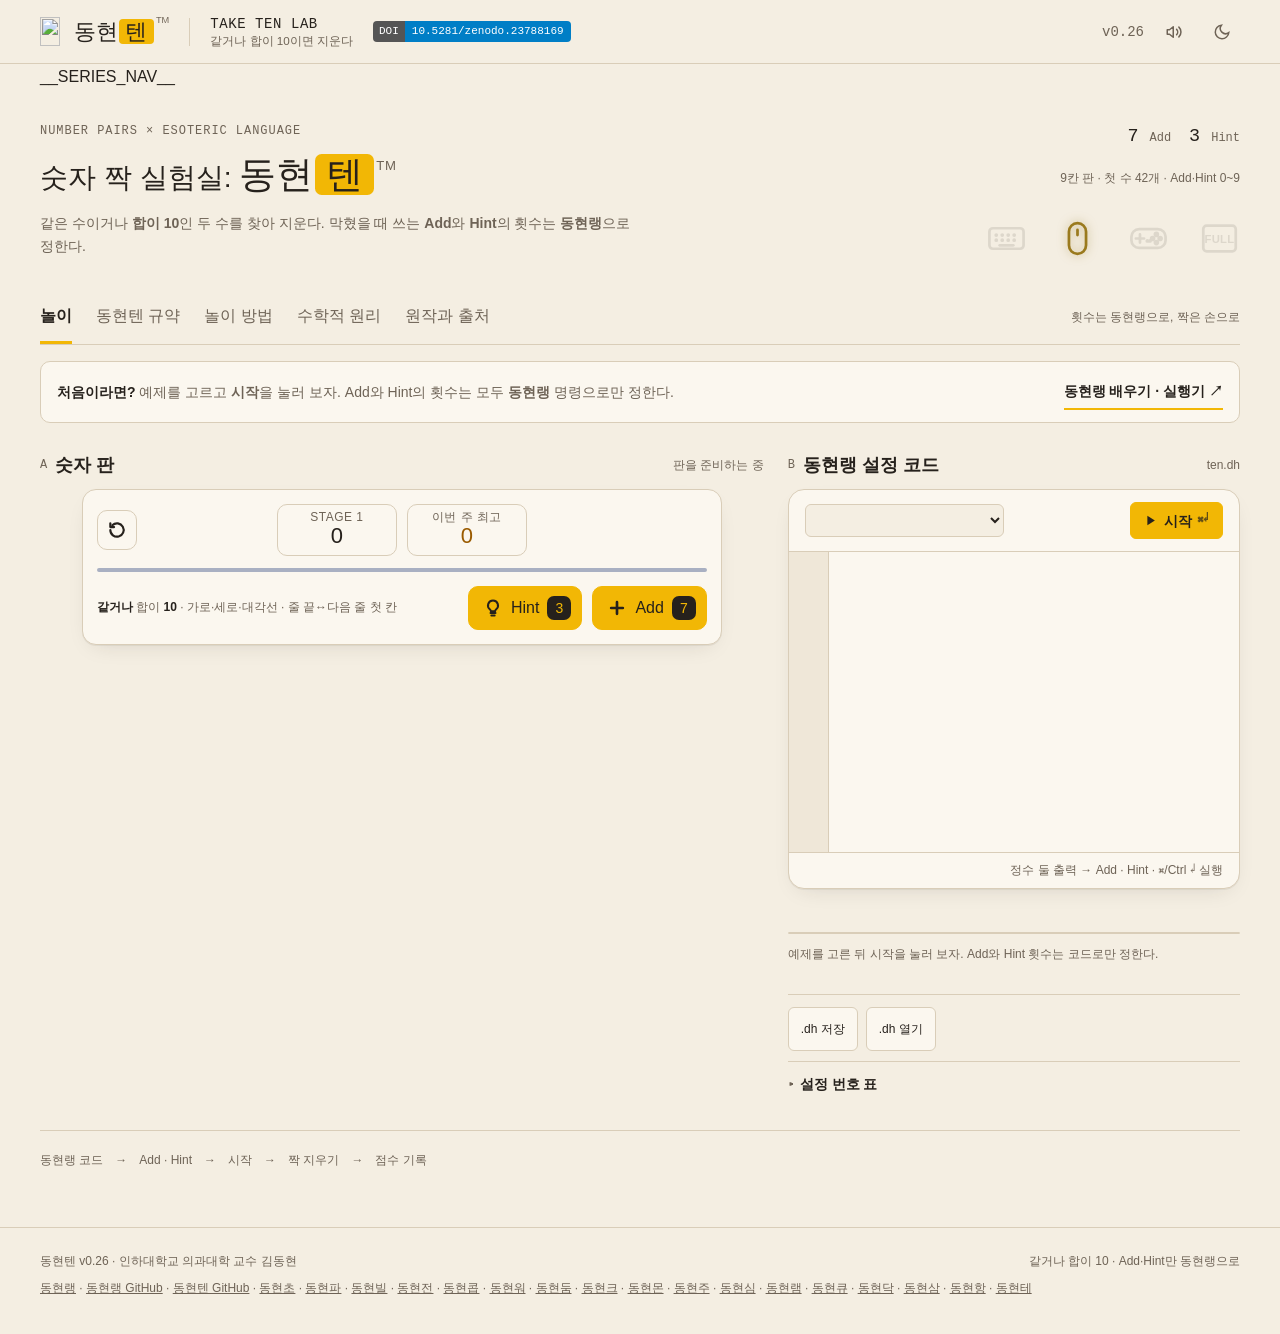
==== src/index.html @ 07f57b3f "v0.26: 수학적 원리 재검토·수식 줄바꿈" ====
<!doctype html>
<html lang="ko" data-theme="light">
<head>
  <meta charset="utf-8"><meta name="viewport" content="width=device-width,initial-scale=1">
  <meta name="description" content="같은 수이거나 합이 10인 두 수를 지우는 숫자 짝 맞추기. Add와 Hint 횟수를 동현랭으로 정하는 숫자 실험실이다.">
  <title>동현텐™ · 같거나 합이 10이면 지운다</title>
  <link rel="icon" type="image/x-icon" sizes="16x16 32x32 48x48" href="./favicon.ico">
  <link rel="icon" type="image/png" sizes="32x32" href="./favicon.png">
  <link rel="apple-touch-icon" sizes="180x180" href="./apple-touch-icon.png">
  <link rel="stylesheet" href="./style.css">
</head>
<body>
<header class="header">
  <a class="brand" href="#" aria-label="동현텐 첫 화면으로"><span class="brand-main"><img class="brand-icon" src="__BRAND_ICON__" alt="" width="96" height="96">동현<span>텐</span><sup>TM</sup></span><i class="brand-divider"></i><span class="brand-sub">TAKE TEN LAB<small>같거나 합이 10이면 지운다</small></span></a><a class="doi-badge" href="https://doi.org/10.5281/zenodo.23788169" target="_blank" rel="noopener" aria-label="동현텐 Zenodo DOI 10.5281/zenodo.23788169" title="Zenodo DOI (모든 버전)"><b>DOI</b><span>10.5281/zenodo.23788169</span></a>
  <div class="edition">v0.26<button id="sound" class="icon-btn" aria-label="효과음 켜기·끄기" title="효과음 (M)" aria-pressed="true"><svg width="18" height="18" viewBox="0 0 24 24" fill="none" stroke="currentColor" stroke-width="2" stroke-linecap="round" stroke-linejoin="round" aria-hidden="true" focusable="false"><path d="M11 5 6 9H3v6h3l5 4z"/><path class="snd-on" d="M15.5 8.5a5 5 0 0 1 0 7M18.5 5.5a9 9 0 0 1 0 13"/><path class="snd-off" d="m16 9 6 6m0-6-6 6"/></svg></button><button id="theme" class="icon-btn" aria-label="밝은 화면과 어두운 화면 전환" title="화면 전환" aria-pressed="false"><svg width="18" height="18" viewBox="0 0 24 24" fill="none" stroke="currentColor" stroke-width="2" stroke-linecap="round" aria-hidden="true" focusable="false"><path d="M21 12.8A9 9 0 1 1 11.2 3a7 7 0 0 0 9.8 9.8z"/></svg></button></div>
</header>
<main>
__SERIES_NAV__
  <section class="intro">
    <div><div class="eyebrow">NUMBER PAIRS × ESOTERIC LANGUAGE</div><h1>숫자 짝 실험실: <span class="title-brand">동현<span>텐</span><sup>TM</sup></span></h1><p>같은 수이거나 <strong>합이 10</strong>인 두 수를 찾아 지운다. 막혔을 때 쓰는 <strong>Add</strong>와 <strong>Hint</strong>의 횟수는 <strong>동현랭</strong>으로 정한다.</p></div>
    <div class="model-stamp"><strong id="stamp-add">7 <span>Add</span></strong><strong id="stamp-hint">3 <span>Hint</span></strong><small>9칸 판 · 첫 수 42개 · Add·Hint 0~9</small><div class="input-marks" role="group" aria-label="입력 표식 · 쓸 수 있는 것: 마우스"><span class="mark off kb" tabindex="0" data-tip="키보드 안 됨 · 이 실험실은 키보드로 조작하지 않는다." aria-label="키보드 안 됨"><svg viewBox="0 0 24 24" aria-hidden="true"><rect x="2" y="6" width="20" height="12" rx="2"/><path class="dots" d="M6 10h.01M9.5 10h.01M13 10h.01M16.5 10h.01M6 13h.01M9.5 13h.01M13 13h.01M16.5 13h.01"/><path d="M8 16h8"/></svg></span><span class="mark on ms" tabindex="0" data-tip="마우스 가능 · 이 실험실은 마우스(화면 누르기)로 조작할 수 있다." aria-label="마우스 가능"><svg viewBox="0 0 24 24" aria-hidden="true"><rect x="7" y="3" width="10" height="18" rx="5"/><path d="M12 7v3"/></svg></span><span class="mark off gp" tabindex="0" data-tip="게임패드 안 됨 · 이 실험실은 게임패드로 조작하지 않는다." aria-label="게임패드 안 됨"><svg viewBox="0 0 24 24" aria-hidden="true"><rect x="2" y="6.5" width="20" height="11" rx="4.5"/><path d="M7 9.6v4.8M4.6 12h4.8"/><circle cx="16.6" cy="9.6" r=".85"/><circle cx="14.4" cy="12" r=".85"/><circle cx="18.8" cy="12" r=".85"/><circle cx="16.6" cy="14.4" r=".85"/><path class="dots" d="M11.3 13.4h.01M12.9 13.4h.01"/></svg></span><span class="mark off fs" tabindex="0" data-tip="전체 화면 없음 · 이 실험실에는 전체 화면이 없다." aria-label="전체 화면 없음"><svg viewBox="0 0 24 24" aria-hidden="true"><rect x="2.5" y="4.5" width="19" height="15" rx="2"/><text class="full" x="12" y="14.6" text-anchor="middle">FULL</text></svg></span></div></div>
  </section>
  <nav class="tabs" aria-label="동현텐 메뉴"><button class="active" data-tab="play" aria-current="page">놀이</button><button data-tab="protocol">동현텐 규약</button><button data-tab="rules">놀이 방법</button><button data-tab="math">수학적 원리</button><button data-tab="about">원작과 출처</button><span>횟수는 동현랭으로, 짝은 손으로</span></nav>
  <div class="getting-started"><p><strong>처음이라면?</strong> 예제를 고르고 <b>시작</b>을 눌러 보자. Add와 Hint의 횟수는 모두 <b>동현랭</b> 명령으로만 정한다.</p><a href="https://raspberry-kim.github.io/donghyun-lang/" target="_blank" rel="noopener">동현랭 배우기 · 실행기 ↗</a></div>

  <section class="tab-panel" id="tab-play">
    <div class="play-grid">
      <div class="field-col">
        <div class="section-title"><h2><span>A</span> 숫자 판</h2><span id="status" role="status">판을 준비하는 중</span></div>
        <div class="ten-wrap">
          <div class="ten-top">
            <button id="restart" class="ten-round" aria-label="같은 설정으로 새 판" title="같은 설정으로 새 판"><svg viewBox="0 0 24 24" fill="none" stroke="currentColor" stroke-width="2.6" stroke-linecap="round" stroke-linejoin="round" aria-hidden="true"><path d="M4 12a8 8 0 1 0 2.4-5.7"/><path d="M4 4v4.5h4.5"/></svg></button>
            <div class="ten-chip"><span id="stage-label">STAGE 1</span><strong id="score">0</strong></div>
            <div class="ten-chip best"><span>이번 주 최고</span><strong id="week-best">0</strong></div>
            <span class="ten-flash" id="flash" aria-live="polite"></span>
          </div>
          <div class="ten-scroll" id="scroll"><div class="ten-board" id="board" role="grid" aria-label="숫자 판. 같은 수이거나 합이 10인 두 수를 차례로 누르면 지워진다."></div></div>
          <div class="ten-bottom">
            <span class="ten-legend"><b>같거나</b> 합이 <b>10</b> · 가로·세로·대각선 · 줄 끝↔다음 줄 첫 칸</span>
            <button id="hint" class="ten-tool" aria-label="Hint: 짝 하나 보기"><svg viewBox="0 0 24 24" fill="none" stroke="currentColor" stroke-width="2.4" stroke-linecap="round" stroke-linejoin="round" aria-hidden="true"><path d="M9 18h6M10 21h4"/><path d="M12 3a6 6 0 0 0-3.6 10.8c.7.6 1.1 1.3 1.1 2.2h5c0-.9.4-1.6 1.1-2.2A6 6 0 0 0 12 3z"/></svg><span>Hint</span><b id="hint-n">3</b></button>
            <button id="add" class="ten-tool" aria-label="Add: 남은 수를 뒤에 다시 적기"><svg viewBox="0 0 24 24" fill="none" stroke="currentColor" stroke-width="3.2" stroke-linecap="round" aria-hidden="true"><path d="M12 5v14M5 12h14"/></svg><span>Add</span><b id="add-n">7</b></button>
          </div>
          <div class="ten-over" id="over" hidden>
            <div class="ten-card" role="dialog" aria-modal="true" aria-labelledby="over-title">
              <h3 id="over-title">GAME OVER</h3>
              <p class="ten-final"><span>점수</span><strong id="over-score">0</strong></p>
              <ul class="ten-bests"><li><span>오늘 최고</span><b id="best-day">0</b></li><li><span>이번 주 최고</span><b id="best-week">0</b></li><li><span>역대 최고</span><b id="best-all">0</b></li></ul>
              <p id="over-note"></p>
              <button id="again" class="dh-btn dh-run">같은 설정으로 다시</button>
            </div>
          </div>
        </div>
      </div>
      <div class="side-col">
        <div class="section-title"><h2><span>B</span> 동현랭 설정 코드</h2><span>ten.dh</span></div>
        <div class="dh-panel">
          <div class="dh-head"><select id="example" aria-label="동현랭 설정 예제 선택"></select><span class="dh-spacer"></span><button id="run" class="dh-btn dh-run" title="Ctrl/⌘ + Enter"><svg viewBox="0 0 24 24" fill="currentColor" aria-hidden="true"><path d="M7 4.5v15l12-7.5z"></path></svg>시작 <kbd>⌘↵</kbd></button></div>
          <div class="code-wrap"><div id="lines" aria-hidden="true"></div><textarea id="code" aria-label="동현랭 설정 코드" spellcheck="false" autocomplete="off" autocapitalize="off"></textarea></div>
          <div class="code-meta dh-status"><span id="line-count"></span><span>정수 둘 출력 → Add · Hint · ⌘/Ctrl ↵ 실행</span></div>
        </div>
        <p id="example-note"></p>
        <div class="sortie-card" id="set-card"></div>
        <p id="result" aria-live="polite">예제를 고른 뒤 시작을 눌러 보자. Add와 Hint 횟수는 코드로만 정한다.</p>
        <div class="file-row"><button id="save">.dh 저장</button><label class="file-label">.dh 열기<input id="open" type="file" accept=".dh,.txt,text/plain" hidden></label></div>
        <details class="lang-rule"><summary>설정 번호 표</summary><div class="table-wrap"><table><thead><tr><th>자리</th><th>설정</th><th>값</th><th>기본값</th></tr></thead><tbody><tr><td>첫째</td><td>Add</td><td>0–9</td><td>7</td></tr><tr><td>둘째</td><td>Hint</td><td>0–9</td><td>3</td></tr></tbody></table></div></details>
      </div>
    </div>
    <div class="workflow"><span>동현랭 코드</span><b>→</b><span>Add · Hint</span><b>→</b><span>시작</span><b>→</b><span>짝 지우기</span><b>→</b><span>점수 기록</span></div>
  </section>

  <section class="tab-panel document" id="tab-protocol" hidden>
    <div class="doc-heading"><div class="eyebrow">ADD · HINT PROTOCOL</div><h2>동현텐 규약</h2></div>
    <div class="doc-columns">
      <div>
        <h3>정하는 것은 두 숫자다</h3>
        <ul>
          <li>동현랭 코드가 출력한 <strong>첫 정수</strong>가 Add 횟수, <strong>둘째 정수</strong>가 Hint 횟수다.</li>
          <li>기본값은 <code>7</code>과 <code>3</code>이다. 아무것도 출력하지 않으면 이 값으로 시작한다.</li>
          <li>두 값 모두 <code>0</code>부터 <code>9</code>까지 쓸 수 있다. 0이면 그 단추를 쓸 수 없다.</li>
          <li>정수를 하나만 출력하거나 셋 이상 출력하면, 또는 범위를 벗어나면 시작하지 않고 오류를 알려 준다.</li>
          <li>판을 다 비워 다음 판으로 넘어가면 Add와 Hint가 코드에서 정한 값으로 다시 채워진다.</li>
        </ul>
        <h3>예제</h3>
        <p><strong>01 · 기본</strong>은 <code>뿡뿡 도오오오오오오옹~뿡뿡뿡</code>으로 7을, <code>뿡뿡 도오오옹~뿡뿡뿡</code>으로 3을 출력한다. <strong>02 · 아껴 쓰기</strong>는 5와 1, <strong>03 · 맨손</strong>은 0과 0이다. 0은 <code>도옹ㅠ</code>로 쓴다.</p>
      </div>
      <div>
        <h3>코드가 하지 않는 것</h3>
        <p>동현랭 코드는 판의 숫자나 짝을 고르지 않는다. 첫 판의 수 42개는 1부터 9까지 고르게 뽑고, 짝이 하나도 없는 판은 다시 뽑는다. 짝을 찾아 누르는 것은 사람이 한다.</p>
        <h3>점수</h3>
        <ul>
          <li>바로 붙은 두 수를 지우면 <strong>1점</strong>, 지워진 칸을 사이에 두고 떨어진 두 수를 지우면 <strong>4점</strong>이다.</li>
          <li>한 줄이 모두 지워지면 그 줄이 판에서 빠지고 <strong>10점</strong>을 더한다.</li>
          <li>판의 수를 모두 지우면 <strong>150점</strong>을 더하고 다음 판(STAGE)으로 넘어간다. 점수는 이어진다.</li>
          <li>오늘·이번 주·역대 최고 점수는 이 브라우저에만 저장된다. 서버로 보내지 않는다.</li>
        </ul>
      </div>
    </div>
  </section>

  <section class="tab-panel document" id="tab-rules" hidden>
    <div class="doc-heading"><div class="eyebrow">HOW TO PLAY</div><h2>놀이 방법</h2></div>
    <div class="doc-columns">
      <div>
        <h3>짝을 지운다</h3>
        <ul>
          <li>머리글 오른쪽에 붙은 네 아이콘(키보드·마우스·게임패드·전체 화면 FULL)은 입력 표식이다. 켜진 것만 이 실험실에서 쓸 수 있다: <b>마우스</b>. 아이콘에 마우스를 올리거나 손을 대면 풍선 도움말이 뜬다.</li>
          <li>같은 두 수(예: 3과 3)나 합이 10인 두 수(예: 2와 8)가 짝이다. 두 수를 차례로 누르면 지워진다.</li>
          <li>짝은 <strong>가로·세로·대각선</strong>으로 이웃해야 한다.</li>
          <li>사이에 <strong>지워진 칸만</strong> 있으면 떨어져 있어도 짝이 된다. 지울수록 새 길이 열린다.</li>
          <li>가로줄은 이어져 있다. <strong>줄 끝의 수</strong>는 <strong>다음 줄의 첫 수</strong>와도 짝이 될 수 있다.</li>
          <li>잘못 고르면 판이 살짝 흔들린다. 고른 칸을 다시 누르면 선택이 풀린다.</li>
        </ul>
      </div>
      <div>
        <h3>막히면</h3>
        <ul>
          <li><strong>Add</strong>: 판에 남은 수를 같은 순서로 맨 뒤에 다시 적는다. 판에 있는 수만 나온다. 새로 적은 수는 파란색이다.</li>
          <li><strong>Hint</strong>: 지울 수 있는 짝 하나를 노랗게 보여 준다. 짝이 없으면 Add 단추를 가리킨다. 이때는 Hint가 줄지 않는다.</li>
          <li>둘 다 단추 위 숫자만큼 쓸 수 있다. 처음 값은 동현랭 코드가 정한다.</li>
        </ul>
        <h3>끝</h3>
        <p>지울 수 있는 짝이 없고 Add도 남지 않으면 끝이다. 판을 비우고 계속 지워서 점수를 최대한 올려 보자.</p>
      </div>
    </div>
  </section>

  <!-- 수학적 원리 --><section id="tab-math" class="tab-panel document" hidden><div class="doc-heading"><div class="eyebrow">MATHEMATICAL PRINCIPLES · v0.26</div><h2>수학적 원리.<br>숫자로 읽는 짝 맞추기.</h2><p>동현텐은 9열 판 위의 숫자 1–9로 하는 놀이다. 짝의 조건, 판 위의 거리, 점수가 모두 간단한 정수 식이다. 아래 식은 지금 엔진 코드(<code>src/engine.js</code>)에 들어 있는 그대로다.</p></div><div class="math-grid"><article><h3><span class="math-num">1</span>짝이 되는 두 수</h3><p>두 수 <math><mrow><mi>a</mi><mo separator="true">,</mo></mrow><mrow><mi>b</mi><mo>∈</mo></mrow><mrow><mo form="prefix" stretchy="false">{</mo><mn>1</mn><mo separator="true">,</mo><mo>…</mo><mo separator="true">,</mo><mn>9</mn><mo form="postfix" stretchy="false">}</mo></mrow></math>는 같거나 합이 10이면 짝이다.</p><div class="eq big"><span class="eq-run"><math display="block"><mi>a</mi></math><math display="block"><mrow><mo form="infix">=</mo><mi>b</mi><mspace width="1em"></mspace><mtext>또는</mtext><mspace width="1em"></mspace><mi>a</mi></mrow></math><math display="block"><mrow><mo form="infix">+</mo><mi>b</mi></mrow></math><math display="block"><mrow><mo form="infix">=</mo><mn>10</mn></mrow></math></span></div><p>숫자는 <math><mrow><mn>1</mn><mo>+</mo></mrow><mrow><mo form="prefix" stretchy="false">⌊</mo><mn>9</mn><mi>u</mi><mo form="postfix" stretchy="false">⌋</mo></mrow></math>로 고르게 뽑는다. 순서쌍 81개 가운데 같은 쌍이 9개, 합이 10인 쌍이 9개이고, (5, 5)는 둘에 모두 들어가므로 짝 확률은 아래와 같다.</p><div class="eq"><span class="eq-run"><math display="block"><mrow><mi>P</mi><mo form="prefix" stretchy="false">(</mo><mtext>짝</mtext><mo form="postfix" stretchy="false">)</mo></mrow></math><math display="block"><mrow><mo form="infix">=</mo><mfrac><mrow><mn>9</mn><mo>+</mo><mn>9</mn><mo>−</mo><mn>1</mn></mrow><mn>81</mn></mfrac></mrow></math><math display="block"><mrow><mo form="infix">=</mo><mfrac><mn>17</mn><mn>81</mn></mfrac></mrow></math><math display="block"><mrow><mo form="infix">≈</mo><mn>21</mn><mi>%</mi></mrow></math></span></div></article><article><h3><span class="math-num">2</span>판을 한 줄로 펴기</h3><p>판은 9열이지만 엔진 안에서는 긴 한 줄이다. <math><mi>r</mi></math>행 <math><mi>c</mi></math>열 칸은 색인 <math><mi>k</mi></math>로 바뀌고, 거꾸로도 바꿀 수 있다.</p><div class="eq"><span class="eq-run"><math display="block"><mi>k</mi></math><math display="block"><mrow><mo form="infix">=</mo><mn>9</mn><mi>r</mi></mrow></math><math display="block"><mrow><mo form="infix">+</mo><mi>c</mi><mo separator="true">,</mo></mrow></math></span><span class="eq-run"><math display="block"><mi>r</mi></math><math display="block"><mrow><mo form="infix">=</mo><mo form="prefix" stretchy="false">⌊</mo><mi>k</mi><mi>/</mi><mn>9</mn><mo form="postfix" stretchy="false">⌋</mo><mo separator="true">,</mo><mspace width="1em"></mspace><mi>c</mi></mrow></math><math display="block"><mrow><mo form="infix">=</mo><mi>k</mi><mo lspace="0.2222em" rspace="0.2222em">mod</mo><mn>9</mn></mrow></math></span></div><p>이렇게 펴면 한 줄의 끝과 다음 줄의 처음이 색인으로 바로 이웃(간격 1)이 된다. 그래서 줄을 넘어 이어지는 가로 짝도 같은 규칙으로 찾는다.</p></article><article><h3><span class="math-num">3</span>네 방향과 간격</h3><p>두 칸 <math><mrow><mi>i</mi><mo>&lt;</mo></mrow><mrow><mi>j</mi></mrow></math>가 이어지는 방향은 색인 간격 <math><mi>s</mi></math> 넷 가운데 하나다. 사이에 있는 칸 <math><mrow><mi>i</mi><mo>+</mo></mrow><mrow><mi>s</mi><mo separator="true">,</mo></mrow><mrow><mtext> </mtext><mi>i</mi><mo>+</mo></mrow><mrow><mn>2</mn><mi>s</mi><mo separator="true">,</mo></mrow><mrow><mtext> </mtext><mo>…</mo></mrow></math>가 모두 지워져 있어야 한다.</p><div class="math-table-wrap"><table class="math-table"><thead><tr><th>방향</th><th>간격 <math><mi>s</mi></math></th><th>추가 조건</th></tr></thead><tbody><tr><td>가로(줄 넘김 포함)</td><td>1</td><td>없음</td></tr><tr><td>세로</td><td>9</td><td><math><mrow><mpadded lspace="0"><mi mathvariant="normal">Δ</mi></mpadded><mi>c</mi><mo>=</mo></mrow><mrow><mn>0</mn></mrow></math></td></tr><tr><td>대각선 ↘</td><td>10</td><td><math><mrow><mpadded lspace="0"><mi mathvariant="normal">Δ</mi></mpadded><mi>c</mi><mo>=</mo></mrow><mrow><mpadded lspace="0"><mi mathvariant="normal">Δ</mi></mpadded><mi>r</mi></mrow></math></td></tr><tr><td>대각선 ↙</td><td>8</td><td><math><mrow><mpadded lspace="0"><mi mathvariant="normal">Δ</mi></mpadded><mi>c</mi><mo>=</mo></mrow><mrow><mo form="prefix" stretchy="false">−</mo></mrow><mrow><mpadded lspace="0"><mi mathvariant="normal">Δ</mi></mpadded><mi>r</mi></mrow></math></td></tr></tbody></table></div><div class="eq"><span class="eq-run"><math display="block"><mrow><mi>∀</mi><mspace width="0.1667em"></mspace><mi>m</mi><mo>∈</mo><mo form="prefix" stretchy="false">{</mo><mn>1</mn><mo separator="true">,</mo><mo>…</mo><mo separator="true">,</mo><mstyle displaystyle="false" scriptlevel="0"><mfrac><mrow><mi>j</mi><mo>−</mo><mi>i</mi></mrow><mi>s</mi></mfrac></mstyle><mo>−</mo><mn>1</mn><mo form="postfix" stretchy="false">}</mo><mo lspace="0.2222em" rspace="0.2222em">:</mo><mtext> </mtext><mtext> </mtext><mtext>칸 </mtext><mi>i</mi></mrow></math><math display="block"><mrow><mo form="infix">+</mo><mi>m</mi><mi>s</mi><mtext> 은 비어 있다</mtext></mrow></math></span></div></article><article><h3><span class="math-num">4</span>점수</h3><p>바로 붙은 짝(<math><mrow><mi>j</mi><mo>−</mo></mrow><mrow><mi>i</mi><mo>=</mo></mrow><mrow><mi>s</mi></mrow></math>)은 1점, 지운 칸을 사이에 둔 먼 짝은 4점이다. 짝을 지워 줄 하나가 모두 비면 그 줄은 판에서 빠지고 10점을 더한다. 판의 수를 모두 지우면 150점이다.</p><div class="eq"><span class="eq-run"><math display="block"><mtext>점수</mtext></math><math display="block"><mrow><mo form="infix">=</mo><mrow><mo fence="true" form="prefix">{</mo><mtable><mtr><mtd class="tml-left" style="padding-left:0em;padding-right:0em;"><mn>1</mn></mtd><mtd class="tml-left" style="padding-left:1em;padding-right:0em;"><mtext>붙은 짝</mtext></mtd></mtr><mtr><mtd class="tml-left" style="padding-left:0em;padding-right:0em;"><mn>4</mn></mtd><mtd class="tml-left" style="padding-left:1em;padding-right:0em;"><mtext>먼 짝</mtext></mtd></mtr></mtable><mo fence="true" form="postfix"></mo></mrow></mrow></math><math display="block"><mrow><mo form="infix">+</mo><mn>10</mn><mo>⋅</mo><mo form="prefix" stretchy="false">(</mo><mtext>지운 줄</mtext><mo form="postfix" stretchy="false">)</mo></mrow></math><math display="block"><mrow><mo form="infix">+</mo><mn>150</mn><mo>⋅</mo><mo form="prefix" stretchy="false">[</mo><mtext>판 비움</mtext><mo form="postfix" stretchy="false">]</mo></mrow></math></span></div></article><article><h3><span class="math-num">5</span>Add: 수가 두 배로</h3><p>Add는 판에 남은 수 <math><mi>n</mi></math>개를 같은 순서로 맨 뒤에 한 번 더 적는다. 산 수가 <math><mi>n</mi></math>에서 <math><mrow><mn>2</mn><mi>n</mi></mrow></math>이 된다.</p><div class="eq"><math display="block"><mrow><mi>n</mi><mtext> </mtext><mrow><mspace width="0.2778em"></mspace><mover accent="false"><mo stretchy="true" lspace="0" rspace="0">→</mo><mover><mrow><mspace width="0.4286em"></mspace><mrow><mtext> </mtext><mtext>Add</mtext><mtext> </mtext></mrow><mspace width="0.4286em"></mspace></mrow><mspace width="3.5000em"></mspace></mover></mover><mspace width="0.2778em"></mspace></mrow><mtext> </mtext><mn>2</mn><mi>n</mi></mrow></math></div><p>산 수만 복제하므로, 원래 판에서 지운 칸을 사이에 두었던 가로 짝은 새 부분에서 바로 붙은 짝이 된다. 줄 안의 위치는 달라지므로 세로·대각선 짝은 새로 생기거나 사라질 수 있다.</p></article><article><h3><span class="math-num">6</span>시작판 고르기</h3><p>42칸 시작판에 짝이 하나도 없으면 다시 뽑는다(최대 200번). 가로로 붙은 쌍만 세어도 41쌍이 있으므로, 짝이 될 쌍의 평균 개수는 아래만큼이다.</p><div class="eq"><span class="eq-run"><math display="block"><mrow><mi>𝔼</mi><mo form="prefix" stretchy="false">[</mo><mtext>붙은 짝</mtext><mo form="postfix" stretchy="false">]</mo></mrow></math><math display="block"><mrow><mo form="infix">=</mo><mn>41</mn><mo>⋅</mo><mfrac><mn>17</mn><mn>81</mn></mfrac></mrow></math><math display="block"><mrow><mo form="infix">≈</mo><mn>8.6</mn></mrow></math></span></div><p>세로·대각선까지 더하면 짝이 없는 판은 거의 나오지 않는다. 다시 뽑는 장치는 드문 경우를 막는 안전장치다.</p></article></div><p class="math-foot">놀이 규칙은 원작 계열 숫자 놀이에서 널리 쓰이는 방식이고, 점수 배점은 동현텐에서 정한 값이다.</p></section><!-- /수학적 원리 -->
  <section class="tab-panel document" id="tab-about" hidden>
    <div class="doc-heading"><div class="eyebrow">ORIGINAL & CREDITS</div><h2>원작과 출처</h2></div>
    <div class="doc-columns">
      <div>
        <h3>오래된 종이 숫자 게임</h3>
        <p>이 놀이는 모눈종이에 수를 적고 같은 수나 합이 10인 짝을 지워 가던 종이 게임에서 왔다. Take Ten, Numberama, Seeds, Number Match 등 여러 이름으로 불린다(<a href="https://theworldatplay.com/en/number-match" target="_blank" rel="noopener">The World at Play</a>, <a href="https://apps.apple.com/pl/app/numberama-numbers-puzzle/id1572066346" target="_blank" rel="noopener">NUMBERAMA</a>). 동현텐이라는 이름은 Take Ten에서 따왔다.</p>
        <p>대각선 짝, Add·Hint 단추, 오늘·이번 주·역대 최고 점수의 구성은 휴대전화 게임 「Matching Numbers」의 규칙 안내를 참고했다. 점수 배분(붙은 짝 1점, 떨어진 짝 4점, 한 줄 10점, 판 전체 150점)은 널리 쓰이는 방식을 따랐다(<a href="https://play.google.com/pc-store/games/details?id=free.elemob.classic.number.match.puzzle.games" target="_blank" rel="noopener">Number Match: 10 or Pair!</a>).</p>
        <h3>권리</h3>
        <p>동현텐은 그 게임들의 코드·그림·글을 쓰지 않았다. 화면과 코드는 새로 만들었다. 동현텐은 위 게임의 제작사와 관계가 없고 승인도 받지 않았다.</p>
      </div>
      <div>
        <h3>동현텐이 만든 것</h3>
        <p>규칙 엔진, 숫자 판 화면, 동현랭 Add·Hint 규약, 예제, 문서. 이 부분은 MIT 라이선스다. 동현랭 실행기(<code>donghyun.js</code>)는 <a href="https://github.com/Raspberry-Kim/donghyun-lang" target="_blank" rel="noopener">동현랭</a> v1.55를 고치지 않고 썼다.</p>
        <h3>글꼴</h3>
        <p>Black Han Sans, Nanum Gothic Coding, Pretendard — SIL Open Font License 1.1.</p>
        <h3>시험</h3>
        <p><code>node qa/core-tests.cjs</code>가 짝 판정(가로·세로·대각선·줄 넘김), 점수, 빈 줄 빼기, Add, Hint, 끝 판정과 예제 출력을 확인한다.</p>
      </div>
    </div>
    <aside class="maker-note"><span class="eyebrow">만든 사람</span><a class="sponsor-btn" href="https://github.com/sponsors/Raspberry-Kim" target="_blank" rel="noopener" aria-label="GitHub Sponsors로 동현랭 후원하기" title="GitHub Sponsors로 후원하기"><svg width="13" height="13" viewBox="0 0 16 16" fill="currentColor" aria-hidden="true"><path d="M7.655 14.916v-.001h-.002l-.006-.003-.018-.01a22.066 22.066 0 0 1-3.744-2.584C2.045 10.731 0 8.35 0 5.5 0 2.836 2.086 1 4.25 1 5.797 1 7.153 1.802 8 3.02 8.847 1.802 10.203 1 11.75 1 13.914 1 16 2.836 16 5.5c0 2.85-2.044 5.231-3.886 6.818a22.094 22.094 0 0 1-3.433 2.414 7.152 7.152 0 0 1-.31.17l-.018.01-.008.004a.75.75 0 0 1-.69 0Z"></path></svg>후원</a><p>인하대학교 의과대학 김동현 교수는 백신학·감염학을 연구한다. 명랑하고 따뜻한 개발을 지향한다.</p></aside>
  </section>
</main>
<footer><span>동현텐 v0.26 · 인하대학교 의과대학 교수 김동현</span><span>같거나 합이 10 · Add·Hint만 동현랭으로</span><span><a href="https://raspberry-kim.github.io/donghyun-lang/" target="_blank" rel="noopener">동현랭</a> · <a href="https://github.com/Raspberry-Kim/donghyun-lang" target="_blank" rel="noopener">동현랭 GitHub</a> · <a href="https://github.com/Raspberry-Kim/donghyun-lab6" target="_blank" rel="noopener">동현텐 GitHub</a> · <a href="https://raspberry-kim.github.io/donghyun-lab1/" target="_blank" rel="noopener">동현초</a> · <a href="https://raspberry-kim.github.io/donghyun-lab2/" target="_blank" rel="noopener">동현파</a> · <a href="https://raspberry-kim.github.io/donghyun-lab3/" target="_blank" rel="noopener">동현빌</a> · <a href="https://raspberry-kim.github.io/donghyun-lab4/" target="_blank" rel="noopener">동현전</a> · <a href="https://raspberry-kim.github.io/donghyun-lab5/" target="_blank" rel="noopener">동현콥</a> · <a href="https://raspberry-kim.github.io/donghyun-lab7/" target="_blank" rel="noopener">동현워</a> · <a href="https://raspberry-kim.github.io/donghyun-lab8/" target="_blank" rel="noopener">동현둠</a> · <a href="https://raspberry-kim.github.io/donghyun-lab9/" target="_blank" rel="noopener">동현크</a> · <a href="https://raspberry-kim.github.io/donghyun-lab10/" target="_blank" rel="noopener">동현몬</a> · <a href="https://raspberry-kim.github.io/donghyun-lab11/" target="_blank" rel="noopener">동현주</a> · <a href="https://raspberry-kim.github.io/donghyun-lab12/" target="_blank" rel="noopener">동현심</a> · <a href="https://raspberry-kim.github.io/donghyun-lab13/" target="_blank" rel="noopener">동현램</a> · <a href="https://raspberry-kim.github.io/donghyun-lab14/" target="_blank" rel="noopener">동현큐</a> · <a href="https://raspberry-kim.github.io/donghyun-lab15/" target="_blank" rel="noopener">동현닥</a> · <a href="https://raspberry-kim.github.io/donghyun-lab16/" target="_blank" rel="noopener">동현삼</a> · <a href="https://raspberry-kim.github.io/donghyun-lab17/" target="_blank" rel="noopener">동현항</a> · <a href="https://raspberry-kim.github.io/donghyun-lab18/" target="_blank" rel="noopener">동현테</a></span></footer>
<script src="./engine.js"></script>
<script src="./sfx.js"></script>
<script src="./app.js"></script>
<script>
/* 입력 표식 풍선 도움말 */
(function(){var tip=null,timer=0,cur=null;
function el(){ if(!tip){ tip=document.createElement('div'); tip.className='mark-tip'; tip.setAttribute('role','tooltip'); document.body.appendChild(tip);} return tip; }
function show(m){ var t=el(); clearTimeout(timer); cur=m; t.innerHTML=m.getAttribute('data-tip'); t.classList.add('show');
  var r=m.getBoundingClientRect(); t.style.left='0px'; t.style.top='0px'; var w=t.offsetWidth, x=r.left+r.width/2-w/2; x=Math.max(12,Math.min(x,innerWidth-w-12));
  t.style.left=x+'px'; t.style.top=(r.bottom+10)+'px'; t.style.setProperty('--ax',(r.left+r.width/2-x)+'px'); }
function hide(ms){ clearTimeout(timer); timer=setTimeout(function(){ if(tip) tip.classList.remove('show'); cur=null; },ms||0); }
document.querySelectorAll('.input-marks .mark').forEach(function(m){
  m.addEventListener('pointerenter',function(e){ if(e.pointerType==='mouse') show(m); });
  m.addEventListener('pointerleave',function(e){ if(e.pointerType==='mouse') hide(120); });
  m.addEventListener('pointerdown',function(e){ if(e.pointerType!=='mouse') show(m); });
  m.addEventListener('pointerup',function(e){ if(e.pointerType!=='mouse') hide(3000); });
  m.addEventListener('pointercancel',function(e){ if(e.pointerType!=='mouse') hide(3000); });
  m.addEventListener('focus',function(){ if(m.matches(':focus-visible')) show(m); }); m.addEventListener('blur',function(){ hide(0); });
});
addEventListener('scroll',function(){ if(cur) hide(0); },{passive:true});
})();
</script>
</body>
</html>
---- src/style.css ----
@font-face{font-family:'Black Han Sans';src:url('./fonts/BlackHanSans.woff2') format('woff2');font-display:swap;font-weight:400}
@font-face{font-family:'Pretendard';src:url('./fonts/PretendardVariable.woff2') format('woff2');font-display:swap;font-weight:100 900}
@font-face{font-family:'Nanum Gothic Coding';src:url('./fonts/NanumGothicCoding.woff2') format('woff2');font-display:swap;font-weight:400}
:root{
  --bg:#f4eee2;--paper:#fbf7ef;--surface2:#efe7d8;--ink:#26211c;--muted:#6e6356;--line:#d9cdb8;--accent:#f2b705;--dark:#221e1a;--error:#b8321f;
  --red:#c8402f;--blue:#2f62c8;
  --mono:'Nanum Gothic Coding','D2Coding',ui-monospace,monospace;
  --body:'Pretendard','Apple SD Gothic Neo','Malgun Gothic',sans-serif;
  --display:'Black Han Sans','Pretendard',sans-serif;
  --text-xs:.75rem;--text-sm:.875rem;--text-base:1rem;--text-lg:1.15rem;--text-xl:clamp(1.5rem,2.2vw,2rem);
  --hl-duck:#f2b705;--hl-line7:#6b7400;--hl-halt:#b8321f;--hl-num:#9a5b00;--hl-var:#1d5d8a;--hl-io:#7a3fa0;--hl-comment:#9a8f80;
  --shadow:0 1px 0 rgba(38,33,28,.06),0 8px 24px -12px rgba(38,33,28,.18);
}
[data-theme=dark]{--bg:#191613;--paper:#221e1a;--surface2:#2b2621;--line:#3d362f;--ink:#efe6d8;--muted:#a89c8c;--error:#f0705c;--red:#f0705c;--blue:#7ca6f2;
  --hl-line7:#b4c03a;--hl-halt:#f0705c;--hl-num:#f0b35a;--hl-var:#7cc0f0;--hl-io:#d39af5;--hl-comment:#7d7266;--shadow:0 1px 0 rgba(0,0,0,.3),0 8px 24px -12px rgba(0,0,0,.6)}
*{box-sizing:border-box}
html{-webkit-font-smoothing:antialiased;text-rendering:optimizeLegibility}
body{margin:0;background:var(--bg);color:var(--ink);font-family:var(--body);font-size:var(--text-base);line-height:1.6}
button,input,select,textarea{font:inherit;color:inherit}
button{cursor:pointer;border:1px solid var(--line);background:var(--paper);border-radius:6px;min-height:44px;padding:0 14px}
button:hover:not(:disabled){background:var(--surface2)}
button:disabled{opacity:.5;cursor:not-allowed}
select{border:1px solid var(--line);background:var(--bg);border-radius:6px}
a{color:inherit}
:focus-visible{outline:3px solid #a77915;outline-offset:2px}
h1,h2,h3{margin:0}
p{margin:0}
.header,main,footer{max-width:1600px;margin-left:auto;margin-right:auto}
.header{height:64px;display:flex;align-items:center;justify-content:space-between;padding:0 40px;border-bottom:1px solid var(--line)}
.brand{display:flex;align-items:center;gap:20px;text-decoration:none;font-family:var(--mono);font-size:var(--text-sm)}
.brand-main{font-family:var(--display);font-size:1.375rem;white-space:nowrap}
.brand-main>span{background:var(--accent);color:#26211c;padding:0 .3em;border-radius:4px;margin-left:.04em}
.brand-main sup{font-size:.42em;position:relative;top:-.8em;margin-left:.22em;color:var(--muted);font-family:var(--body)}
.brand-icon{display:inline-block;height:1.3em;width:auto;vertical-align:-.3em;margin-right:.24em}
.brand-divider{width:1px;height:28px;background:var(--line)}
.brand-sub{display:flex;flex-direction:column;line-height:1.3;letter-spacing:.04em}.brand-sub small{font-family:var(--body);color:var(--muted);letter-spacing:0}
.edition{display:flex;align-items:center;gap:12px;font:var(--text-sm) var(--mono);color:var(--muted)}
.edition>span{font:700 11px var(--body);color:#5a4410;background:#f7e2a4;padding:2px 8px;border-radius:999px}
[data-theme=dark] .edition>span{background:#4a3b17;color:#f6d77b}
.icon-btn .snd-off{display:none}.icon-btn.muted .snd-off{display:inline}.icon-btn.muted .snd-on{display:none}
.icon-btn{width:36px;height:36px;min-height:36px;padding:0;display:grid;place-items:center;border:0;background:transparent;color:var(--muted)}
main{padding:0 40px}
/* 시리즈 줄 */
.series-strip{--series-ink:#42372d;--series-muted:#7c6d5d;--series-line:#d9cbb5;--series-paper:#fbf7ef;display:flex;align-items:center;gap:20px;padding:16px 0 18px;margin:0 0 24px;border-bottom:1px solid var(--series-line);color:var(--series-ink)}
.series-context{margin:0;flex:0 1 170px;min-width:0;font-size:12px;line-height:1.65;color:var(--series-muted)}
.series-context strong{display:block;font-size:13px;letter-spacing:-.02em;font-weight:650;color:var(--series-ink)}
.series-links{display:grid;grid-template-columns:repeat(8,minmax(0,1fr));gap:5px;flex:1;min-width:0} /* 데스크톱: 두 줄, 반씩. 항목 수에 따라 열 수를 정하고 홀수면 동현랭이 두 칸(휴대폰 규칙과 같다) */
@media(min-width:781px){ /* 휴대폰(780px 이하)은 두 열 규칙을 따른다. 지금 여기 칸은 글이 길어 제 폭만큼은 지킨다 */
.series-links:has(.series-item:nth-child(13):last-child),.series-links:has(.series-item:nth-child(14):last-child){grid-template-columns:repeat(7,minmax(min-content,1fr))}
.series-links:has(.series-item:nth-child(17):last-child),.series-links:has(.series-item:nth-child(18):last-child){grid-template-columns:repeat(9,minmax(min-content,1fr))}
.series-links:has(.series-item:nth-child(19):last-child),.series-links:has(.series-item:nth-child(20):last-child){grid-template-columns:repeat(10,minmax(min-content,1fr))}
}
.series-links:has(.series-item:nth-child(odd):last-child) .series-item[data-series="lang"]{grid-column:span 2}
.series-item.is-current{background:#f2b705;border-color:#f2b705;color:#26211c}.series-item.is-current .series-note{color:#554018}
.series-item.is-current .series-note:after{content:''}
[data-theme=dark] .series-item.is-current{background:#f2b705;border-color:#f2b705;color:#26211c}[data-theme=dark] .series-item.is-current .series-note{color:#554018}
.series-item{display:flex;flex-direction:column;justify-content:center;gap:3px;min-height:54px;padding:8px 5px;border:1px solid var(--series-line);border-radius:10px;background:var(--series-paper);color:var(--series-ink);text-decoration:none;transition:background .15s,border-color .15s,transform .15s}
a.series-item:hover{background:#fff0c6;border-color:#b99542;transform:translateY(-1px);color:#42372d}
.series-name{font-family:var(--display);font-size:15px;line-height:1.1;white-space:nowrap}
.series-name sup{font-family:var(--body);font-size:9px;vertical-align:top;margin-left:2px}
.series-note{font-size:10px;line-height:1.3;color:var(--series-muted);white-space:nowrap}
.series-note:after{content:' ↗';font-size:10px}
.series-side{display:flex;flex-direction:column;justify-content:center;min-height:58px;padding:6px 14px;border:1px dashed #c9a43c;border-radius:10px;background:#f2b705;color:#26211c;font:16px/1.1 var(--display);white-space:nowrap}
.series-side b{font:700 10px var(--body);letter-spacing:.06em;color:#5a4410}
.series-side small{font:400 10px var(--body);color:#554018;margin-top:3px}
[data-theme=dark] .series-strip{--series-ink:#eee4d3;--series-muted:#b2a38e;--series-line:#4e4436;--series-paper:#24201b}
[data-theme=dark] a.series-item:hover{background:#352d1f;color:#f7ecd8;border-color:#8c7338}
/* 소개 */
.intro{display:flex;align-items:center;justify-content:space-between;padding:32px 0;gap:24px}
.eyebrow{font:500 var(--text-xs) var(--mono);letter-spacing:.08em;color:var(--muted);margin-bottom:8px}
.intro h1{font-family:var(--display);font-weight:400;font-size:var(--text-xl);letter-spacing:0;margin:0}
.intro p{margin-top:8px;font-size:var(--text-sm);color:var(--muted);word-break:keep-all}
.title-brand{font-size:1.3em;white-space:nowrap}.title-brand>span{background:var(--accent);color:#26211c;padding:0 .3em;border-radius:.182em;margin-left:.04em}
.title-brand sup{display:inline-block;font-family:var(--body);font-size:max(11px,.36em);line-height:1;vertical-align:baseline;position:relative;top:-1.3em;margin-left:.2em;letter-spacing:.04em;color:var(--muted)}
.model-stamp{display:flex;gap:18px;align-items:baseline;flex-wrap:wrap;justify-content:flex-end;font-family:var(--mono)}
.model-stamp strong{font-size:var(--text-lg);font-weight:500}.model-stamp strong span{font-size:var(--text-xs);color:var(--muted)}
.model-stamp small{width:100%;text-align:right;color:var(--muted);font-family:var(--body);font-size:var(--text-xs)}
.tabs{display:flex;align-items:center;gap:24px;border-bottom:1px solid var(--line);margin-bottom:20px}
.tabs button{border:0;border-bottom:3px solid transparent;border-radius:0;background:transparent;padding:12px 0;color:var(--muted)}
.tabs button.active{color:var(--ink);border-bottom-color:var(--accent);font-weight:700}
.tabs button:hover{background:transparent!important;color:var(--ink)}
.tabs>span{margin-left:auto;font-size:var(--text-xs);color:var(--muted)}
[hidden]{display:none!important}
/* 문서 */
.document{max-width:1080px;margin:auto;padding:8px 0 40px}
.document h2{font:400 var(--text-xl) var(--display);margin-bottom:12px;line-height:1.35}
.document h3{margin:28px 0 10px;font-size:var(--text-lg)}
.document p,.document li{line-height:1.85;color:var(--muted);word-break:keep-all}
.document p{margin:10px 0}
.document code{background:var(--surface2);padding:1px 5px;border-radius:4px;font-family:var(--mono)}
.document a{color:#6b7400}[data-theme=dark] .document a{color:#b4c03a}
.doc-heading{margin-bottom:12px}
.doc-columns{display:grid;grid-template-columns:1fr 1fr;gap:32px}.doc-columns>*{min-width:0}
footer{display:flex;flex-wrap:wrap;justify-content:space-between;gap:8px 20px;padding:24px 40px 36px;border-top:1px solid var(--line);margin-top:36px;font-size:var(--text-xs);color:var(--muted)}
footer a{color:var(--muted);white-space:nowrap}
@media(max-width:1180px){.series-strip{flex-wrap:wrap}.series-context{flex-basis:100%}.series-links{flex-basis:100%;gap:4px}.series-item{padding:8px 4px}} /* 781~1180px: 설명은 윗줄로, 칸은 좌우 간격을 줄여 데스크톱과 같은 두 줄 */
@media(max-width:1050px){main{padding:0 24px}.header{padding:0 24px}footer{padding:24px}.play-grid{grid-template-columns:1fr}.co-cards{margin-top:0}}
@media(max-width:780px){
  .brand-divider,.brand-sub{display:none}.edition{gap:6px}
  .series-strip{display:block;padding:14px 0 16px;margin-bottom:18px}
  .series-context{margin-bottom:10px;font-size:11px}.series-context strong{display:inline;margin-right:8px;font-size:11px}
  .series-links{gap:6px;grid-auto-flow:row;grid-template-columns:repeat(2,minmax(0,1fr))}.series-links:has(.series-item:nth-child(odd):last-child) .series-item[data-series="lang"]{grid-column:span 2}.series-item{padding:10px 9px}
  .series-side{flex-direction:row;align-items:baseline;gap:8px;min-height:40px;margin-top:6px}
  .intro{display:block}.model-stamp{display:none}
  .tabs{gap:16px;overflow-x:auto}.tabs button{font-size:var(--text-xs);white-space:nowrap}.tabs>span{display:none}
  .doc-columns{grid-template-columns:1fr;gap:0}
}
@media(max-width:480px){main{padding:0 16px}.header{padding:0 16px}#code,#lines{font-size:13.5px}.dh-head{padding:10px 12px}.dh-head select{flex:1 1 100%}.dh-btn kbd{display:none}
  .co-cards{grid-template-columns:1fr 1fr;gap:6px}.co-card{padding:8px}.co-face{width:28px;height:28px;font-size:15px}.sortie-card{grid-template-columns:1fr 1fr}
  .dpad{grid-template-columns:repeat(3,44px)}.pad-keys{grid-template-columns:repeat(3,48px)}}
@media(prefers-reduced-motion:reduce){*{scroll-behavior:auto!important;transition:none!important}}
/* 동현빌·동현파·동현초와 같은 안내 상자 · 흐름 줄 · DOI 배지 */
.getting-started{display:flex;gap:16px;align-items:center;justify-content:space-between;padding:12px 16px;border:1px solid var(--line);border-radius:10px;margin:-4px 0 18px;background:var(--paper);font-size:var(--text-sm)}
.getting-started p{margin:0;color:var(--muted)}.getting-started strong{color:var(--ink)}.getting-started a{white-space:nowrap;text-decoration:none;color:var(--ink);font-weight:700;border-bottom:2px solid var(--accent);padding:6px 0}
.workflow{display:flex;flex-wrap:wrap;gap:12px;align-items:center;border-top:1px solid var(--line);padding:20px 0;margin-top:24px;font-size:var(--text-xs);color:var(--muted)}.workflow b{font-weight:400}
.doi-badge{display:inline-flex;flex:none;border-radius:4px;overflow:hidden;text-decoration:none;white-space:nowrap;font:500 11px/1 var(--mono);letter-spacing:0}.doi-badge b{background:#555;color:#fff;padding:5px 6px;font-weight:500}.doi-badge span{background:#007ec6;color:#fff;padding:5px 7px}.doi-badge:hover{filter:brightness(1.1)}.doi-badge:focus-visible{outline:2px solid var(--ink);outline-offset:2px}.header>.doi-badge{margin:0 auto 0 20px}
@media(max-width:780px){.getting-started{align-items:flex-start;flex-direction:column;gap:6px;padding:12px}.getting-started p{line-height:1.7}.workflow{gap:8px}.intro{padding:24px 0;align-items:start}.header>.doi-badge{margin-left:10px}.doi-badge span{display:none}}
/* 전장 배치 */
.play-grid{display:grid;grid-template-columns:minmax(0,1.6fr) minmax(340px,1fr);gap:24px;align-items:start}
.field-col,.side-col{min-width:0}
.section-title{display:flex;align-items:center;justify-content:space-between;gap:8px;min-height:48px}
.section-title h2{display:flex;align-items:center;gap:8px;font-size:var(--text-lg)}
.section-title h2>span{font:500 var(--text-xs) var(--mono);color:var(--muted)}
.section-title>span{font-size:var(--text-xs);color:var(--muted)}
#status[data-kind=error]{color:var(--error)}
/* 편집기 */
.dh-panel{background:var(--paper);border:1px solid var(--line);border-radius:16px;box-shadow:var(--shadow);overflow:hidden;display:flex;flex-direction:column;margin:0}
.dh-head{display:flex;align-items:center;gap:8px;padding:12px 16px;border-bottom:1px solid var(--line);flex-wrap:wrap}
.dh-head select{width:0;flex:1 1 90px;min-width:0;max-width:100%;font-size:var(--text-sm);padding:.45em .6em;min-height:0}
.dh-spacer{flex:1}
.dh-btn{display:inline-flex;align-items:center;gap:.4em;min-height:0;font-size:var(--text-sm);font-weight:600;padding:.45em .9em;border-radius:6px;white-space:nowrap}
.dh-btn svg{width:15px;height:15px}.dh-btn kbd{font-family:var(--mono);font-size:.75rem;opacity:.7}
.dh-run{background:#f2b705;border-color:#f2b705;color:#26211c}.dh-run:hover:not(:disabled){background:#ffc61a}
.code-wrap{display:flex;height:300px;overflow:hidden;background:var(--paper)}
#lines{margin:0;padding:16px 8px;width:40px;flex:none;text-align:right;background:var(--surface2);color:var(--muted);border-right:1px solid var(--line);font-family:var(--mono);overflow:hidden;user-select:none;white-space:pre}
#code{flex:1;width:0;resize:none;white-space:pre;overflow:auto;border:0;outline-offset:-3px;background:transparent;color:var(--ink);padding:16px 12px;font-family:var(--mono);tab-size:2}
#code,#lines{font-size:15px;line-height:1.7}
.code-area{position:relative;flex:1;width:0;min-width:0}
.code-area>#code{position:absolute;inset:0;width:100%;height:100%;color:transparent;-webkit-text-fill-color:transparent;caret-color:var(--ink)}
.code-area>#code::selection{background:rgba(29,93,138,.25);color:transparent}
#hl{position:absolute;inset:0;margin:0;overflow:hidden;white-space:pre;pointer-events:none;color:var(--ink)}
#hl .ln{display:block}
#hl .t-frame{font-weight:700;text-decoration:underline;text-decoration-color:var(--hl-duck);text-decoration-thickness:3px;text-underline-offset:3px}
#hl .t-num{color:var(--hl-num)}#hl .t-minus{color:var(--hl-halt)}#hl .t-var{color:var(--hl-var)}
#hl .t-assign{color:var(--hl-var);font-weight:700}#hl .t-in,#hl .t-out{color:var(--hl-io);font-weight:700}
#hl .t-ctl{color:var(--hl-line7);font-weight:700}#hl .t-op{color:var(--hl-halt);font-weight:700}
#hl .t-halt{color:#fff;background:var(--hl-halt);border-radius:3px;font-weight:700}
#hl .t-cmt{color:var(--hl-comment)}
.dh-status{display:flex;justify-content:space-between;gap:8px;flex-wrap:wrap;margin:0;padding:8px 16px;border-top:1px solid var(--line);font-size:var(--text-xs);color:var(--muted)}
#example-note{font-size:var(--text-xs);line-height:1.75;color:var(--muted);margin:12px 0 10px;min-height:21px;word-break:keep-all}
.sortie-card{display:grid;grid-template-columns:repeat(3,minmax(0,1fr));gap:1px;background:var(--line);border:1px solid var(--line);border-radius:12px;overflow:hidden}
.sortie-card>div{background:var(--paper);padding:8px 10px;min-width:0}
.sortie-card span{display:block;font:var(--text-xs) var(--mono);color:var(--muted)}
.sortie-card strong{display:block;font-size:var(--text-sm);white-space:nowrap;overflow:hidden;text-overflow:ellipsis}
#result{font-size:var(--text-xs);line-height:1.8;color:var(--muted);min-height:42px;margin-top:10px;overflow-wrap:anywhere}
#result[data-kind=error]{color:var(--error)}
.file-row{display:flex;gap:8px;border-top:1px solid var(--line);padding-top:12px;margin-top:8px}
.file-row button,.file-row label{font:var(--text-xs) var(--body);padding:8px 12px;display:inline-flex;align-items:center;justify-content:center}
.file-row label{cursor:pointer;border:1px solid var(--line);border-radius:6px;min-height:44px;background:var(--paper)}
/* 비행 화면 */
.hash{font-family:var(--mono)}.hash.ok{color:#3d7a1f}[data-theme=dark] .hash.ok{color:#9ad16b}
.link-btn{min-height:0;border:0;border-bottom:2px solid var(--accent);border-radius:0;background:transparent;padding:6px 0;font-weight:700;white-space:nowrap}
.link-btn:hover{background:transparent!important}
.document ul{padding-left:1.2em;margin:8px 0}
code.wrap{word-break:break-all}
@media(max-width:1050px){.play-grid{grid-template-columns:1fr}}
/* ---------- 동현텐 숫자 판 ---------- */
:root{--ten-cell:#fff;--ten-grid:#e4e6ec;--ten-frame:#a9b0c2;--ten-ink:#1d1d22;--ten-dead:#c3c7d1;--ten-fresh:#3b86bd;--ten-sel:#b9dcfb;--ten-hint:#fcc02c;--ten-tool:#fcc02c;--ten-tool-dark:#d99a10}
[data-theme=dark]{--ten-cell:#1f1b16;--ten-grid:#38312a;--ten-frame:#6d6458;--ten-ink:#f3ebdd;--ten-dead:#5a5249;--ten-fresh:#7cc0ee;--ten-sel:#28506f;--ten-hint:#b88512}
.ten-wrap{position:relative;background:var(--paper);border:1px solid var(--line);border-radius:14px;padding:14px;box-shadow:var(--shadow);max-width:640px;margin:0 auto}
.ten-top{position:relative;display:flex;align-items:center;justify-content:center;gap:10px;margin-bottom:12px}
.ten-chip{display:flex;flex-direction:column;align-items:center;min-width:120px;padding:6px 16px;border-radius:10px;border:1px solid var(--line);background:var(--paper);color:var(--ink);font-family:var(--display);line-height:1.1}
.ten-chip span{font-size:12px;letter-spacing:.04em;color:var(--muted)}.ten-chip strong{font-size:22px;font-weight:400;font-variant-numeric:tabular-nums}
.ten-chip.best strong{color:var(--hl-num)}[data-theme=dark] .ten-chip.best strong{color:#f2b705}
.ten-round{position:absolute;left:0;top:50%;transform:translateY(-50%);box-sizing:border-box;width:40px;height:40px;min-height:0;aspect-ratio:1;padding:0;border-radius:10px;border:1px solid var(--line);background:var(--paper);color:var(--ink);display:grid;place-items:center}
.ten-round svg{width:20px;height:20px}
.ten-flash{position:absolute;left:50%;top:calc(100% + 26px);z-index:3;transform:translate(-50%,0);padding:4px 14px;border-radius:999px;background:#e0952a;color:#fff;font-family:var(--display);font-size:18px;white-space:nowrap;opacity:0;pointer-events:none;box-shadow:0 4px 12px rgba(0,0,0,.18)}
.ten-flash.on{animation:tenFlash 1.4s ease-out}
@keyframes tenFlash{0%{opacity:0;transform:translate(-50%,8px)}15%{opacity:1;transform:translate(-50%,0)}75%{opacity:1}100%{opacity:0;transform:translate(-50%,-14px)}}
.ten-scroll{max-height:min(68vh,620px);overflow-y:auto;border:2px solid var(--ten-frame);border-radius:4px;background:var(--ten-cell);overscroll-behavior:contain;scrollbar-width:thin}
.ten-board{display:grid;grid-template-columns:repeat(9,minmax(0,1fr))}
.cell{all:unset;box-sizing:border-box;display:grid;place-items:center;aspect-ratio:1/1;border-right:1px solid var(--ten-grid);border-bottom:1px solid var(--ten-grid);font-family:var(--body);font-weight:400;font-size:clamp(20px,4.2vw,34px);line-height:1;color:var(--ten-ink);font-variant-numeric:tabular-nums;-webkit-tap-highlight-color:transparent;-webkit-user-select:none;user-select:none;transition:background .12s}
.ten-board>.cell:nth-child(9n){border-right:0}
button.cell{cursor:pointer}button.cell:hover:not(:disabled){background:color-mix(in srgb,var(--ten-sel) 40%,transparent)}
button.cell:focus-visible{outline:3px solid #a5791c;outline-offset:-3px}
.cell.fresh{color:var(--ten-fresh)}
.cell.dead{color:var(--ten-dead)}
.cell.sel{background:var(--ten-sel)!important}
.cell.hint{background:var(--ten-hint)!important;color:#1d1d22;animation:tenPulse 1s ease-in-out 2}
@keyframes tenPulse{50%{filter:brightness(1.1);transform:scale(.94)}}
.ten-board.shake{animation:tenShake .3s}
@keyframes tenShake{25%{transform:translateX(-5px)}75%{transform:translateX(5px)}}
.ten-bottom{display:flex;align-items:center;justify-content:flex-end;gap:10px;margin-top:14px}
.ten-legend{margin-right:auto;align-self:center;font-size:var(--text-xs);color:var(--muted)}.ten-legend b{color:var(--ink)}
.ten-tool{display:inline-flex;align-items:center;gap:8px;box-sizing:border-box;min-height:44px;padding:0 10px 0 14px;border-radius:10px;border:1px solid var(--accent);background:var(--accent);color:#26211c;font-family:var(--display);font-size:16px;line-height:1;cursor:pointer}
.ten-tool svg{width:20px;height:20px;flex:none}
.ten-tool b{min-width:24px;height:24px;padding:0 6px;box-sizing:border-box;border-radius:7px;background:#26211c;color:#f2b705;font:400 14px/24px var(--display);text-align:center;font-variant-numeric:tabular-nums}
.ten-tool:active:not(:disabled){transform:translateY(1px)}
.ten-tool:focus-visible,.ten-round:focus-visible{outline:3px solid #a5791c;outline-offset:2px}
.ten-tool:hover:not(:disabled){background:#ffc61a;border-color:#ffc61a}.ten-round:hover:not(:disabled){background:var(--surface2);border-color:var(--line);color:var(--ink)}
.ten-tool:disabled{cursor:default;opacity:.45}
.ten-tool.point{animation:tenPoint .8s ease-in-out 3}
@keyframes tenPoint{50%{box-shadow:0 0 0 6px color-mix(in srgb,var(--accent) 40%,transparent)}}
.ten-over{position:absolute;inset:0;display:grid;place-items:center;background:rgba(48,36,46,.62);border-radius:14px;padding:16px}
.ten-over[hidden]{display:none}
.ten-card{width:min(320px,100%);background:#7d5560;color:#fbe9d9;border-radius:16px;padding:22px 20px 20px;text-align:center;box-shadow:0 18px 40px rgba(0,0,0,.35)}
.ten-card h3{margin:0 0 8px;font-family:var(--display);font-size:26px;font-weight:400;letter-spacing:.03em;color:#fbe9d9}
.ten-final{margin:0 0 14px;display:flex;flex-direction:column;font-family:var(--display);color:#f6a66b}.ten-final span{font-size:17px}.ten-final strong{font-size:44px;font-weight:400;line-height:1.05}
.ten-bests{list-style:none;margin:0 0 12px;padding:10px;border-radius:12px;background:#fbe9d9;display:grid;gap:6px}
.ten-bests li{display:flex;justify-content:space-between;padding:6px 12px;border-radius:8px;background:#7d5560;font-family:var(--display);font-size:15px}
.ten-bests li:nth-child(1){color:#ffd24a}.ten-bests li:nth-child(2){color:#ff98ad}.ten-bests li:nth-child(3){color:#59e3c8}
#over-note{margin:0 0 14px;font-size:var(--text-xs);color:#f1d3c4}
.ten-card .dh-btn{margin:0 auto}
@media(min-width:781px){.ten-flash{left:auto;right:0;top:50%;transform:translate(0,-50%)}@keyframes tenFlash{0%{opacity:0;transform:translate(0,-20%)}15%{opacity:1;transform:translate(0,-50%)}75%{opacity:1}100%{opacity:0;transform:translate(0,-90%)}}}
@media(max-width:780px){.ten-wrap{padding:8px;border-radius:10px}.ten-chip{min-width:96px;padding:5px 10px}.ten-chip strong{font-size:19px}.ten-legend{display:none}.ten-bottom{justify-content:center;gap:12px}.ten-tool{flex:1;max-width:180px;justify-content:center}.ten-scroll{max-height:62vh}}
@media(max-width:420px){.ten-top{justify-content:flex-end}.ten-chip{min-width:84px}}
@media(prefers-reduced-motion:reduce){.ten-flash.on,.cell.hint,.ten-board.shake,.ten-tool.point{animation:none}.ten-flash.on{opacity:1}}
.maker-note{margin-top:16px;padding:20px 0 8px;border-top:1px solid var(--line);max-width:850px}
.maker-note p{font-size:var(--text-sm)}
.ten-board{-webkit-user-select:none;user-select:none;-webkit-touch-callout:none}
html{touch-action:manipulation}.ten-wrap,.ten-board,.cell,.ten-tool,.ten-round{touch-action:manipulation;-webkit-tap-highlight-color:transparent}
/* 입력 표식: 머리글 오른쪽에 붙여 정렬, 켜진 아이콘만 이 실험실에서 쓸 수 있는 입력. 네 번째는 전체 화면 */
.input-marks{width:100%;grid-column:1/-1;display:flex;justify-content:flex-end;gap:30px;margin-top:12px}
.input-marks .mark{display:block;line-height:0;cursor:help;-webkit-tap-highlight-color:transparent;touch-action:manipulation}
.input-marks svg{width:41px;height:41px;fill:none;stroke:currentColor;stroke-width:1.6;stroke-linecap:round;stroke-linejoin:round}
.input-marks svg .dots{stroke-width:2.2}
.input-marks svg .full{fill:currentColor;stroke:none;font:800 6.6px/1 var(--body,sans-serif);letter-spacing:.2px}
.input-marks .on.kb{color:#2f3f94;filter:drop-shadow(0 0 5px rgba(47,63,148,.45))}
.input-marks .on.ms{color:#9a7a1e;filter:drop-shadow(0 0 5px rgba(154,122,30,.5))}
.input-marks .on.gp{color:#e0463c;filter:drop-shadow(0 0 5px rgba(224,70,60,.5))}
.input-marks .on.fs{color:#2f8a5a;filter:drop-shadow(0 0 5px rgba(47,138,90,.5))}
.input-marks .off{color:#9a948a;opacity:.25}
/* 표식 풍선 도움말: 마우스를 올리면 뜨고 치우면 사라진다. 손으로 대면 뜨고 뗀 뒤 3초 후 사라진다 */
.mark-tip{position:fixed;z-index:3000;max-width:min(280px,calc(100vw - 24px));padding:8px 12px;border-radius:9px;background:#1f1c18;color:#f6f1e8;font:500 12.5px/1.55 var(--body,sans-serif);box-shadow:0 6px 20px rgba(0,0,0,.22);pointer-events:none;opacity:0;transition:opacity .15s;word-break:keep-all}
.mark-tip.show{opacity:1}.mark-tip b{color:#f2b705;font-weight:700}
.mark-tip::before{content:"";position:absolute;top:-6px;left:var(--ax,50%);width:12px;height:12px;background:#1f1c18;transform:translateX(-50%) rotate(45deg);border-radius:2px}
@media(max-width:780px){.model-stamp{display:flex!important;justify-content:flex-end;margin-top:8px}.model-stamp>:not(.input-marks){display:none}.input-marks{margin-top:0;gap:22px}.input-marks svg{width:36px;height:36px}}

/* 동현랭 후원 배지: 만든 사람 옆(동현랭 .sponsor-btn과 같은 모양) */
.maker-note a.sponsor-btn{display:inline-flex;align-items:center;gap:.35em;margin-left:10px;vertical-align:middle;font-size:var(--text-xs);font-weight:600;line-height:1.4;padding:.25em .75em;border-radius:999px;border:1px solid var(--line);background:var(--paper);color:var(--ink);text-decoration:none;letter-spacing:0;text-transform:none}
.maker-note a.sponsor-btn:hover{background:var(--surface2)}
.maker-note a.sponsor-btn svg{color:#bf3989;flex:none}
[data-theme=dark] .maker-note a.sponsor-btn{color:var(--ink)}[data-theme=dark] .maker-note a.sponsor-btn svg{color:#db61a2}

/* 설정 번호 표: 편집기 아래에 접어 둔다(동현삼·동현항과 같은 모양) */
.lang-rule{margin-top:10px;border-top:1px solid var(--line)}
.lang-rule summary{min-height:44px;display:flex;align-items:center;gap:6px;cursor:pointer;font-size:var(--text-sm);font-weight:700;list-style:none}
.lang-rule summary::-webkit-details-marker{display:none}
.lang-rule summary::before{content:'▸';font-size:.75rem;color:var(--muted)}
.lang-rule[open] summary::before{content:'▾'}
.lang-rule .table-wrap{overflow-x:auto;max-width:100%}
.lang-rule table{border-collapse:collapse;width:100%;font-size:var(--text-xs);font-variant-numeric:tabular-nums}
.lang-rule th,.lang-rule td{border-bottom:1px solid var(--line);padding:6px 8px;text-align:left;vertical-align:top;line-height:1.6}
.lang-rule th{background:var(--surface2);font-weight:700;white-space:nowrap}
.lang-rule td{color:var(--muted);word-break:keep-all}
.lang-rule td:first-child,.lang-rule td:nth-child(2){color:var(--ink);font-weight:700;white-space:nowrap}
.lang-rule td:last-child{white-space:nowrap}


/* SERIES-19: 데스크톱은 동현랭 두 줄 높이 + 18실험실 9열×2줄. 모바일은 기존 홀수 규칙. */
@media(min-width:781px){
 .series-strip .series-links:has(.series-item:nth-child(19):last-child){grid-template-columns:repeat(10,minmax(0,1fr));grid-template-rows:repeat(2,1fr);grid-auto-flow:row;min-width:0}
 .series-strip .series-links:has(.series-item:nth-child(19):last-child) .series-item[data-series="lang"]{grid-column:auto;grid-row:span 2;align-items:center;text-align:center}
 .series-strip .series-links:has(.series-item:nth-child(19):last-child) .series-item[data-series="lang"] .series-name{font-size:19px}
 .series-strip .series-links:has(.series-item:nth-child(19):last-child) .series-note{white-space:normal}
}
@media(max-width:780px){
 .series-strip .series-links:has(.series-item:nth-child(19):last-child){grid-template-columns:repeat(2,minmax(0,1fr));grid-template-rows:none}
 .series-strip .series-links:has(.series-item:nth-child(19):last-child) .series-item[data-series="lang"]{grid-column:span 2;grid-row:auto}
}

/* 수학적 원리 */
.math-grid{display:grid;grid-template-columns:repeat(2,minmax(0,1fr));gap:4px 40px;margin-top:8px}
.math-grid article{min-width:0;border-top:1px solid var(--line);padding:2px 0 14px}
.document .math-grid h3{display:flex;align-items:center;gap:10px;margin:18px 0 8px;line-height:1.35;word-break:keep-all}
.math-num{flex:none;display:inline-grid;place-items:center;width:28px;height:28px;border-radius:50%;background:var(--accent);color:#26211c;font:700 14px/1 var(--mono)}
.document .math-grid p{max-width:none}
.document .eq{display:flex;flex-wrap:wrap;align-items:center;gap:8px 30px;margin:12px 0;padding:12px 16px;border-left:3px solid var(--accent);border-radius:0 6px 6px 0;background:var(--surface2,rgba(127,127,127,.09));overflow-x:auto;overflow-y:hidden;max-width:100%}
.document .eq math{margin:0;font-family:"STIX Two Math","Latin Modern Math","Cambria Math",math;font-size:1.08em;color:var(--ink)}
.document .eq.big math{font-size:1.28em}
.document .eq .eq-run{display:flex;flex-wrap:wrap;align-items:baseline;gap:8px 0;min-width:0;max-width:100%}
.document p math,.document td math{font-family:"STIX Two Math","Latin Modern Math","Cambria Math",math;font-size:1.06em;color:var(--ink)}
.math-table-wrap{overflow-x:auto;max-width:100%;margin:12px 0}
.math-table{width:100%;border-collapse:collapse;font-size:var(--text-sm,14px)}
.math-table th,.math-table td{padding:7px 10px;border-bottom:1px solid var(--line);text-align:left;vertical-align:top;word-break:keep-all}
.math-table th{color:var(--muted);font-weight:700}
.document .math-note{font-size:var(--text-sm,14px);color:var(--muted)}
.document .math-foot{margin-top:24px;padding-top:14px;border-top:1px solid var(--line);font-size:var(--text-sm,14px);color:var(--muted)}
@media (max-width:900px){.math-grid{grid-template-columns:1fr;gap:0}}
@media (max-width:700px){.document .eq.big math{font-size:1.12em}}
@media (max-width:440px){.document .eq{padding:10px 12px}.document .eq math{font-size:.94em}.document .eq.big math{font-size:1em}.math-table th,.math-table td{padding:7px 6px}}
@media (max-width:340px){.document p math,.document td math{font-size:1em}.math-table{font-size:13px}.math-table th,.math-table td{padding:6px 4px}}
/* /수학적 원리 */
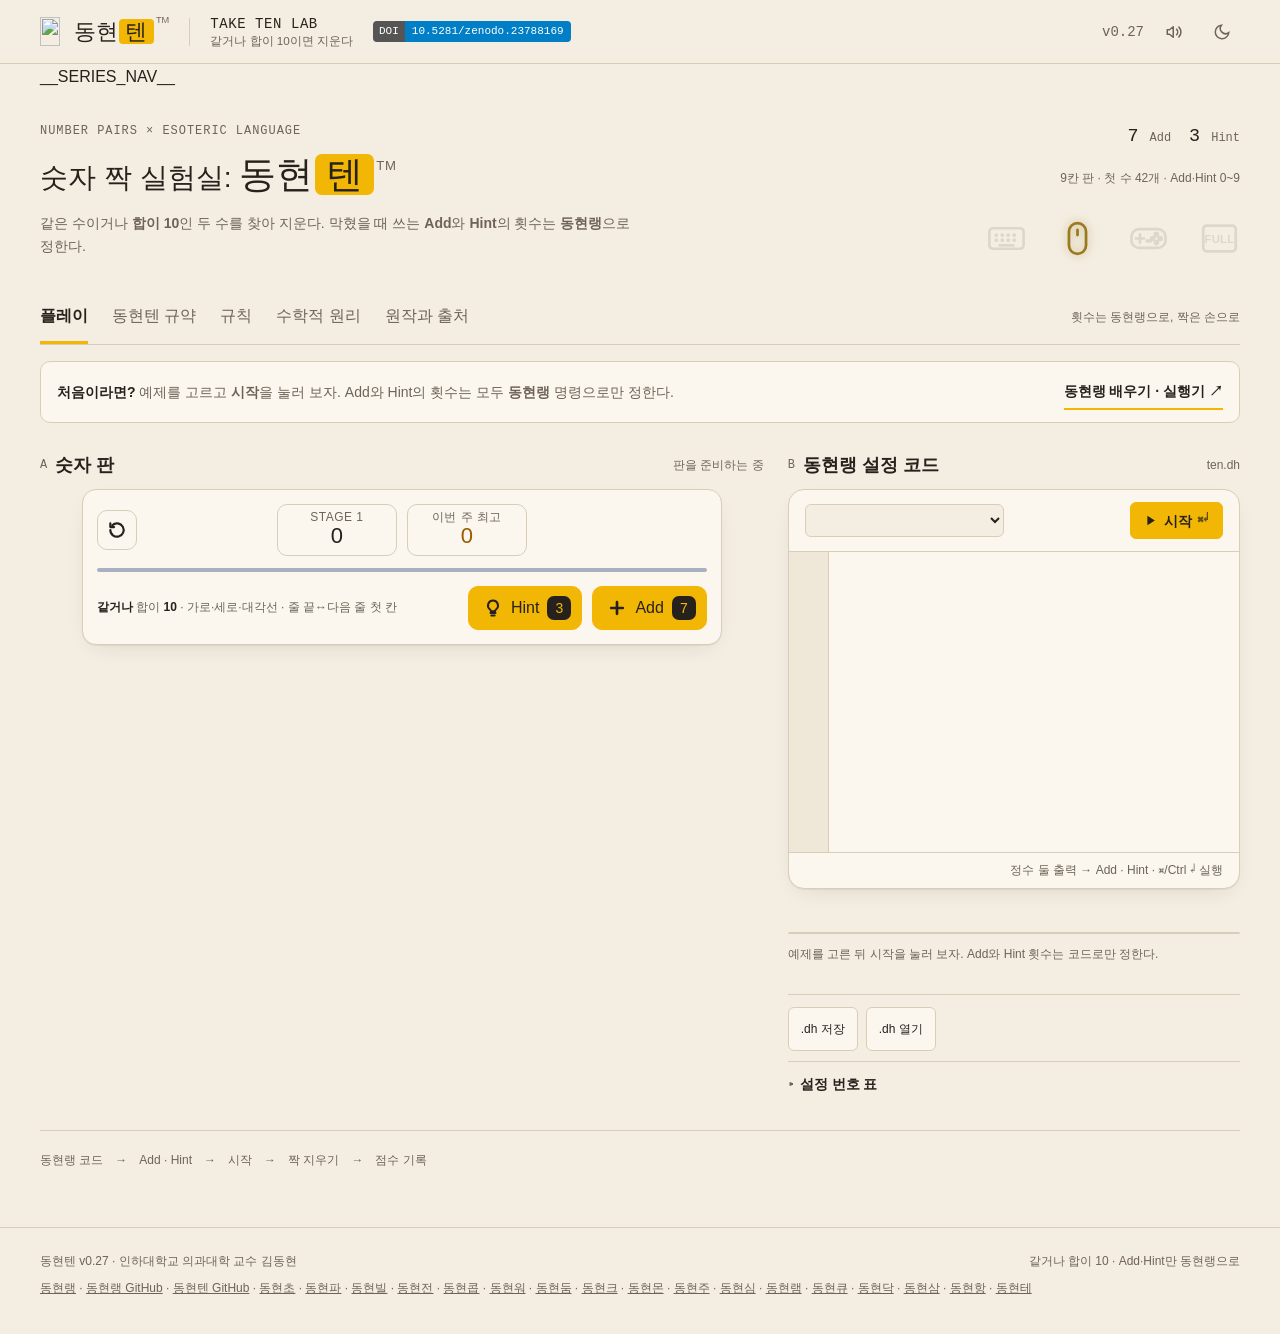
==== commit 48df8d0f: "v0.27: 탭 이름·설명 글 통일" ====
--- a/src/index.html
+++ b/src/index.html
@@ -12,7 +12,7 @@
 <body>
 <header class="header">
   <a class="brand" href="#" aria-label="동현텐 첫 화면으로"><span class="brand-main"><img class="brand-icon" src="__BRAND_ICON__" alt="" width="96" height="96">동현<span>텐</span><sup>TM</sup></span><i class="brand-divider"></i><span class="brand-sub">TAKE TEN LAB<small>같거나 합이 10이면 지운다</small></span></a><a class="doi-badge" href="https://doi.org/10.5281/zenodo.23788169" target="_blank" rel="noopener" aria-label="동현텐 Zenodo DOI 10.5281/zenodo.23788169" title="Zenodo DOI (모든 버전)"><b>DOI</b><span>10.5281/zenodo.23788169</span></a>
-  <div class="edition">v0.26<button id="sound" class="icon-btn" aria-label="효과음 켜기·끄기" title="효과음 (M)" aria-pressed="true"><svg width="18" height="18" viewBox="0 0 24 24" fill="none" stroke="currentColor" stroke-width="2" stroke-linecap="round" stroke-linejoin="round" aria-hidden="true" focusable="false"><path d="M11 5 6 9H3v6h3l5 4z"/><path class="snd-on" d="M15.5 8.5a5 5 0 0 1 0 7M18.5 5.5a9 9 0 0 1 0 13"/><path class="snd-off" d="m16 9 6 6m0-6-6 6"/></svg></button><button id="theme" class="icon-btn" aria-label="밝은 화면과 어두운 화면 전환" title="화면 전환" aria-pressed="false"><svg width="18" height="18" viewBox="0 0 24 24" fill="none" stroke="currentColor" stroke-width="2" stroke-linecap="round" aria-hidden="true" focusable="false"><path d="M21 12.8A9 9 0 1 1 11.2 3a7 7 0 0 0 9.8 9.8z"/></svg></button></div>
+  <div class="edition">v0.27<button id="sound" class="icon-btn" aria-label="효과음 켜기·끄기" title="효과음 (M)" aria-pressed="true"><svg width="18" height="18" viewBox="0 0 24 24" fill="none" stroke="currentColor" stroke-width="2" stroke-linecap="round" stroke-linejoin="round" aria-hidden="true" focusable="false"><path d="M11 5 6 9H3v6h3l5 4z"/><path class="snd-on" d="M15.5 8.5a5 5 0 0 1 0 7M18.5 5.5a9 9 0 0 1 0 13"/><path class="snd-off" d="m16 9 6 6m0-6-6 6"/></svg></button><button id="theme" class="icon-btn" aria-label="밝은 화면과 어두운 화면 전환" title="화면 전환" aria-pressed="false"><svg width="18" height="18" viewBox="0 0 24 24" fill="none" stroke="currentColor" stroke-width="2" stroke-linecap="round" aria-hidden="true" focusable="false"><path d="M21 12.8A9 9 0 1 1 11.2 3a7 7 0 0 0 9.8 9.8z"/></svg></button></div>
 </header>
 <main>
 __SERIES_NAV__
@@ -20,7 +20,7 @@
     <div><div class="eyebrow">NUMBER PAIRS × ESOTERIC LANGUAGE</div><h1>숫자 짝 실험실: <span class="title-brand">동현<span>텐</span><sup>TM</sup></span></h1><p>같은 수이거나 <strong>합이 10</strong>인 두 수를 찾아 지운다. 막혔을 때 쓰는 <strong>Add</strong>와 <strong>Hint</strong>의 횟수는 <strong>동현랭</strong>으로 정한다.</p></div>
     <div class="model-stamp"><strong id="stamp-add">7 <span>Add</span></strong><strong id="stamp-hint">3 <span>Hint</span></strong><small>9칸 판 · 첫 수 42개 · Add·Hint 0~9</small><div class="input-marks" role="group" aria-label="입력 표식 · 쓸 수 있는 것: 마우스"><span class="mark off kb" tabindex="0" data-tip="키보드 안 됨 · 이 실험실은 키보드로 조작하지 않는다." aria-label="키보드 안 됨"><svg viewBox="0 0 24 24" aria-hidden="true"><rect x="2" y="6" width="20" height="12" rx="2"/><path class="dots" d="M6 10h.01M9.5 10h.01M13 10h.01M16.5 10h.01M6 13h.01M9.5 13h.01M13 13h.01M16.5 13h.01"/><path d="M8 16h8"/></svg></span><span class="mark on ms" tabindex="0" data-tip="마우스 가능 · 이 실험실은 마우스(화면 누르기)로 조작할 수 있다." aria-label="마우스 가능"><svg viewBox="0 0 24 24" aria-hidden="true"><rect x="7" y="3" width="10" height="18" rx="5"/><path d="M12 7v3"/></svg></span><span class="mark off gp" tabindex="0" data-tip="게임패드 안 됨 · 이 실험실은 게임패드로 조작하지 않는다." aria-label="게임패드 안 됨"><svg viewBox="0 0 24 24" aria-hidden="true"><rect x="2" y="6.5" width="20" height="11" rx="4.5"/><path d="M7 9.6v4.8M4.6 12h4.8"/><circle cx="16.6" cy="9.6" r=".85"/><circle cx="14.4" cy="12" r=".85"/><circle cx="18.8" cy="12" r=".85"/><circle cx="16.6" cy="14.4" r=".85"/><path class="dots" d="M11.3 13.4h.01M12.9 13.4h.01"/></svg></span><span class="mark off fs" tabindex="0" data-tip="전체 화면 없음 · 이 실험실에는 전체 화면이 없다." aria-label="전체 화면 없음"><svg viewBox="0 0 24 24" aria-hidden="true"><rect x="2.5" y="4.5" width="19" height="15" rx="2"/><text class="full" x="12" y="14.6" text-anchor="middle">FULL</text></svg></span></div></div>
   </section>
-  <nav class="tabs" aria-label="동현텐 메뉴"><button class="active" data-tab="play" aria-current="page">놀이</button><button data-tab="protocol">동현텐 규약</button><button data-tab="rules">놀이 방법</button><button data-tab="math">수학적 원리</button><button data-tab="about">원작과 출처</button><span>횟수는 동현랭으로, 짝은 손으로</span></nav>
+  <nav class="tabs" aria-label="동현텐 메뉴"><button class="active" data-tab="play" aria-current="page">플레이</button><button data-tab="protocol">동현텐 규약</button><button data-tab="rules">규칙</button><button data-tab="math">수학적 원리</button><button data-tab="about">원작과 출처</button><span>횟수는 동현랭으로, 짝은 손으로</span></nav>
   <div class="getting-started"><p><strong>처음이라면?</strong> 예제를 고르고 <b>시작</b>을 눌러 보자. Add와 Hint의 횟수는 모두 <b>동현랭</b> 명령으로만 정한다.</p><a href="https://raspberry-kim.github.io/donghyun-lang/" target="_blank" rel="noopener">동현랭 배우기 · 실행기 ↗</a></div>
 
   <section class="tab-panel" id="tab-play">
@@ -76,7 +76,7 @@
         <ul>
           <li>동현랭 코드가 출력한 <strong>첫 정수</strong>가 Add 횟수, <strong>둘째 정수</strong>가 Hint 횟수다.</li>
           <li>기본값은 <code>7</code>과 <code>3</code>이다. 아무것도 출력하지 않으면 이 값으로 시작한다.</li>
-          <li>두 값 모두 <code>0</code>부터 <code>9</code>까지 쓸 수 있다. 0이면 그 단추를 쓸 수 없다.</li>
+          <li>두 값 모두 <code>0</code>부터 <code>9</code>까지 쓸 수 있다. 0이면 그 버튼을 쓸 수 없다.</li>
           <li>정수를 하나만 출력하거나 셋 이상 출력하면, 또는 범위를 벗어나면 시작하지 않고 오류를 알려 준다.</li>
           <li>판을 다 비워 다음 판으로 넘어가면 Add와 Hint가 코드에서 정한 값으로 다시 채워진다.</li>
         </ul>
@@ -98,7 +98,7 @@
   </section>
 
   <section class="tab-panel document" id="tab-rules" hidden>
-    <div class="doc-heading"><div class="eyebrow">HOW TO PLAY</div><h2>놀이 방법</h2></div>
+    <div class="doc-heading"><div class="eyebrow">HOW TO PLAY</div><h2>규칙</h2></div>
     <div class="doc-columns">
       <div>
         <h3>짝을 지운다</h3>
@@ -115,8 +115,8 @@
         <h3>막히면</h3>
         <ul>
           <li><strong>Add</strong>: 판에 남은 수를 같은 순서로 맨 뒤에 다시 적는다. 판에 있는 수만 나온다. 새로 적은 수는 파란색이다.</li>
-          <li><strong>Hint</strong>: 지울 수 있는 짝 하나를 노랗게 보여 준다. 짝이 없으면 Add 단추를 가리킨다. 이때는 Hint가 줄지 않는다.</li>
-          <li>둘 다 단추 위 숫자만큼 쓸 수 있다. 처음 값은 동현랭 코드가 정한다.</li>
+          <li><strong>Hint</strong>: 지울 수 있는 짝 하나를 노랗게 보여 준다. 짝이 없으면 Add 버튼을 가리킨다. 이때는 Hint가 줄지 않는다.</li>
+          <li>둘 다 버튼 위 숫자만큼 쓸 수 있다. 처음 값은 동현랭 코드가 정한다.</li>
         </ul>
         <h3>끝</h3>
         <p>지울 수 있는 짝이 없고 Add도 남지 않으면 끝이다. 판을 비우고 계속 지워서 점수를 최대한 올려 보자.</p>
@@ -124,14 +124,14 @@
     </div>
   </section>
 
-  <!-- 수학적 원리 --><section id="tab-math" class="tab-panel document" hidden><div class="doc-heading"><div class="eyebrow">MATHEMATICAL PRINCIPLES · v0.26</div><h2>수학적 원리.<br>숫자로 읽는 짝 맞추기.</h2><p>동현텐은 9열 판 위의 숫자 1–9로 하는 놀이다. 짝의 조건, 판 위의 거리, 점수가 모두 간단한 정수 식이다. 아래 식은 지금 엔진 코드(<code>src/engine.js</code>)에 들어 있는 그대로다.</p></div><div class="math-grid"><article><h3><span class="math-num">1</span>짝이 되는 두 수</h3><p>두 수 <math><mrow><mi>a</mi><mo separator="true">,</mo></mrow><mrow><mi>b</mi><mo>∈</mo></mrow><mrow><mo form="prefix" stretchy="false">{</mo><mn>1</mn><mo separator="true">,</mo><mo>…</mo><mo separator="true">,</mo><mn>9</mn><mo form="postfix" stretchy="false">}</mo></mrow></math>는 같거나 합이 10이면 짝이다.</p><div class="eq big"><span class="eq-run"><math display="block"><mi>a</mi></math><math display="block"><mrow><mo form="infix">=</mo><mi>b</mi><mspace width="1em"></mspace><mtext>또는</mtext><mspace width="1em"></mspace><mi>a</mi></mrow></math><math display="block"><mrow><mo form="infix">+</mo><mi>b</mi></mrow></math><math display="block"><mrow><mo form="infix">=</mo><mn>10</mn></mrow></math></span></div><p>숫자는 <math><mrow><mn>1</mn><mo>+</mo></mrow><mrow><mo form="prefix" stretchy="false">⌊</mo><mn>9</mn><mi>u</mi><mo form="postfix" stretchy="false">⌋</mo></mrow></math>로 고르게 뽑는다. 순서쌍 81개 가운데 같은 쌍이 9개, 합이 10인 쌍이 9개이고, (5, 5)는 둘에 모두 들어가므로 짝 확률은 아래와 같다.</p><div class="eq"><span class="eq-run"><math display="block"><mrow><mi>P</mi><mo form="prefix" stretchy="false">(</mo><mtext>짝</mtext><mo form="postfix" stretchy="false">)</mo></mrow></math><math display="block"><mrow><mo form="infix">=</mo><mfrac><mrow><mn>9</mn><mo>+</mo><mn>9</mn><mo>−</mo><mn>1</mn></mrow><mn>81</mn></mfrac></mrow></math><math display="block"><mrow><mo form="infix">=</mo><mfrac><mn>17</mn><mn>81</mn></mfrac></mrow></math><math display="block"><mrow><mo form="infix">≈</mo><mn>21</mn><mi>%</mi></mrow></math></span></div></article><article><h3><span class="math-num">2</span>판을 한 줄로 펴기</h3><p>판은 9열이지만 엔진 안에서는 긴 한 줄이다. <math><mi>r</mi></math>행 <math><mi>c</mi></math>열 칸은 색인 <math><mi>k</mi></math>로 바뀌고, 거꾸로도 바꿀 수 있다.</p><div class="eq"><span class="eq-run"><math display="block"><mi>k</mi></math><math display="block"><mrow><mo form="infix">=</mo><mn>9</mn><mi>r</mi></mrow></math><math display="block"><mrow><mo form="infix">+</mo><mi>c</mi><mo separator="true">,</mo></mrow></math></span><span class="eq-run"><math display="block"><mi>r</mi></math><math display="block"><mrow><mo form="infix">=</mo><mo form="prefix" stretchy="false">⌊</mo><mi>k</mi><mi>/</mi><mn>9</mn><mo form="postfix" stretchy="false">⌋</mo><mo separator="true">,</mo><mspace width="1em"></mspace><mi>c</mi></mrow></math><math display="block"><mrow><mo form="infix">=</mo><mi>k</mi><mo lspace="0.2222em" rspace="0.2222em">mod</mo><mn>9</mn></mrow></math></span></div><p>이렇게 펴면 한 줄의 끝과 다음 줄의 처음이 색인으로 바로 이웃(간격 1)이 된다. 그래서 줄을 넘어 이어지는 가로 짝도 같은 규칙으로 찾는다.</p></article><article><h3><span class="math-num">3</span>네 방향과 간격</h3><p>두 칸 <math><mrow><mi>i</mi><mo>&lt;</mo></mrow><mrow><mi>j</mi></mrow></math>가 이어지는 방향은 색인 간격 <math><mi>s</mi></math> 넷 가운데 하나다. 사이에 있는 칸 <math><mrow><mi>i</mi><mo>+</mo></mrow><mrow><mi>s</mi><mo separator="true">,</mo></mrow><mrow><mtext> </mtext><mi>i</mi><mo>+</mo></mrow><mrow><mn>2</mn><mi>s</mi><mo separator="true">,</mo></mrow><mrow><mtext> </mtext><mo>…</mo></mrow></math>가 모두 지워져 있어야 한다.</p><div class="math-table-wrap"><table class="math-table"><thead><tr><th>방향</th><th>간격 <math><mi>s</mi></math></th><th>추가 조건</th></tr></thead><tbody><tr><td>가로(줄 넘김 포함)</td><td>1</td><td>없음</td></tr><tr><td>세로</td><td>9</td><td><math><mrow><mpadded lspace="0"><mi mathvariant="normal">Δ</mi></mpadded><mi>c</mi><mo>=</mo></mrow><mrow><mn>0</mn></mrow></math></td></tr><tr><td>대각선 ↘</td><td>10</td><td><math><mrow><mpadded lspace="0"><mi mathvariant="normal">Δ</mi></mpadded><mi>c</mi><mo>=</mo></mrow><mrow><mpadded lspace="0"><mi mathvariant="normal">Δ</mi></mpadded><mi>r</mi></mrow></math></td></tr><tr><td>대각선 ↙</td><td>8</td><td><math><mrow><mpadded lspace="0"><mi mathvariant="normal">Δ</mi></mpadded><mi>c</mi><mo>=</mo></mrow><mrow><mo form="prefix" stretchy="false">−</mo></mrow><mrow><mpadded lspace="0"><mi mathvariant="normal">Δ</mi></mpadded><mi>r</mi></mrow></math></td></tr></tbody></table></div><div class="eq"><span class="eq-run"><math display="block"><mrow><mi>∀</mi><mspace width="0.1667em"></mspace><mi>m</mi><mo>∈</mo><mo form="prefix" stretchy="false">{</mo><mn>1</mn><mo separator="true">,</mo><mo>…</mo><mo separator="true">,</mo><mstyle displaystyle="false" scriptlevel="0"><mfrac><mrow><mi>j</mi><mo>−</mo><mi>i</mi></mrow><mi>s</mi></mfrac></mstyle><mo>−</mo><mn>1</mn><mo form="postfix" stretchy="false">}</mo><mo lspace="0.2222em" rspace="0.2222em">:</mo><mtext> </mtext><mtext> </mtext><mtext>칸 </mtext><mi>i</mi></mrow></math><math display="block"><mrow><mo form="infix">+</mo><mi>m</mi><mi>s</mi><mtext> 은 비어 있다</mtext></mrow></math></span></div></article><article><h3><span class="math-num">4</span>점수</h3><p>바로 붙은 짝(<math><mrow><mi>j</mi><mo>−</mo></mrow><mrow><mi>i</mi><mo>=</mo></mrow><mrow><mi>s</mi></mrow></math>)은 1점, 지운 칸을 사이에 둔 먼 짝은 4점이다. 짝을 지워 줄 하나가 모두 비면 그 줄은 판에서 빠지고 10점을 더한다. 판의 수를 모두 지우면 150점이다.</p><div class="eq"><span class="eq-run"><math display="block"><mtext>점수</mtext></math><math display="block"><mrow><mo form="infix">=</mo><mrow><mo fence="true" form="prefix">{</mo><mtable><mtr><mtd class="tml-left" style="padding-left:0em;padding-right:0em;"><mn>1</mn></mtd><mtd class="tml-left" style="padding-left:1em;padding-right:0em;"><mtext>붙은 짝</mtext></mtd></mtr><mtr><mtd class="tml-left" style="padding-left:0em;padding-right:0em;"><mn>4</mn></mtd><mtd class="tml-left" style="padding-left:1em;padding-right:0em;"><mtext>먼 짝</mtext></mtd></mtr></mtable><mo fence="true" form="postfix"></mo></mrow></mrow></math><math display="block"><mrow><mo form="infix">+</mo><mn>10</mn><mo>⋅</mo><mo form="prefix" stretchy="false">(</mo><mtext>지운 줄</mtext><mo form="postfix" stretchy="false">)</mo></mrow></math><math display="block"><mrow><mo form="infix">+</mo><mn>150</mn><mo>⋅</mo><mo form="prefix" stretchy="false">[</mo><mtext>판 비움</mtext><mo form="postfix" stretchy="false">]</mo></mrow></math></span></div></article><article><h3><span class="math-num">5</span>Add: 수가 두 배로</h3><p>Add는 판에 남은 수 <math><mi>n</mi></math>개를 같은 순서로 맨 뒤에 한 번 더 적는다. 산 수가 <math><mi>n</mi></math>에서 <math><mrow><mn>2</mn><mi>n</mi></mrow></math>이 된다.</p><div class="eq"><math display="block"><mrow><mi>n</mi><mtext> </mtext><mrow><mspace width="0.2778em"></mspace><mover accent="false"><mo stretchy="true" lspace="0" rspace="0">→</mo><mover><mrow><mspace width="0.4286em"></mspace><mrow><mtext> </mtext><mtext>Add</mtext><mtext> </mtext></mrow><mspace width="0.4286em"></mspace></mrow><mspace width="3.5000em"></mspace></mover></mover><mspace width="0.2778em"></mspace></mrow><mtext> </mtext><mn>2</mn><mi>n</mi></mrow></math></div><p>산 수만 복제하므로, 원래 판에서 지운 칸을 사이에 두었던 가로 짝은 새 부분에서 바로 붙은 짝이 된다. 줄 안의 위치는 달라지므로 세로·대각선 짝은 새로 생기거나 사라질 수 있다.</p></article><article><h3><span class="math-num">6</span>시작판 고르기</h3><p>42칸 시작판에 짝이 하나도 없으면 다시 뽑는다(최대 200번). 가로로 붙은 쌍만 세어도 41쌍이 있으므로, 짝이 될 쌍의 평균 개수는 아래만큼이다.</p><div class="eq"><span class="eq-run"><math display="block"><mrow><mi>𝔼</mi><mo form="prefix" stretchy="false">[</mo><mtext>붙은 짝</mtext><mo form="postfix" stretchy="false">]</mo></mrow></math><math display="block"><mrow><mo form="infix">=</mo><mn>41</mn><mo>⋅</mo><mfrac><mn>17</mn><mn>81</mn></mfrac></mrow></math><math display="block"><mrow><mo form="infix">≈</mo><mn>8.6</mn></mrow></math></span></div><p>세로·대각선까지 더하면 짝이 없는 판은 거의 나오지 않는다. 다시 뽑는 장치는 드문 경우를 막는 안전장치다.</p></article></div><p class="math-foot">놀이 규칙은 원작 계열 숫자 놀이에서 널리 쓰이는 방식이고, 점수 배점은 동현텐에서 정한 값이다.</p></section><!-- /수학적 원리 -->
+  <!-- 수학적 원리 --><section id="tab-math" class="tab-panel document" hidden><div class="doc-heading"><div class="eyebrow">MATHEMATICAL PRINCIPLES · v0.27</div><h2>수학적 원리.<br>숫자로 읽는 짝 맞추기.</h2><p>동현텐은 9열 판 위의 숫자 1–9로 하는 게임이다. 짝의 조건, 판 위의 거리, 점수가 모두 정수 식이다. 아래 식은 지금 엔진 코드(<code>src/engine.js</code>)에 들어 있는 그대로다.</p></div><div class="math-grid"><article><h3><span class="math-num">1</span>짝이 되는 두 수</h3><p>두 수 <math><mrow><mi>a</mi><mo separator="true">,</mo></mrow><mrow><mi>b</mi><mo>∈</mo></mrow><mrow><mo form="prefix" stretchy="false">{</mo><mn>1</mn><mo separator="true">,</mo><mo>…</mo><mo separator="true">,</mo><mn>9</mn><mo form="postfix" stretchy="false">}</mo></mrow></math>는 같거나 합이 10이면 짝이다.</p><div class="eq big"><span class="eq-run"><math display="block"><mi>a</mi></math><math display="block"><mrow><mo form="infix">=</mo><mi>b</mi><mspace width="1em"></mspace><mtext>또는</mtext><mspace width="1em"></mspace><mi>a</mi></mrow></math><math display="block"><mrow><mo form="infix">+</mo><mi>b</mi></mrow></math><math display="block"><mrow><mo form="infix">=</mo><mn>10</mn></mrow></math></span></div><p>숫자는 <math><mrow><mn>1</mn><mo>+</mo></mrow><mrow><mo form="prefix" stretchy="false">⌊</mo><mn>9</mn><mi>u</mi><mo form="postfix" stretchy="false">⌋</mo></mrow></math>로 고르게 뽑는다. 순서쌍 81개 가운데 같은 쌍이 9개, 합이 10인 쌍이 9개이고, (5, 5)는 둘에 모두 들어가므로 짝 확률은 아래와 같다.</p><div class="eq"><span class="eq-run"><math display="block"><mrow><mi>P</mi><mo form="prefix" stretchy="false">(</mo><mtext>짝</mtext><mo form="postfix" stretchy="false">)</mo></mrow></math><math display="block"><mrow><mo form="infix">=</mo><mfrac><mrow><mn>9</mn><mo>+</mo><mn>9</mn><mo>−</mo><mn>1</mn></mrow><mn>81</mn></mfrac></mrow></math><math display="block"><mrow><mo form="infix">=</mo><mfrac><mn>17</mn><mn>81</mn></mfrac></mrow></math><math display="block"><mrow><mo form="infix">≈</mo><mn>21</mn><mi>%</mi></mrow></math></span></div></article><article><h3><span class="math-num">2</span>판을 한 줄로 펴기</h3><p>판은 9열이지만 엔진 안에서는 긴 한 줄이다. <math><mi>r</mi></math>행 <math><mi>c</mi></math>열 칸은 색인 <math><mi>k</mi></math>로 바뀌고, 거꾸로도 바꿀 수 있다.</p><div class="eq"><span class="eq-run"><math display="block"><mi>k</mi></math><math display="block"><mrow><mo form="infix">=</mo><mn>9</mn><mi>r</mi></mrow></math><math display="block"><mrow><mo form="infix">+</mo><mi>c</mi><mo separator="true">,</mo></mrow></math></span><span class="eq-run"><math display="block"><mi>r</mi></math><math display="block"><mrow><mo form="infix">=</mo><mo form="prefix" stretchy="false">⌊</mo><mi>k</mi><mi>/</mi><mn>9</mn><mo form="postfix" stretchy="false">⌋</mo><mo separator="true">,</mo><mspace width="1em"></mspace><mi>c</mi></mrow></math><math display="block"><mrow><mo form="infix">=</mo><mi>k</mi><mo lspace="0.2222em" rspace="0.2222em">mod</mo><mn>9</mn></mrow></math></span></div><p>이렇게 펴면 한 줄의 끝과 다음 줄의 처음이 색인으로 바로 이웃(간격 1)이 된다. 그래서 줄을 넘어 이어지는 가로 짝도 같은 규칙으로 찾는다.</p></article><article><h3><span class="math-num">3</span>네 방향과 간격</h3><p>두 칸 <math><mrow><mi>i</mi><mo>&lt;</mo></mrow><mrow><mi>j</mi></mrow></math>가 이어지는 방향은 색인 간격 <math><mi>s</mi></math> 넷 가운데 하나다. 사이에 있는 칸 <math><mrow><mi>i</mi><mo>+</mo></mrow><mrow><mi>s</mi><mo separator="true">,</mo></mrow><mrow><mtext> </mtext><mi>i</mi><mo>+</mo></mrow><mrow><mn>2</mn><mi>s</mi><mo separator="true">,</mo></mrow><mrow><mtext> </mtext><mo>…</mo></mrow></math>가 모두 지워져 있어야 한다.</p><div class="math-table-wrap"><table class="math-table"><thead><tr><th>방향</th><th>간격 <math><mi>s</mi></math></th><th>추가 조건</th></tr></thead><tbody><tr><td>가로(줄 넘김 포함)</td><td>1</td><td>없음</td></tr><tr><td>세로</td><td>9</td><td><math><mrow><mpadded lspace="0"><mi mathvariant="normal">Δ</mi></mpadded><mi>c</mi><mo>=</mo></mrow><mrow><mn>0</mn></mrow></math></td></tr><tr><td>대각선 ↘</td><td>10</td><td><math><mrow><mpadded lspace="0"><mi mathvariant="normal">Δ</mi></mpadded><mi>c</mi><mo>=</mo></mrow><mrow><mpadded lspace="0"><mi mathvariant="normal">Δ</mi></mpadded><mi>r</mi></mrow></math></td></tr><tr><td>대각선 ↙</td><td>8</td><td><math><mrow><mpadded lspace="0"><mi mathvariant="normal">Δ</mi></mpadded><mi>c</mi><mo>=</mo></mrow><mrow><mo form="prefix" stretchy="false">−</mo></mrow><mrow><mpadded lspace="0"><mi mathvariant="normal">Δ</mi></mpadded><mi>r</mi></mrow></math></td></tr></tbody></table></div><div class="eq"><span class="eq-run"><math display="block"><mrow><mi>∀</mi><mspace width="0.1667em"></mspace><mi>m</mi><mo>∈</mo><mo form="prefix" stretchy="false">{</mo><mn>1</mn><mo separator="true">,</mo><mo>…</mo><mo separator="true">,</mo><mstyle displaystyle="false" scriptlevel="0"><mfrac><mrow><mi>j</mi><mo>−</mo><mi>i</mi></mrow><mi>s</mi></mfrac></mstyle><mo>−</mo><mn>1</mn><mo form="postfix" stretchy="false">}</mo><mo lspace="0.2222em" rspace="0.2222em">:</mo><mtext> </mtext><mtext> </mtext><mtext>칸 </mtext><mi>i</mi></mrow></math><math display="block"><mrow><mo form="infix">+</mo><mi>m</mi><mi>s</mi><mtext> 은 비어 있다</mtext></mrow></math></span></div></article><article><h3><span class="math-num">4</span>점수</h3><p>바로 붙은 짝(<math><mrow><mi>j</mi><mo>−</mo></mrow><mrow><mi>i</mi><mo>=</mo></mrow><mrow><mi>s</mi></mrow></math>)은 1점, 지운 칸을 사이에 둔 먼 짝은 4점이다. 짝을 지워 줄 하나가 모두 비면 그 줄은 판에서 빠지고 10점을 더한다. 판의 수를 모두 지우면 150점이다.</p><div class="eq"><span class="eq-run"><math display="block"><mtext>점수</mtext></math><math display="block"><mrow><mo form="infix">=</mo><mrow><mo fence="true" form="prefix">{</mo><mtable><mtr><mtd class="tml-left" style="padding-left:0em;padding-right:0em;"><mn>1</mn></mtd><mtd class="tml-left" style="padding-left:1em;padding-right:0em;"><mtext>붙은 짝</mtext></mtd></mtr><mtr><mtd class="tml-left" style="padding-left:0em;padding-right:0em;"><mn>4</mn></mtd><mtd class="tml-left" style="padding-left:1em;padding-right:0em;"><mtext>먼 짝</mtext></mtd></mtr></mtable><mo fence="true" form="postfix"></mo></mrow></mrow></math><math display="block"><mrow><mo form="infix">+</mo><mn>10</mn><mo>⋅</mo><mo form="prefix" stretchy="false">(</mo><mtext>지운 줄</mtext><mo form="postfix" stretchy="false">)</mo></mrow></math><math display="block"><mrow><mo form="infix">+</mo><mn>150</mn><mo>⋅</mo><mo form="prefix" stretchy="false">[</mo><mtext>판 비움</mtext><mo form="postfix" stretchy="false">]</mo></mrow></math></span></div></article><article><h3><span class="math-num">5</span>Add: 수가 두 배로</h3><p>Add는 판에 남은 수 <math><mi>n</mi></math>개를 같은 순서로 맨 뒤에 한 번 더 적는다. 산 수가 <math><mi>n</mi></math>에서 <math><mrow><mn>2</mn><mi>n</mi></mrow></math>이 된다.</p><div class="eq"><math display="block"><mrow><mi>n</mi><mtext> </mtext><mrow><mspace width="0.2778em"></mspace><mover accent="false"><mo stretchy="true" lspace="0" rspace="0">→</mo><mover><mrow><mspace width="0.4286em"></mspace><mrow><mtext> </mtext><mtext>Add</mtext><mtext> </mtext></mrow><mspace width="0.4286em"></mspace></mrow><mspace width="3.5000em"></mspace></mover></mover><mspace width="0.2778em"></mspace></mrow><mtext> </mtext><mn>2</mn><mi>n</mi></mrow></math></div><p>산 수만 복제하므로, 원래 판에서 지운 칸을 사이에 두었던 가로 짝은 새 부분에서 바로 붙은 짝이 된다. 줄 안의 위치는 달라지므로 세로·대각선 짝은 새로 생기거나 사라질 수 있다.</p></article><article><h3><span class="math-num">6</span>시작판 고르기</h3><p>42칸 시작판에 짝이 하나도 없으면 다시 뽑는다(최대 200번). 가로로 붙은 쌍만 세어도 41쌍이 있으므로, 짝이 될 쌍의 평균 개수는 아래만큼이다.</p><div class="eq"><span class="eq-run"><math display="block"><mrow><mi>𝔼</mi><mo form="prefix" stretchy="false">[</mo><mtext>붙은 짝</mtext><mo form="postfix" stretchy="false">]</mo></mrow></math><math display="block"><mrow><mo form="infix">=</mo><mn>41</mn><mo>⋅</mo><mfrac><mn>17</mn><mn>81</mn></mfrac></mrow></math><math display="block"><mrow><mo form="infix">≈</mo><mn>8.6</mn></mrow></math></span></div><p>세로·대각선까지 더하면 짝이 없는 판은 거의 나오지 않는다. 다시 뽑는 장치는 드문 경우를 막는 안전장치다.</p></article></div><p class="math-foot">게임 규칙은 원작 계열 숫자 게임에서 널리 쓰이는 방식이고, 점수 배점은 동현텐에서 정한 값이다.</p></section><!-- /수학적 원리 -->
   <section class="tab-panel document" id="tab-about" hidden>
     <div class="doc-heading"><div class="eyebrow">ORIGINAL & CREDITS</div><h2>원작과 출처</h2></div>
     <div class="doc-columns">
       <div>
         <h3>오래된 종이 숫자 게임</h3>
-        <p>이 놀이는 모눈종이에 수를 적고 같은 수나 합이 10인 짝을 지워 가던 종이 게임에서 왔다. Take Ten, Numberama, Seeds, Number Match 등 여러 이름으로 불린다(<a href="https://theworldatplay.com/en/number-match" target="_blank" rel="noopener">The World at Play</a>, <a href="https://apps.apple.com/pl/app/numberama-numbers-puzzle/id1572066346" target="_blank" rel="noopener">NUMBERAMA</a>). 동현텐이라는 이름은 Take Ten에서 따왔다.</p>
-        <p>대각선 짝, Add·Hint 단추, 오늘·이번 주·역대 최고 점수의 구성은 휴대전화 게임 「Matching Numbers」의 규칙 안내를 참고했다. 점수 배분(붙은 짝 1점, 떨어진 짝 4점, 한 줄 10점, 판 전체 150점)은 널리 쓰이는 방식을 따랐다(<a href="https://play.google.com/pc-store/games/details?id=free.elemob.classic.number.match.puzzle.games" target="_blank" rel="noopener">Number Match: 10 or Pair!</a>).</p>
+        <p>이 게임은 모눈종이에 수를 적고 같은 수나 합이 10인 짝을 지워 가던 종이 게임에서 왔다. Take Ten, Numberama, Seeds, Number Match 등 여러 이름으로 불린다(<a href="https://theworldatplay.com/en/number-match" target="_blank" rel="noopener">The World at Play</a>, <a href="https://apps.apple.com/pl/app/numberama-numbers-puzzle/id1572066346" target="_blank" rel="noopener">NUMBERAMA</a>). 동현텐이라는 이름은 Take Ten에서 따왔다.</p>
+        <p>대각선 짝, Add·Hint 버튼, 오늘·이번 주·역대 최고 점수의 구성은 휴대전화 게임 「Matching Numbers」의 규칙 안내를 참고했다. 점수 배분(붙은 짝 1점, 떨어진 짝 4점, 한 줄 10점, 판 전체 150점)은 널리 쓰이는 방식을 따랐다(<a href="https://play.google.com/pc-store/games/details?id=free.elemob.classic.number.match.puzzle.games" target="_blank" rel="noopener">Number Match: 10 or Pair!</a>).</p>
         <h3>권리</h3>
         <p>동현텐은 그 게임들의 코드·그림·글을 쓰지 않았다. 화면과 코드는 새로 만들었다. 동현텐은 위 게임의 제작사와 관계가 없고 승인도 받지 않았다.</p>
       </div>
@@ -147,7 +147,7 @@
     <aside class="maker-note"><span class="eyebrow">만든 사람</span><a class="sponsor-btn" href="https://github.com/sponsors/Raspberry-Kim" target="_blank" rel="noopener" aria-label="GitHub Sponsors로 동현랭 후원하기" title="GitHub Sponsors로 후원하기"><svg width="13" height="13" viewBox="0 0 16 16" fill="currentColor" aria-hidden="true"><path d="M7.655 14.916v-.001h-.002l-.006-.003-.018-.01a22.066 22.066 0 0 1-3.744-2.584C2.045 10.731 0 8.35 0 5.5 0 2.836 2.086 1 4.25 1 5.797 1 7.153 1.802 8 3.02 8.847 1.802 10.203 1 11.75 1 13.914 1 16 2.836 16 5.5c0 2.85-2.044 5.231-3.886 6.818a22.094 22.094 0 0 1-3.433 2.414 7.152 7.152 0 0 1-.31.17l-.018.01-.008.004a.75.75 0 0 1-.69 0Z"></path></svg>후원</a><p>인하대학교 의과대학 김동현 교수는 백신학·감염학을 연구한다. 명랑하고 따뜻한 개발을 지향한다.</p></aside>
   </section>
 </main>
-<footer><span>동현텐 v0.26 · 인하대학교 의과대학 교수 김동현</span><span>같거나 합이 10 · Add·Hint만 동현랭으로</span><span><a href="https://raspberry-kim.github.io/donghyun-lang/" target="_blank" rel="noopener">동현랭</a> · <a href="https://github.com/Raspberry-Kim/donghyun-lang" target="_blank" rel="noopener">동현랭 GitHub</a> · <a href="https://github.com/Raspberry-Kim/donghyun-lab6" target="_blank" rel="noopener">동현텐 GitHub</a> · <a href="https://raspberry-kim.github.io/donghyun-lab1/" target="_blank" rel="noopener">동현초</a> · <a href="https://raspberry-kim.github.io/donghyun-lab2/" target="_blank" rel="noopener">동현파</a> · <a href="https://raspberry-kim.github.io/donghyun-lab3/" target="_blank" rel="noopener">동현빌</a> · <a href="https://raspberry-kim.github.io/donghyun-lab4/" target="_blank" rel="noopener">동현전</a> · <a href="https://raspberry-kim.github.io/donghyun-lab5/" target="_blank" rel="noopener">동현콥</a> · <a href="https://raspberry-kim.github.io/donghyun-lab7/" target="_blank" rel="noopener">동현워</a> · <a href="https://raspberry-kim.github.io/donghyun-lab8/" target="_blank" rel="noopener">동현둠</a> · <a href="https://raspberry-kim.github.io/donghyun-lab9/" target="_blank" rel="noopener">동현크</a> · <a href="https://raspberry-kim.github.io/donghyun-lab10/" target="_blank" rel="noopener">동현몬</a> · <a href="https://raspberry-kim.github.io/donghyun-lab11/" target="_blank" rel="noopener">동현주</a> · <a href="https://raspberry-kim.github.io/donghyun-lab12/" target="_blank" rel="noopener">동현심</a> · <a href="https://raspberry-kim.github.io/donghyun-lab13/" target="_blank" rel="noopener">동현램</a> · <a href="https://raspberry-kim.github.io/donghyun-lab14/" target="_blank" rel="noopener">동현큐</a> · <a href="https://raspberry-kim.github.io/donghyun-lab15/" target="_blank" rel="noopener">동현닥</a> · <a href="https://raspberry-kim.github.io/donghyun-lab16/" target="_blank" rel="noopener">동현삼</a> · <a href="https://raspberry-kim.github.io/donghyun-lab17/" target="_blank" rel="noopener">동현항</a> · <a href="https://raspberry-kim.github.io/donghyun-lab18/" target="_blank" rel="noopener">동현테</a></span></footer>
+<footer><span>동현텐 v0.27 · 인하대학교 의과대학 교수 김동현</span><span>같거나 합이 10 · Add·Hint만 동현랭으로</span><span><a href="https://raspberry-kim.github.io/donghyun-lang/" target="_blank" rel="noopener">동현랭</a> · <a href="https://github.com/Raspberry-Kim/donghyun-lang" target="_blank" rel="noopener">동현랭 GitHub</a> · <a href="https://github.com/Raspberry-Kim/donghyun-lab6" target="_blank" rel="noopener">동현텐 GitHub</a> · <a href="https://raspberry-kim.github.io/donghyun-lab1/" target="_blank" rel="noopener">동현초</a> · <a href="https://raspberry-kim.github.io/donghyun-lab2/" target="_blank" rel="noopener">동현파</a> · <a href="https://raspberry-kim.github.io/donghyun-lab3/" target="_blank" rel="noopener">동현빌</a> · <a href="https://raspberry-kim.github.io/donghyun-lab4/" target="_blank" rel="noopener">동현전</a> · <a href="https://raspberry-kim.github.io/donghyun-lab5/" target="_blank" rel="noopener">동현콥</a> · <a href="https://raspberry-kim.github.io/donghyun-lab7/" target="_blank" rel="noopener">동현워</a> · <a href="https://raspberry-kim.github.io/donghyun-lab8/" target="_blank" rel="noopener">동현둠</a> · <a href="https://raspberry-kim.github.io/donghyun-lab9/" target="_blank" rel="noopener">동현크</a> · <a href="https://raspberry-kim.github.io/donghyun-lab10/" target="_blank" rel="noopener">동현몬</a> · <a href="https://raspberry-kim.github.io/donghyun-lab11/" target="_blank" rel="noopener">동현주</a> · <a href="https://raspberry-kim.github.io/donghyun-lab12/" target="_blank" rel="noopener">동현심</a> · <a href="https://raspberry-kim.github.io/donghyun-lab13/" target="_blank" rel="noopener">동현램</a> · <a href="https://raspberry-kim.github.io/donghyun-lab14/" target="_blank" rel="noopener">동현큐</a> · <a href="https://raspberry-kim.github.io/donghyun-lab15/" target="_blank" rel="noopener">동현닥</a> · <a href="https://raspberry-kim.github.io/donghyun-lab16/" target="_blank" rel="noopener">동현삼</a> · <a href="https://raspberry-kim.github.io/donghyun-lab17/" target="_blank" rel="noopener">동현항</a> · <a href="https://raspberry-kim.github.io/donghyun-lab18/" target="_blank" rel="noopener">동현테</a></span></footer>
 <script src="./engine.js"></script>
 <script src="./sfx.js"></script>
 <script src="./app.js"></script>
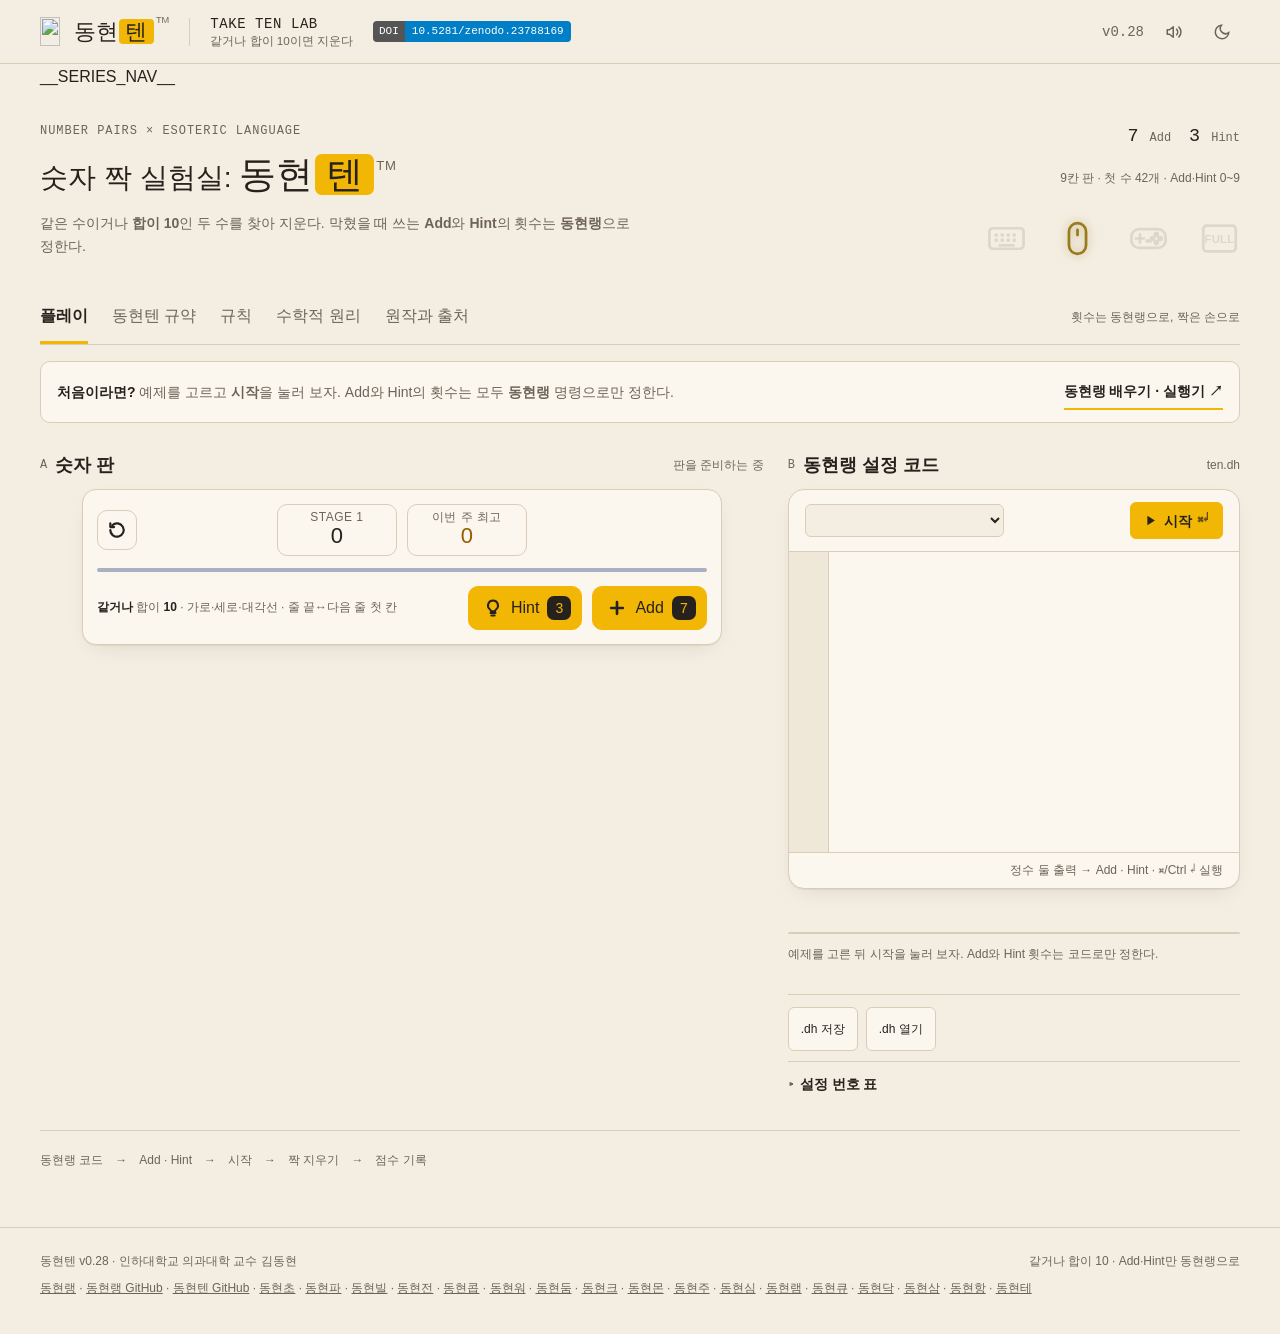
==== commit 3ec38bae: "v0.28: 끊긴 출처 링크 교체" ====
--- a/src/index.html
+++ b/src/index.html
@@ -12,7 +12,7 @@
 <body>
 <header class="header">
   <a class="brand" href="#" aria-label="동현텐 첫 화면으로"><span class="brand-main"><img class="brand-icon" src="__BRAND_ICON__" alt="" width="96" height="96">동현<span>텐</span><sup>TM</sup></span><i class="brand-divider"></i><span class="brand-sub">TAKE TEN LAB<small>같거나 합이 10이면 지운다</small></span></a><a class="doi-badge" href="https://doi.org/10.5281/zenodo.23788169" target="_blank" rel="noopener" aria-label="동현텐 Zenodo DOI 10.5281/zenodo.23788169" title="Zenodo DOI (모든 버전)"><b>DOI</b><span>10.5281/zenodo.23788169</span></a>
-  <div class="edition">v0.27<button id="sound" class="icon-btn" aria-label="효과음 켜기·끄기" title="효과음 (M)" aria-pressed="true"><svg width="18" height="18" viewBox="0 0 24 24" fill="none" stroke="currentColor" stroke-width="2" stroke-linecap="round" stroke-linejoin="round" aria-hidden="true" focusable="false"><path d="M11 5 6 9H3v6h3l5 4z"/><path class="snd-on" d="M15.5 8.5a5 5 0 0 1 0 7M18.5 5.5a9 9 0 0 1 0 13"/><path class="snd-off" d="m16 9 6 6m0-6-6 6"/></svg></button><button id="theme" class="icon-btn" aria-label="밝은 화면과 어두운 화면 전환" title="화면 전환" aria-pressed="false"><svg width="18" height="18" viewBox="0 0 24 24" fill="none" stroke="currentColor" stroke-width="2" stroke-linecap="round" aria-hidden="true" focusable="false"><path d="M21 12.8A9 9 0 1 1 11.2 3a7 7 0 0 0 9.8 9.8z"/></svg></button></div>
+  <div class="edition">v0.28<button id="sound" class="icon-btn" aria-label="효과음 켜기·끄기" title="효과음 (M)" aria-pressed="true"><svg width="18" height="18" viewBox="0 0 24 24" fill="none" stroke="currentColor" stroke-width="2" stroke-linecap="round" stroke-linejoin="round" aria-hidden="true" focusable="false"><path d="M11 5 6 9H3v6h3l5 4z"/><path class="snd-on" d="M15.5 8.5a5 5 0 0 1 0 7M18.5 5.5a9 9 0 0 1 0 13"/><path class="snd-off" d="m16 9 6 6m0-6-6 6"/></svg></button><button id="theme" class="icon-btn" aria-label="밝은 화면과 어두운 화면 전환" title="화면 전환" aria-pressed="false"><svg width="18" height="18" viewBox="0 0 24 24" fill="none" stroke="currentColor" stroke-width="2" stroke-linecap="round" aria-hidden="true" focusable="false"><path d="M21 12.8A9 9 0 1 1 11.2 3a7 7 0 0 0 9.8 9.8z"/></svg></button></div>
 </header>
 <main>
 __SERIES_NAV__
@@ -124,13 +124,13 @@
     </div>
   </section>
 
-  <!-- 수학적 원리 --><section id="tab-math" class="tab-panel document" hidden><div class="doc-heading"><div class="eyebrow">MATHEMATICAL PRINCIPLES · v0.27</div><h2>수학적 원리.<br>숫자로 읽는 짝 맞추기.</h2><p>동현텐은 9열 판 위의 숫자 1–9로 하는 게임이다. 짝의 조건, 판 위의 거리, 점수가 모두 정수 식이다. 아래 식은 지금 엔진 코드(<code>src/engine.js</code>)에 들어 있는 그대로다.</p></div><div class="math-grid"><article><h3><span class="math-num">1</span>짝이 되는 두 수</h3><p>두 수 <math><mrow><mi>a</mi><mo separator="true">,</mo></mrow><mrow><mi>b</mi><mo>∈</mo></mrow><mrow><mo form="prefix" stretchy="false">{</mo><mn>1</mn><mo separator="true">,</mo><mo>…</mo><mo separator="true">,</mo><mn>9</mn><mo form="postfix" stretchy="false">}</mo></mrow></math>는 같거나 합이 10이면 짝이다.</p><div class="eq big"><span class="eq-run"><math display="block"><mi>a</mi></math><math display="block"><mrow><mo form="infix">=</mo><mi>b</mi><mspace width="1em"></mspace><mtext>또는</mtext><mspace width="1em"></mspace><mi>a</mi></mrow></math><math display="block"><mrow><mo form="infix">+</mo><mi>b</mi></mrow></math><math display="block"><mrow><mo form="infix">=</mo><mn>10</mn></mrow></math></span></div><p>숫자는 <math><mrow><mn>1</mn><mo>+</mo></mrow><mrow><mo form="prefix" stretchy="false">⌊</mo><mn>9</mn><mi>u</mi><mo form="postfix" stretchy="false">⌋</mo></mrow></math>로 고르게 뽑는다. 순서쌍 81개 가운데 같은 쌍이 9개, 합이 10인 쌍이 9개이고, (5, 5)는 둘에 모두 들어가므로 짝 확률은 아래와 같다.</p><div class="eq"><span class="eq-run"><math display="block"><mrow><mi>P</mi><mo form="prefix" stretchy="false">(</mo><mtext>짝</mtext><mo form="postfix" stretchy="false">)</mo></mrow></math><math display="block"><mrow><mo form="infix">=</mo><mfrac><mrow><mn>9</mn><mo>+</mo><mn>9</mn><mo>−</mo><mn>1</mn></mrow><mn>81</mn></mfrac></mrow></math><math display="block"><mrow><mo form="infix">=</mo><mfrac><mn>17</mn><mn>81</mn></mfrac></mrow></math><math display="block"><mrow><mo form="infix">≈</mo><mn>21</mn><mi>%</mi></mrow></math></span></div></article><article><h3><span class="math-num">2</span>판을 한 줄로 펴기</h3><p>판은 9열이지만 엔진 안에서는 긴 한 줄이다. <math><mi>r</mi></math>행 <math><mi>c</mi></math>열 칸은 색인 <math><mi>k</mi></math>로 바뀌고, 거꾸로도 바꿀 수 있다.</p><div class="eq"><span class="eq-run"><math display="block"><mi>k</mi></math><math display="block"><mrow><mo form="infix">=</mo><mn>9</mn><mi>r</mi></mrow></math><math display="block"><mrow><mo form="infix">+</mo><mi>c</mi><mo separator="true">,</mo></mrow></math></span><span class="eq-run"><math display="block"><mi>r</mi></math><math display="block"><mrow><mo form="infix">=</mo><mo form="prefix" stretchy="false">⌊</mo><mi>k</mi><mi>/</mi><mn>9</mn><mo form="postfix" stretchy="false">⌋</mo><mo separator="true">,</mo><mspace width="1em"></mspace><mi>c</mi></mrow></math><math display="block"><mrow><mo form="infix">=</mo><mi>k</mi><mo lspace="0.2222em" rspace="0.2222em">mod</mo><mn>9</mn></mrow></math></span></div><p>이렇게 펴면 한 줄의 끝과 다음 줄의 처음이 색인으로 바로 이웃(간격 1)이 된다. 그래서 줄을 넘어 이어지는 가로 짝도 같은 규칙으로 찾는다.</p></article><article><h3><span class="math-num">3</span>네 방향과 간격</h3><p>두 칸 <math><mrow><mi>i</mi><mo>&lt;</mo></mrow><mrow><mi>j</mi></mrow></math>가 이어지는 방향은 색인 간격 <math><mi>s</mi></math> 넷 가운데 하나다. 사이에 있는 칸 <math><mrow><mi>i</mi><mo>+</mo></mrow><mrow><mi>s</mi><mo separator="true">,</mo></mrow><mrow><mtext> </mtext><mi>i</mi><mo>+</mo></mrow><mrow><mn>2</mn><mi>s</mi><mo separator="true">,</mo></mrow><mrow><mtext> </mtext><mo>…</mo></mrow></math>가 모두 지워져 있어야 한다.</p><div class="math-table-wrap"><table class="math-table"><thead><tr><th>방향</th><th>간격 <math><mi>s</mi></math></th><th>추가 조건</th></tr></thead><tbody><tr><td>가로(줄 넘김 포함)</td><td>1</td><td>없음</td></tr><tr><td>세로</td><td>9</td><td><math><mrow><mpadded lspace="0"><mi mathvariant="normal">Δ</mi></mpadded><mi>c</mi><mo>=</mo></mrow><mrow><mn>0</mn></mrow></math></td></tr><tr><td>대각선 ↘</td><td>10</td><td><math><mrow><mpadded lspace="0"><mi mathvariant="normal">Δ</mi></mpadded><mi>c</mi><mo>=</mo></mrow><mrow><mpadded lspace="0"><mi mathvariant="normal">Δ</mi></mpadded><mi>r</mi></mrow></math></td></tr><tr><td>대각선 ↙</td><td>8</td><td><math><mrow><mpadded lspace="0"><mi mathvariant="normal">Δ</mi></mpadded><mi>c</mi><mo>=</mo></mrow><mrow><mo form="prefix" stretchy="false">−</mo></mrow><mrow><mpadded lspace="0"><mi mathvariant="normal">Δ</mi></mpadded><mi>r</mi></mrow></math></td></tr></tbody></table></div><div class="eq"><span class="eq-run"><math display="block"><mrow><mi>∀</mi><mspace width="0.1667em"></mspace><mi>m</mi><mo>∈</mo><mo form="prefix" stretchy="false">{</mo><mn>1</mn><mo separator="true">,</mo><mo>…</mo><mo separator="true">,</mo><mstyle displaystyle="false" scriptlevel="0"><mfrac><mrow><mi>j</mi><mo>−</mo><mi>i</mi></mrow><mi>s</mi></mfrac></mstyle><mo>−</mo><mn>1</mn><mo form="postfix" stretchy="false">}</mo><mo lspace="0.2222em" rspace="0.2222em">:</mo><mtext> </mtext><mtext> </mtext><mtext>칸 </mtext><mi>i</mi></mrow></math><math display="block"><mrow><mo form="infix">+</mo><mi>m</mi><mi>s</mi><mtext> 은 비어 있다</mtext></mrow></math></span></div></article><article><h3><span class="math-num">4</span>점수</h3><p>바로 붙은 짝(<math><mrow><mi>j</mi><mo>−</mo></mrow><mrow><mi>i</mi><mo>=</mo></mrow><mrow><mi>s</mi></mrow></math>)은 1점, 지운 칸을 사이에 둔 먼 짝은 4점이다. 짝을 지워 줄 하나가 모두 비면 그 줄은 판에서 빠지고 10점을 더한다. 판의 수를 모두 지우면 150점이다.</p><div class="eq"><span class="eq-run"><math display="block"><mtext>점수</mtext></math><math display="block"><mrow><mo form="infix">=</mo><mrow><mo fence="true" form="prefix">{</mo><mtable><mtr><mtd class="tml-left" style="padding-left:0em;padding-right:0em;"><mn>1</mn></mtd><mtd class="tml-left" style="padding-left:1em;padding-right:0em;"><mtext>붙은 짝</mtext></mtd></mtr><mtr><mtd class="tml-left" style="padding-left:0em;padding-right:0em;"><mn>4</mn></mtd><mtd class="tml-left" style="padding-left:1em;padding-right:0em;"><mtext>먼 짝</mtext></mtd></mtr></mtable><mo fence="true" form="postfix"></mo></mrow></mrow></math><math display="block"><mrow><mo form="infix">+</mo><mn>10</mn><mo>⋅</mo><mo form="prefix" stretchy="false">(</mo><mtext>지운 줄</mtext><mo form="postfix" stretchy="false">)</mo></mrow></math><math display="block"><mrow><mo form="infix">+</mo><mn>150</mn><mo>⋅</mo><mo form="prefix" stretchy="false">[</mo><mtext>판 비움</mtext><mo form="postfix" stretchy="false">]</mo></mrow></math></span></div></article><article><h3><span class="math-num">5</span>Add: 수가 두 배로</h3><p>Add는 판에 남은 수 <math><mi>n</mi></math>개를 같은 순서로 맨 뒤에 한 번 더 적는다. 산 수가 <math><mi>n</mi></math>에서 <math><mrow><mn>2</mn><mi>n</mi></mrow></math>이 된다.</p><div class="eq"><math display="block"><mrow><mi>n</mi><mtext> </mtext><mrow><mspace width="0.2778em"></mspace><mover accent="false"><mo stretchy="true" lspace="0" rspace="0">→</mo><mover><mrow><mspace width="0.4286em"></mspace><mrow><mtext> </mtext><mtext>Add</mtext><mtext> </mtext></mrow><mspace width="0.4286em"></mspace></mrow><mspace width="3.5000em"></mspace></mover></mover><mspace width="0.2778em"></mspace></mrow><mtext> </mtext><mn>2</mn><mi>n</mi></mrow></math></div><p>산 수만 복제하므로, 원래 판에서 지운 칸을 사이에 두었던 가로 짝은 새 부분에서 바로 붙은 짝이 된다. 줄 안의 위치는 달라지므로 세로·대각선 짝은 새로 생기거나 사라질 수 있다.</p></article><article><h3><span class="math-num">6</span>시작판 고르기</h3><p>42칸 시작판에 짝이 하나도 없으면 다시 뽑는다(최대 200번). 가로로 붙은 쌍만 세어도 41쌍이 있으므로, 짝이 될 쌍의 평균 개수는 아래만큼이다.</p><div class="eq"><span class="eq-run"><math display="block"><mrow><mi>𝔼</mi><mo form="prefix" stretchy="false">[</mo><mtext>붙은 짝</mtext><mo form="postfix" stretchy="false">]</mo></mrow></math><math display="block"><mrow><mo form="infix">=</mo><mn>41</mn><mo>⋅</mo><mfrac><mn>17</mn><mn>81</mn></mfrac></mrow></math><math display="block"><mrow><mo form="infix">≈</mo><mn>8.6</mn></mrow></math></span></div><p>세로·대각선까지 더하면 짝이 없는 판은 거의 나오지 않는다. 다시 뽑는 장치는 드문 경우를 막는 안전장치다.</p></article></div><p class="math-foot">게임 규칙은 원작 계열 숫자 게임에서 널리 쓰이는 방식이고, 점수 배점은 동현텐에서 정한 값이다.</p></section><!-- /수학적 원리 -->
+  <!-- 수학적 원리 --><section id="tab-math" class="tab-panel document" hidden><div class="doc-heading"><div class="eyebrow">MATHEMATICAL PRINCIPLES · v0.28</div><h2>수학적 원리.<br>숫자로 읽는 짝 맞추기.</h2><p>동현텐은 9열 판 위의 숫자 1–9로 하는 게임이다. 짝의 조건, 판 위의 거리, 점수가 모두 정수 식이다. 아래 식은 지금 엔진 코드(<code>src/engine.js</code>)에 들어 있는 그대로다.</p></div><div class="math-grid"><article><h3><span class="math-num">1</span>짝이 되는 두 수</h3><p>두 수 <math><mrow><mi>a</mi><mo separator="true">,</mo></mrow><mrow><mi>b</mi><mo>∈</mo></mrow><mrow><mo form="prefix" stretchy="false">{</mo><mn>1</mn><mo separator="true">,</mo><mo>…</mo><mo separator="true">,</mo><mn>9</mn><mo form="postfix" stretchy="false">}</mo></mrow></math>는 같거나 합이 10이면 짝이다.</p><div class="eq big"><span class="eq-run"><math display="block"><mi>a</mi></math><math display="block"><mrow><mo form="infix">=</mo><mi>b</mi><mspace width="1em"></mspace><mtext>또는</mtext><mspace width="1em"></mspace><mi>a</mi></mrow></math><math display="block"><mrow><mo form="infix">+</mo><mi>b</mi></mrow></math><math display="block"><mrow><mo form="infix">=</mo><mn>10</mn></mrow></math></span></div><p>숫자는 <math><mrow><mn>1</mn><mo>+</mo></mrow><mrow><mo form="prefix" stretchy="false">⌊</mo><mn>9</mn><mi>u</mi><mo form="postfix" stretchy="false">⌋</mo></mrow></math>로 고르게 뽑는다. 순서쌍 81개 가운데 같은 쌍이 9개, 합이 10인 쌍이 9개이고, (5, 5)는 둘에 모두 들어가므로 짝 확률은 아래와 같다.</p><div class="eq"><span class="eq-run"><math display="block"><mrow><mi>P</mi><mo form="prefix" stretchy="false">(</mo><mtext>짝</mtext><mo form="postfix" stretchy="false">)</mo></mrow></math><math display="block"><mrow><mo form="infix">=</mo><mfrac><mrow><mn>9</mn><mo>+</mo><mn>9</mn><mo>−</mo><mn>1</mn></mrow><mn>81</mn></mfrac></mrow></math><math display="block"><mrow><mo form="infix">=</mo><mfrac><mn>17</mn><mn>81</mn></mfrac></mrow></math><math display="block"><mrow><mo form="infix">≈</mo><mn>21</mn><mi>%</mi></mrow></math></span></div></article><article><h3><span class="math-num">2</span>판을 한 줄로 펴기</h3><p>판은 9열이지만 엔진 안에서는 긴 한 줄이다. <math><mi>r</mi></math>행 <math><mi>c</mi></math>열 칸은 색인 <math><mi>k</mi></math>로 바뀌고, 거꾸로도 바꿀 수 있다.</p><div class="eq"><span class="eq-run"><math display="block"><mi>k</mi></math><math display="block"><mrow><mo form="infix">=</mo><mn>9</mn><mi>r</mi></mrow></math><math display="block"><mrow><mo form="infix">+</mo><mi>c</mi><mo separator="true">,</mo></mrow></math></span><span class="eq-run"><math display="block"><mi>r</mi></math><math display="block"><mrow><mo form="infix">=</mo><mo form="prefix" stretchy="false">⌊</mo><mi>k</mi><mi>/</mi><mn>9</mn><mo form="postfix" stretchy="false">⌋</mo><mo separator="true">,</mo><mspace width="1em"></mspace><mi>c</mi></mrow></math><math display="block"><mrow><mo form="infix">=</mo><mi>k</mi><mo lspace="0.2222em" rspace="0.2222em">mod</mo><mn>9</mn></mrow></math></span></div><p>이렇게 펴면 한 줄의 끝과 다음 줄의 처음이 색인으로 바로 이웃(간격 1)이 된다. 그래서 줄을 넘어 이어지는 가로 짝도 같은 규칙으로 찾는다.</p></article><article><h3><span class="math-num">3</span>네 방향과 간격</h3><p>두 칸 <math><mrow><mi>i</mi><mo>&lt;</mo></mrow><mrow><mi>j</mi></mrow></math>가 이어지는 방향은 색인 간격 <math><mi>s</mi></math> 넷 가운데 하나다. 사이에 있는 칸 <math><mrow><mi>i</mi><mo>+</mo></mrow><mrow><mi>s</mi><mo separator="true">,</mo></mrow><mrow><mtext> </mtext><mi>i</mi><mo>+</mo></mrow><mrow><mn>2</mn><mi>s</mi><mo separator="true">,</mo></mrow><mrow><mtext> </mtext><mo>…</mo></mrow></math>가 모두 지워져 있어야 한다.</p><div class="math-table-wrap"><table class="math-table"><thead><tr><th>방향</th><th>간격 <math><mi>s</mi></math></th><th>추가 조건</th></tr></thead><tbody><tr><td>가로(줄 넘김 포함)</td><td>1</td><td>없음</td></tr><tr><td>세로</td><td>9</td><td><math><mrow><mpadded lspace="0"><mi mathvariant="normal">Δ</mi></mpadded><mi>c</mi><mo>=</mo></mrow><mrow><mn>0</mn></mrow></math></td></tr><tr><td>대각선 ↘</td><td>10</td><td><math><mrow><mpadded lspace="0"><mi mathvariant="normal">Δ</mi></mpadded><mi>c</mi><mo>=</mo></mrow><mrow><mpadded lspace="0"><mi mathvariant="normal">Δ</mi></mpadded><mi>r</mi></mrow></math></td></tr><tr><td>대각선 ↙</td><td>8</td><td><math><mrow><mpadded lspace="0"><mi mathvariant="normal">Δ</mi></mpadded><mi>c</mi><mo>=</mo></mrow><mrow><mo form="prefix" stretchy="false">−</mo></mrow><mrow><mpadded lspace="0"><mi mathvariant="normal">Δ</mi></mpadded><mi>r</mi></mrow></math></td></tr></tbody></table></div><div class="eq"><span class="eq-run"><math display="block"><mrow><mi>∀</mi><mspace width="0.1667em"></mspace><mi>m</mi><mo>∈</mo><mo form="prefix" stretchy="false">{</mo><mn>1</mn><mo separator="true">,</mo><mo>…</mo><mo separator="true">,</mo><mstyle displaystyle="false" scriptlevel="0"><mfrac><mrow><mi>j</mi><mo>−</mo><mi>i</mi></mrow><mi>s</mi></mfrac></mstyle><mo>−</mo><mn>1</mn><mo form="postfix" stretchy="false">}</mo><mo lspace="0.2222em" rspace="0.2222em">:</mo><mtext> </mtext><mtext> </mtext><mtext>칸 </mtext><mi>i</mi></mrow></math><math display="block"><mrow><mo form="infix">+</mo><mi>m</mi><mi>s</mi><mtext> 은 비어 있다</mtext></mrow></math></span></div></article><article><h3><span class="math-num">4</span>점수</h3><p>바로 붙은 짝(<math><mrow><mi>j</mi><mo>−</mo></mrow><mrow><mi>i</mi><mo>=</mo></mrow><mrow><mi>s</mi></mrow></math>)은 1점, 지운 칸을 사이에 둔 먼 짝은 4점이다. 짝을 지워 줄 하나가 모두 비면 그 줄은 판에서 빠지고 10점을 더한다. 판의 수를 모두 지우면 150점이다.</p><div class="eq"><span class="eq-run"><math display="block"><mtext>점수</mtext></math><math display="block"><mrow><mo form="infix">=</mo><mrow><mo fence="true" form="prefix">{</mo><mtable><mtr><mtd class="tml-left" style="padding-left:0em;padding-right:0em;"><mn>1</mn></mtd><mtd class="tml-left" style="padding-left:1em;padding-right:0em;"><mtext>붙은 짝</mtext></mtd></mtr><mtr><mtd class="tml-left" style="padding-left:0em;padding-right:0em;"><mn>4</mn></mtd><mtd class="tml-left" style="padding-left:1em;padding-right:0em;"><mtext>먼 짝</mtext></mtd></mtr></mtable><mo fence="true" form="postfix"></mo></mrow></mrow></math><math display="block"><mrow><mo form="infix">+</mo><mn>10</mn><mo>⋅</mo><mo form="prefix" stretchy="false">(</mo><mtext>지운 줄</mtext><mo form="postfix" stretchy="false">)</mo></mrow></math><math display="block"><mrow><mo form="infix">+</mo><mn>150</mn><mo>⋅</mo><mo form="prefix" stretchy="false">[</mo><mtext>판 비움</mtext><mo form="postfix" stretchy="false">]</mo></mrow></math></span></div></article><article><h3><span class="math-num">5</span>Add: 수가 두 배로</h3><p>Add는 판에 남은 수 <math><mi>n</mi></math>개를 같은 순서로 맨 뒤에 한 번 더 적는다. 산 수가 <math><mi>n</mi></math>에서 <math><mrow><mn>2</mn><mi>n</mi></mrow></math>이 된다.</p><div class="eq"><math display="block"><mrow><mi>n</mi><mtext> </mtext><mrow><mspace width="0.2778em"></mspace><mover accent="false"><mo stretchy="true" lspace="0" rspace="0">→</mo><mover><mrow><mspace width="0.4286em"></mspace><mrow><mtext> </mtext><mtext>Add</mtext><mtext> </mtext></mrow><mspace width="0.4286em"></mspace></mrow><mspace width="3.5000em"></mspace></mover></mover><mspace width="0.2778em"></mspace></mrow><mtext> </mtext><mn>2</mn><mi>n</mi></mrow></math></div><p>산 수만 복제하므로, 원래 판에서 지운 칸을 사이에 두었던 가로 짝은 새 부분에서 바로 붙은 짝이 된다. 줄 안의 위치는 달라지므로 세로·대각선 짝은 새로 생기거나 사라질 수 있다.</p></article><article><h3><span class="math-num">6</span>시작판 고르기</h3><p>42칸 시작판에 짝이 하나도 없으면 다시 뽑는다(최대 200번). 가로로 붙은 쌍만 세어도 41쌍이 있으므로, 짝이 될 쌍의 평균 개수는 아래만큼이다.</p><div class="eq"><span class="eq-run"><math display="block"><mrow><mi>𝔼</mi><mo form="prefix" stretchy="false">[</mo><mtext>붙은 짝</mtext><mo form="postfix" stretchy="false">]</mo></mrow></math><math display="block"><mrow><mo form="infix">=</mo><mn>41</mn><mo>⋅</mo><mfrac><mn>17</mn><mn>81</mn></mfrac></mrow></math><math display="block"><mrow><mo form="infix">≈</mo><mn>8.6</mn></mrow></math></span></div><p>세로·대각선까지 더하면 짝이 없는 판은 거의 나오지 않는다. 다시 뽑는 장치는 드문 경우를 막는 안전장치다.</p></article></div><p class="math-foot">게임 규칙은 원작 계열 숫자 게임에서 널리 쓰이는 방식이고, 점수 배점은 동현텐에서 정한 값이다.</p></section><!-- /수학적 원리 -->
   <section class="tab-panel document" id="tab-about" hidden>
     <div class="doc-heading"><div class="eyebrow">ORIGINAL & CREDITS</div><h2>원작과 출처</h2></div>
     <div class="doc-columns">
       <div>
         <h3>오래된 종이 숫자 게임</h3>
-        <p>이 게임은 모눈종이에 수를 적고 같은 수나 합이 10인 짝을 지워 가던 종이 게임에서 왔다. Take Ten, Numberama, Seeds, Number Match 등 여러 이름으로 불린다(<a href="https://theworldatplay.com/en/number-match" target="_blank" rel="noopener">The World at Play</a>, <a href="https://apps.apple.com/pl/app/numberama-numbers-puzzle/id1572066346" target="_blank" rel="noopener">NUMBERAMA</a>). 동현텐이라는 이름은 Take Ten에서 따왔다.</p>
+        <p>이 게임은 모눈종이에 수를 적고 같은 수나 합이 10인 짝을 지워 가던 종이 게임에서 왔다. Take Ten, Numberama, Seeds, Number Match 등 여러 이름으로 불린다(<a href="https://theworldatplay.com/en/number-match" target="_blank" rel="noopener">The World at Play</a>, <a href="https://play.google.com/store/apps/details?id=com.kila.zahlenspielpro.lars" target="_blank" rel="noopener">Numberama</a>). 동현텐이라는 이름은 Take Ten에서 따왔다.</p>
         <p>대각선 짝, Add·Hint 버튼, 오늘·이번 주·역대 최고 점수의 구성은 휴대전화 게임 「Matching Numbers」의 규칙 안내를 참고했다. 점수 배분(붙은 짝 1점, 떨어진 짝 4점, 한 줄 10점, 판 전체 150점)은 널리 쓰이는 방식을 따랐다(<a href="https://play.google.com/pc-store/games/details?id=free.elemob.classic.number.match.puzzle.games" target="_blank" rel="noopener">Number Match: 10 or Pair!</a>).</p>
         <h3>권리</h3>
         <p>동현텐은 그 게임들의 코드·그림·글을 쓰지 않았다. 화면과 코드는 새로 만들었다. 동현텐은 위 게임의 제작사와 관계가 없고 승인도 받지 않았다.</p>
@@ -147,7 +147,7 @@
     <aside class="maker-note"><span class="eyebrow">만든 사람</span><a class="sponsor-btn" href="https://github.com/sponsors/Raspberry-Kim" target="_blank" rel="noopener" aria-label="GitHub Sponsors로 동현랭 후원하기" title="GitHub Sponsors로 후원하기"><svg width="13" height="13" viewBox="0 0 16 16" fill="currentColor" aria-hidden="true"><path d="M7.655 14.916v-.001h-.002l-.006-.003-.018-.01a22.066 22.066 0 0 1-3.744-2.584C2.045 10.731 0 8.35 0 5.5 0 2.836 2.086 1 4.25 1 5.797 1 7.153 1.802 8 3.02 8.847 1.802 10.203 1 11.75 1 13.914 1 16 2.836 16 5.5c0 2.85-2.044 5.231-3.886 6.818a22.094 22.094 0 0 1-3.433 2.414 7.152 7.152 0 0 1-.31.17l-.018.01-.008.004a.75.75 0 0 1-.69 0Z"></path></svg>후원</a><p>인하대학교 의과대학 김동현 교수는 백신학·감염학을 연구한다. 명랑하고 따뜻한 개발을 지향한다.</p></aside>
   </section>
 </main>
-<footer><span>동현텐 v0.27 · 인하대학교 의과대학 교수 김동현</span><span>같거나 합이 10 · Add·Hint만 동현랭으로</span><span><a href="https://raspberry-kim.github.io/donghyun-lang/" target="_blank" rel="noopener">동현랭</a> · <a href="https://github.com/Raspberry-Kim/donghyun-lang" target="_blank" rel="noopener">동현랭 GitHub</a> · <a href="https://github.com/Raspberry-Kim/donghyun-lab6" target="_blank" rel="noopener">동현텐 GitHub</a> · <a href="https://raspberry-kim.github.io/donghyun-lab1/" target="_blank" rel="noopener">동현초</a> · <a href="https://raspberry-kim.github.io/donghyun-lab2/" target="_blank" rel="noopener">동현파</a> · <a href="https://raspberry-kim.github.io/donghyun-lab3/" target="_blank" rel="noopener">동현빌</a> · <a href="https://raspberry-kim.github.io/donghyun-lab4/" target="_blank" rel="noopener">동현전</a> · <a href="https://raspberry-kim.github.io/donghyun-lab5/" target="_blank" rel="noopener">동현콥</a> · <a href="https://raspberry-kim.github.io/donghyun-lab7/" target="_blank" rel="noopener">동현워</a> · <a href="https://raspberry-kim.github.io/donghyun-lab8/" target="_blank" rel="noopener">동현둠</a> · <a href="https://raspberry-kim.github.io/donghyun-lab9/" target="_blank" rel="noopener">동현크</a> · <a href="https://raspberry-kim.github.io/donghyun-lab10/" target="_blank" rel="noopener">동현몬</a> · <a href="https://raspberry-kim.github.io/donghyun-lab11/" target="_blank" rel="noopener">동현주</a> · <a href="https://raspberry-kim.github.io/donghyun-lab12/" target="_blank" rel="noopener">동현심</a> · <a href="https://raspberry-kim.github.io/donghyun-lab13/" target="_blank" rel="noopener">동현램</a> · <a href="https://raspberry-kim.github.io/donghyun-lab14/" target="_blank" rel="noopener">동현큐</a> · <a href="https://raspberry-kim.github.io/donghyun-lab15/" target="_blank" rel="noopener">동현닥</a> · <a href="https://raspberry-kim.github.io/donghyun-lab16/" target="_blank" rel="noopener">동현삼</a> · <a href="https://raspberry-kim.github.io/donghyun-lab17/" target="_blank" rel="noopener">동현항</a> · <a href="https://raspberry-kim.github.io/donghyun-lab18/" target="_blank" rel="noopener">동현테</a></span></footer>
+<footer><span>동현텐 v0.28 · 인하대학교 의과대학 교수 김동현</span><span>같거나 합이 10 · Add·Hint만 동현랭으로</span><span><a href="https://raspberry-kim.github.io/donghyun-lang/" target="_blank" rel="noopener">동현랭</a> · <a href="https://github.com/Raspberry-Kim/donghyun-lang" target="_blank" rel="noopener">동현랭 GitHub</a> · <a href="https://github.com/Raspberry-Kim/donghyun-lab6" target="_blank" rel="noopener">동현텐 GitHub</a> · <a href="https://raspberry-kim.github.io/donghyun-lab1/" target="_blank" rel="noopener">동현초</a> · <a href="https://raspberry-kim.github.io/donghyun-lab2/" target="_blank" rel="noopener">동현파</a> · <a href="https://raspberry-kim.github.io/donghyun-lab3/" target="_blank" rel="noopener">동현빌</a> · <a href="https://raspberry-kim.github.io/donghyun-lab4/" target="_blank" rel="noopener">동현전</a> · <a href="https://raspberry-kim.github.io/donghyun-lab5/" target="_blank" rel="noopener">동현콥</a> · <a href="https://raspberry-kim.github.io/donghyun-lab7/" target="_blank" rel="noopener">동현워</a> · <a href="https://raspberry-kim.github.io/donghyun-lab8/" target="_blank" rel="noopener">동현둠</a> · <a href="https://raspberry-kim.github.io/donghyun-lab9/" target="_blank" rel="noopener">동현크</a> · <a href="https://raspberry-kim.github.io/donghyun-lab10/" target="_blank" rel="noopener">동현몬</a> · <a href="https://raspberry-kim.github.io/donghyun-lab11/" target="_blank" rel="noopener">동현주</a> · <a href="https://raspberry-kim.github.io/donghyun-lab12/" target="_blank" rel="noopener">동현심</a> · <a href="https://raspberry-kim.github.io/donghyun-lab13/" target="_blank" rel="noopener">동현램</a> · <a href="https://raspberry-kim.github.io/donghyun-lab14/" target="_blank" rel="noopener">동현큐</a> · <a href="https://raspberry-kim.github.io/donghyun-lab15/" target="_blank" rel="noopener">동현닥</a> · <a href="https://raspberry-kim.github.io/donghyun-lab16/" target="_blank" rel="noopener">동현삼</a> · <a href="https://raspberry-kim.github.io/donghyun-lab17/" target="_blank" rel="noopener">동현항</a> · <a href="https://raspberry-kim.github.io/donghyun-lab18/" target="_blank" rel="noopener">동현테</a></span></footer>
 <script src="./engine.js"></script>
 <script src="./sfx.js"></script>
 <script src="./app.js"></script>
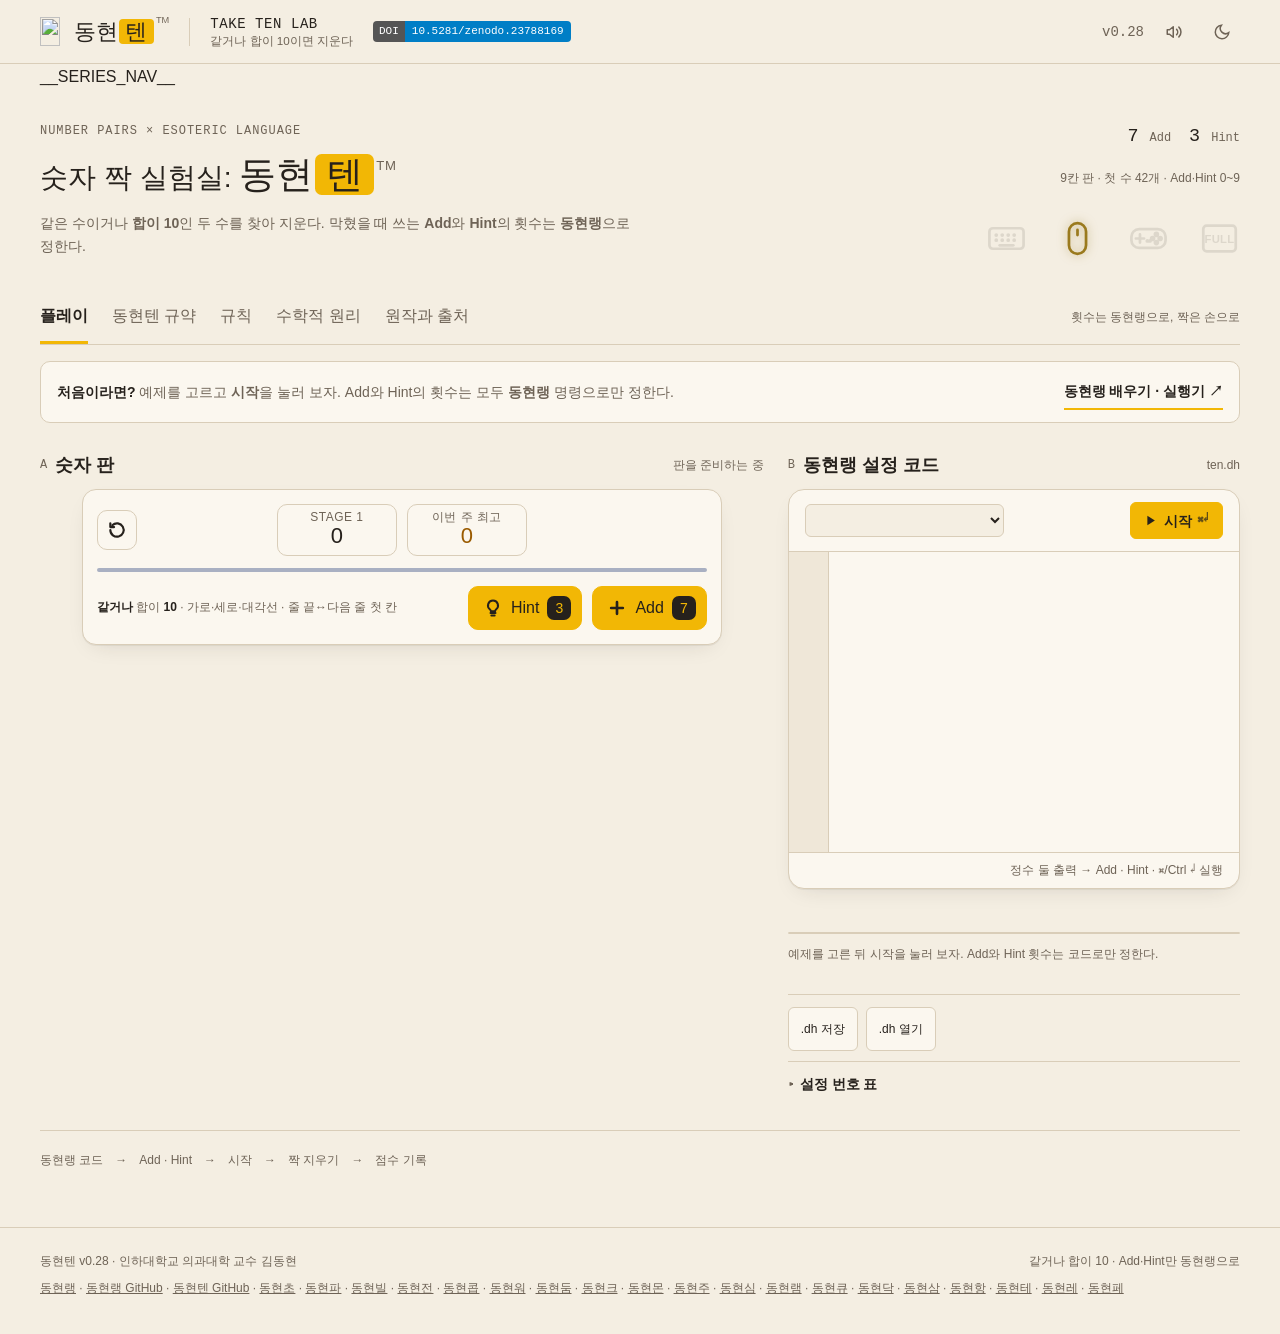
==== commit 15b2a012: "시리즈 띠에 동현레·동현페를 더함(스물한 사이트) 데스크톱은 동현랭 두 줄 높이 + 10열×2줄, 휴대폰은 두 열. 바닥글 링크 끝에 동현레·동현페를 더함. 판 번호·기존 태그·게" ====
--- a/src/index.html
+++ b/src/index.html
@@ -147,7 +147,7 @@
     <aside class="maker-note"><span class="eyebrow">만든 사람</span><a class="sponsor-btn" href="https://github.com/sponsors/Raspberry-Kim" target="_blank" rel="noopener" aria-label="GitHub Sponsors로 동현랭 후원하기" title="GitHub Sponsors로 후원하기"><svg width="13" height="13" viewBox="0 0 16 16" fill="currentColor" aria-hidden="true"><path d="M7.655 14.916v-.001h-.002l-.006-.003-.018-.01a22.066 22.066 0 0 1-3.744-2.584C2.045 10.731 0 8.35 0 5.5 0 2.836 2.086 1 4.25 1 5.797 1 7.153 1.802 8 3.02 8.847 1.802 10.203 1 11.75 1 13.914 1 16 2.836 16 5.5c0 2.85-2.044 5.231-3.886 6.818a22.094 22.094 0 0 1-3.433 2.414 7.152 7.152 0 0 1-.31.17l-.018.01-.008.004a.75.75 0 0 1-.69 0Z"></path></svg>후원</a><p>인하대학교 의과대학 김동현 교수는 백신학·감염학을 연구한다. 명랑하고 따뜻한 개발을 지향한다.</p></aside>
   </section>
 </main>
-<footer><span>동현텐 v0.28 · 인하대학교 의과대학 교수 김동현</span><span>같거나 합이 10 · Add·Hint만 동현랭으로</span><span><a href="https://raspberry-kim.github.io/donghyun-lang/" target="_blank" rel="noopener">동현랭</a> · <a href="https://github.com/Raspberry-Kim/donghyun-lang" target="_blank" rel="noopener">동현랭 GitHub</a> · <a href="https://github.com/Raspberry-Kim/donghyun-lab6" target="_blank" rel="noopener">동현텐 GitHub</a> · <a href="https://raspberry-kim.github.io/donghyun-lab1/" target="_blank" rel="noopener">동현초</a> · <a href="https://raspberry-kim.github.io/donghyun-lab2/" target="_blank" rel="noopener">동현파</a> · <a href="https://raspberry-kim.github.io/donghyun-lab3/" target="_blank" rel="noopener">동현빌</a> · <a href="https://raspberry-kim.github.io/donghyun-lab4/" target="_blank" rel="noopener">동현전</a> · <a href="https://raspberry-kim.github.io/donghyun-lab5/" target="_blank" rel="noopener">동현콥</a> · <a href="https://raspberry-kim.github.io/donghyun-lab7/" target="_blank" rel="noopener">동현워</a> · <a href="https://raspberry-kim.github.io/donghyun-lab8/" target="_blank" rel="noopener">동현둠</a> · <a href="https://raspberry-kim.github.io/donghyun-lab9/" target="_blank" rel="noopener">동현크</a> · <a href="https://raspberry-kim.github.io/donghyun-lab10/" target="_blank" rel="noopener">동현몬</a> · <a href="https://raspberry-kim.github.io/donghyun-lab11/" target="_blank" rel="noopener">동현주</a> · <a href="https://raspberry-kim.github.io/donghyun-lab12/" target="_blank" rel="noopener">동현심</a> · <a href="https://raspberry-kim.github.io/donghyun-lab13/" target="_blank" rel="noopener">동현램</a> · <a href="https://raspberry-kim.github.io/donghyun-lab14/" target="_blank" rel="noopener">동현큐</a> · <a href="https://raspberry-kim.github.io/donghyun-lab15/" target="_blank" rel="noopener">동현닥</a> · <a href="https://raspberry-kim.github.io/donghyun-lab16/" target="_blank" rel="noopener">동현삼</a> · <a href="https://raspberry-kim.github.io/donghyun-lab17/" target="_blank" rel="noopener">동현항</a> · <a href="https://raspberry-kim.github.io/donghyun-lab18/" target="_blank" rel="noopener">동현테</a></span></footer>
+<footer><span>동현텐 v0.28 · 인하대학교 의과대학 교수 김동현</span><span>같거나 합이 10 · Add·Hint만 동현랭으로</span><span><a href="https://raspberry-kim.github.io/donghyun-lang/" target="_blank" rel="noopener">동현랭</a> · <a href="https://github.com/Raspberry-Kim/donghyun-lang" target="_blank" rel="noopener">동현랭 GitHub</a> · <a href="https://github.com/Raspberry-Kim/donghyun-lab6" target="_blank" rel="noopener">동현텐 GitHub</a> · <a href="https://raspberry-kim.github.io/donghyun-lab1/" target="_blank" rel="noopener">동현초</a> · <a href="https://raspberry-kim.github.io/donghyun-lab2/" target="_blank" rel="noopener">동현파</a> · <a href="https://raspberry-kim.github.io/donghyun-lab3/" target="_blank" rel="noopener">동현빌</a> · <a href="https://raspberry-kim.github.io/donghyun-lab4/" target="_blank" rel="noopener">동현전</a> · <a href="https://raspberry-kim.github.io/donghyun-lab5/" target="_blank" rel="noopener">동현콥</a> · <a href="https://raspberry-kim.github.io/donghyun-lab7/" target="_blank" rel="noopener">동현워</a> · <a href="https://raspberry-kim.github.io/donghyun-lab8/" target="_blank" rel="noopener">동현둠</a> · <a href="https://raspberry-kim.github.io/donghyun-lab9/" target="_blank" rel="noopener">동현크</a> · <a href="https://raspberry-kim.github.io/donghyun-lab10/" target="_blank" rel="noopener">동현몬</a> · <a href="https://raspberry-kim.github.io/donghyun-lab11/" target="_blank" rel="noopener">동현주</a> · <a href="https://raspberry-kim.github.io/donghyun-lab12/" target="_blank" rel="noopener">동현심</a> · <a href="https://raspberry-kim.github.io/donghyun-lab13/" target="_blank" rel="noopener">동현램</a> · <a href="https://raspberry-kim.github.io/donghyun-lab14/" target="_blank" rel="noopener">동현큐</a> · <a href="https://raspberry-kim.github.io/donghyun-lab15/" target="_blank" rel="noopener">동현닥</a> · <a href="https://raspberry-kim.github.io/donghyun-lab16/" target="_blank" rel="noopener">동현삼</a> · <a href="https://raspberry-kim.github.io/donghyun-lab17/" target="_blank" rel="noopener">동현항</a> · <a href="https://raspberry-kim.github.io/donghyun-lab18/" target="_blank" rel="noopener">동현테</a> · <a href="https://raspberry-kim.github.io/donghyun-lab19/" target="_blank" rel="noopener">동현레</a> · <a href="https://raspberry-kim.github.io/donghyun-lab20/" target="_blank" rel="noopener">동현페</a></span></footer>
 <script src="./engine.js"></script>
 <script src="./sfx.js"></script>
 <script src="./app.js"></script>
--- a/src/style.css
+++ b/src/style.css
@@ -269,6 +269,18 @@
  .series-strip .series-links:has(.series-item:nth-child(19):last-child) .series-item[data-series="lang"]{grid-column:span 2;grid-row:auto}
 }
 
+/* SERIES-21: 데스크톱은 동현랭 두 줄 높이 + 20실험실 10열×2줄. 모바일은 기존 홀수 규칙. */
+@media(min-width:781px){
+ .series-strip .series-links:has(.series-item:nth-child(21):last-child){grid-template-columns:repeat(11,minmax(0,1fr));grid-template-rows:repeat(2,1fr);grid-auto-flow:row;min-width:0}
+ .series-strip .series-links:has(.series-item:nth-child(21):last-child) .series-item[data-series="lang"]{grid-column:auto;grid-row:span 2;align-items:center;text-align:center}
+ .series-strip .series-links:has(.series-item:nth-child(21):last-child) .series-item[data-series="lang"] .series-name{font-size:19px}
+ .series-strip .series-links:has(.series-item:nth-child(21):last-child) .series-note{white-space:normal}
+}
+@media(max-width:780px){
+ .series-strip .series-links:has(.series-item:nth-child(21):last-child){grid-template-columns:repeat(2,minmax(0,1fr));grid-template-rows:none}
+ .series-strip .series-links:has(.series-item:nth-child(21):last-child) .series-item[data-series="lang"]{grid-column:span 2;grid-row:auto}
+}
+
 /* 수학적 원리 */
 .math-grid{display:grid;grid-template-columns:repeat(2,minmax(0,1fr));gap:4px 40px;margin-top:8px}
 .math-grid article{min-width:0;border-top:1px solid var(--line);padding:2px 0 14px}
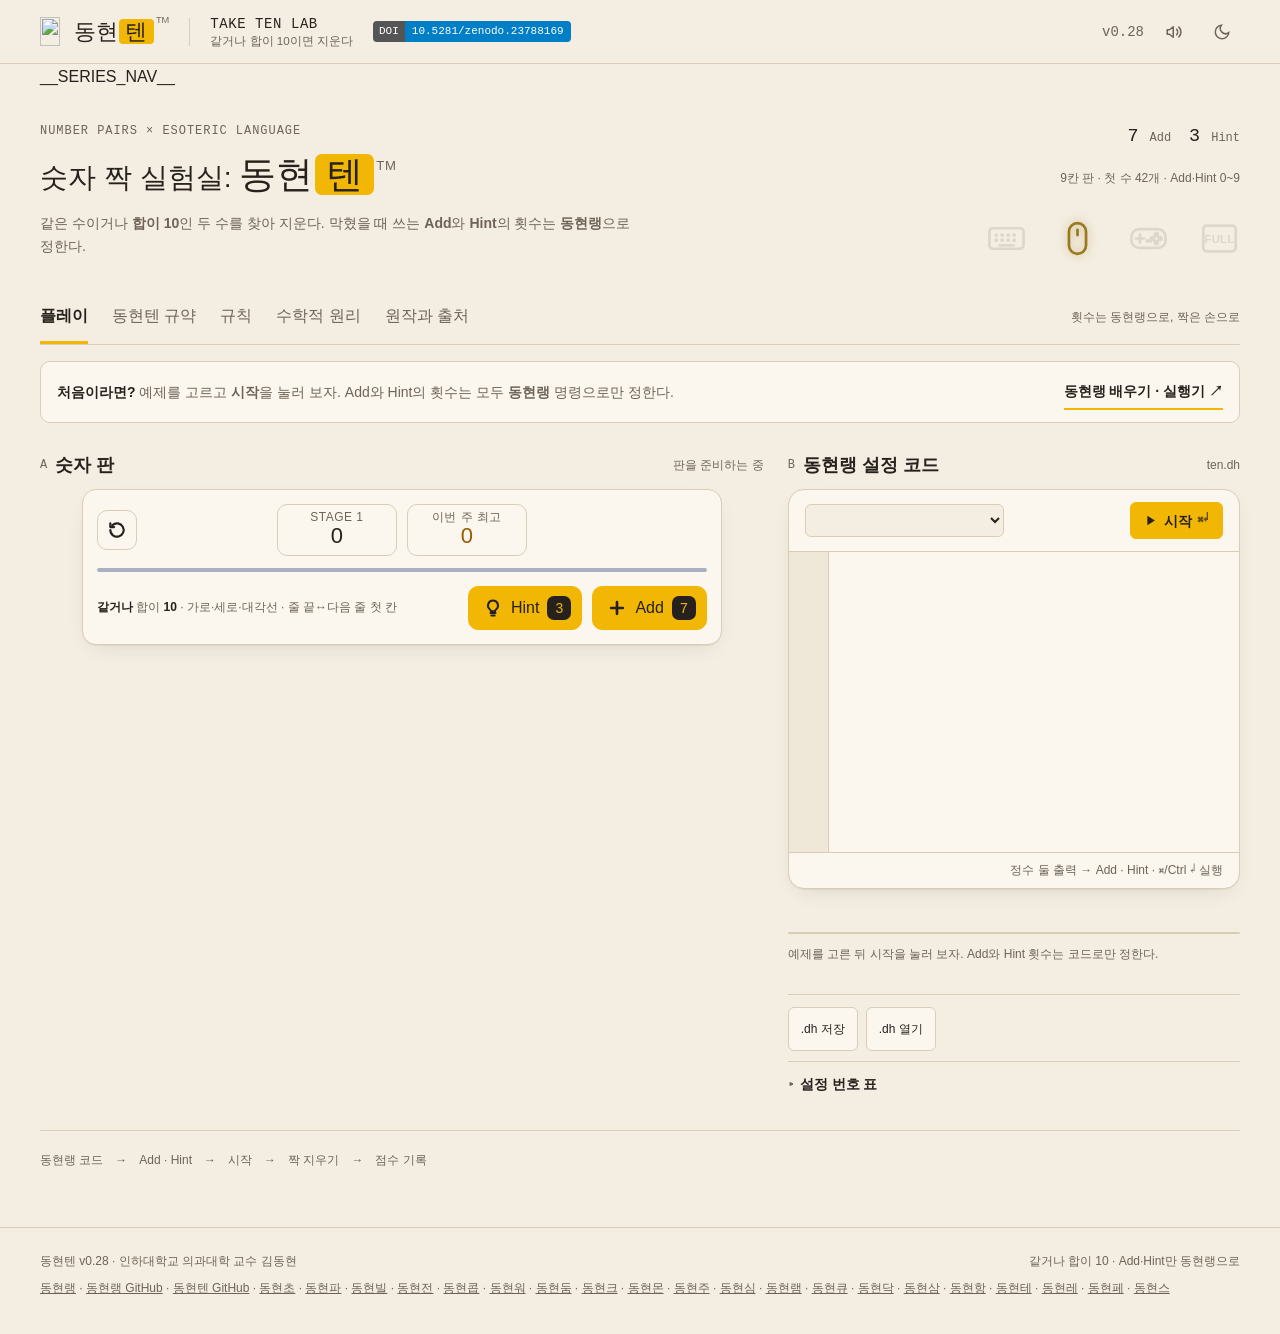
==== commit 02a74f90: "시리즈 띠에 동현스를 더함(스물두 사이트) 22칸은 짝수라 모두 같은 크기. 데스크톱 11열×2줄, 휴대폰 두 열. 바닥글 링크 끝에 동현스를 더함. 판 번호·기존 태그·게임 규칙" ====
--- a/src/index.html
+++ b/src/index.html
@@ -147,7 +147,7 @@
     <aside class="maker-note"><span class="eyebrow">만든 사람</span><a class="sponsor-btn" href="https://github.com/sponsors/Raspberry-Kim" target="_blank" rel="noopener" aria-label="GitHub Sponsors로 동현랭 후원하기" title="GitHub Sponsors로 후원하기"><svg width="13" height="13" viewBox="0 0 16 16" fill="currentColor" aria-hidden="true"><path d="M7.655 14.916v-.001h-.002l-.006-.003-.018-.01a22.066 22.066 0 0 1-3.744-2.584C2.045 10.731 0 8.35 0 5.5 0 2.836 2.086 1 4.25 1 5.797 1 7.153 1.802 8 3.02 8.847 1.802 10.203 1 11.75 1 13.914 1 16 2.836 16 5.5c0 2.85-2.044 5.231-3.886 6.818a22.094 22.094 0 0 1-3.433 2.414 7.152 7.152 0 0 1-.31.17l-.018.01-.008.004a.75.75 0 0 1-.69 0Z"></path></svg>후원</a><p>인하대학교 의과대학 김동현 교수는 백신학·감염학을 연구한다. 명랑하고 따뜻한 개발을 지향한다.</p></aside>
   </section>
 </main>
-<footer><span>동현텐 v0.28 · 인하대학교 의과대학 교수 김동현</span><span>같거나 합이 10 · Add·Hint만 동현랭으로</span><span><a href="https://raspberry-kim.github.io/donghyun-lang/" target="_blank" rel="noopener">동현랭</a> · <a href="https://github.com/Raspberry-Kim/donghyun-lang" target="_blank" rel="noopener">동현랭 GitHub</a> · <a href="https://github.com/Raspberry-Kim/donghyun-lab6" target="_blank" rel="noopener">동현텐 GitHub</a> · <a href="https://raspberry-kim.github.io/donghyun-lab1/" target="_blank" rel="noopener">동현초</a> · <a href="https://raspberry-kim.github.io/donghyun-lab2/" target="_blank" rel="noopener">동현파</a> · <a href="https://raspberry-kim.github.io/donghyun-lab3/" target="_blank" rel="noopener">동현빌</a> · <a href="https://raspberry-kim.github.io/donghyun-lab4/" target="_blank" rel="noopener">동현전</a> · <a href="https://raspberry-kim.github.io/donghyun-lab5/" target="_blank" rel="noopener">동현콥</a> · <a href="https://raspberry-kim.github.io/donghyun-lab7/" target="_blank" rel="noopener">동현워</a> · <a href="https://raspberry-kim.github.io/donghyun-lab8/" target="_blank" rel="noopener">동현둠</a> · <a href="https://raspberry-kim.github.io/donghyun-lab9/" target="_blank" rel="noopener">동현크</a> · <a href="https://raspberry-kim.github.io/donghyun-lab10/" target="_blank" rel="noopener">동현몬</a> · <a href="https://raspberry-kim.github.io/donghyun-lab11/" target="_blank" rel="noopener">동현주</a> · <a href="https://raspberry-kim.github.io/donghyun-lab12/" target="_blank" rel="noopener">동현심</a> · <a href="https://raspberry-kim.github.io/donghyun-lab13/" target="_blank" rel="noopener">동현램</a> · <a href="https://raspberry-kim.github.io/donghyun-lab14/" target="_blank" rel="noopener">동현큐</a> · <a href="https://raspberry-kim.github.io/donghyun-lab15/" target="_blank" rel="noopener">동현닥</a> · <a href="https://raspberry-kim.github.io/donghyun-lab16/" target="_blank" rel="noopener">동현삼</a> · <a href="https://raspberry-kim.github.io/donghyun-lab17/" target="_blank" rel="noopener">동현항</a> · <a href="https://raspberry-kim.github.io/donghyun-lab18/" target="_blank" rel="noopener">동현테</a> · <a href="https://raspberry-kim.github.io/donghyun-lab19/" target="_blank" rel="noopener">동현레</a> · <a href="https://raspberry-kim.github.io/donghyun-lab20/" target="_blank" rel="noopener">동현페</a></span></footer>
+<footer><span>동현텐 v0.28 · 인하대학교 의과대학 교수 김동현</span><span>같거나 합이 10 · Add·Hint만 동현랭으로</span><span><a href="https://raspberry-kim.github.io/donghyun-lang/" target="_blank" rel="noopener">동현랭</a> · <a href="https://github.com/Raspberry-Kim/donghyun-lang" target="_blank" rel="noopener">동현랭 GitHub</a> · <a href="https://github.com/Raspberry-Kim/donghyun-lab6" target="_blank" rel="noopener">동현텐 GitHub</a> · <a href="https://raspberry-kim.github.io/donghyun-lab1/" target="_blank" rel="noopener">동현초</a> · <a href="https://raspberry-kim.github.io/donghyun-lab2/" target="_blank" rel="noopener">동현파</a> · <a href="https://raspberry-kim.github.io/donghyun-lab3/" target="_blank" rel="noopener">동현빌</a> · <a href="https://raspberry-kim.github.io/donghyun-lab4/" target="_blank" rel="noopener">동현전</a> · <a href="https://raspberry-kim.github.io/donghyun-lab5/" target="_blank" rel="noopener">동현콥</a> · <a href="https://raspberry-kim.github.io/donghyun-lab7/" target="_blank" rel="noopener">동현워</a> · <a href="https://raspberry-kim.github.io/donghyun-lab8/" target="_blank" rel="noopener">동현둠</a> · <a href="https://raspberry-kim.github.io/donghyun-lab9/" target="_blank" rel="noopener">동현크</a> · <a href="https://raspberry-kim.github.io/donghyun-lab10/" target="_blank" rel="noopener">동현몬</a> · <a href="https://raspberry-kim.github.io/donghyun-lab11/" target="_blank" rel="noopener">동현주</a> · <a href="https://raspberry-kim.github.io/donghyun-lab12/" target="_blank" rel="noopener">동현심</a> · <a href="https://raspberry-kim.github.io/donghyun-lab13/" target="_blank" rel="noopener">동현램</a> · <a href="https://raspberry-kim.github.io/donghyun-lab14/" target="_blank" rel="noopener">동현큐</a> · <a href="https://raspberry-kim.github.io/donghyun-lab15/" target="_blank" rel="noopener">동현닥</a> · <a href="https://raspberry-kim.github.io/donghyun-lab16/" target="_blank" rel="noopener">동현삼</a> · <a href="https://raspberry-kim.github.io/donghyun-lab17/" target="_blank" rel="noopener">동현항</a> · <a href="https://raspberry-kim.github.io/donghyun-lab18/" target="_blank" rel="noopener">동현테</a> · <a href="https://raspberry-kim.github.io/donghyun-lab19/" target="_blank" rel="noopener">동현레</a> · <a href="https://raspberry-kim.github.io/donghyun-lab20/" target="_blank" rel="noopener">동현페</a> · <a href="https://raspberry-kim.github.io/donghyun-lab21/" target="_blank" rel="noopener">동현스</a></span></footer>
 <script src="./engine.js"></script>
 <script src="./sfx.js"></script>
 <script src="./app.js"></script>
--- a/src/style.css
+++ b/src/style.css
@@ -281,6 +281,15 @@
  .series-strip .series-links:has(.series-item:nth-child(21):last-child) .series-item[data-series="lang"]{grid-column:span 2;grid-row:auto}
 }
 
+/* SERIES-22: 22칸(동현랭 + 21실험실)은 짝수라 모두 같은 크기. 데스크톱 11열×2줄, 휴대폰 두 열. */
+@media(min-width:781px){
+ .series-strip .series-links:has(.series-item:nth-child(22):last-child){grid-template-columns:repeat(11,minmax(0,1fr));grid-template-rows:repeat(2,1fr);grid-auto-flow:row;min-width:0}
+ .series-strip .series-links:has(.series-item:nth-child(22):last-child) .series-note{white-space:normal}
+}
+@media(max-width:780px){
+ .series-strip .series-links:has(.series-item:nth-child(22):last-child){grid-template-columns:repeat(2,minmax(0,1fr));grid-template-rows:none}
+}
+
 /* 수학적 원리 */
 .math-grid{display:grid;grid-template-columns:repeat(2,minmax(0,1fr));gap:4px 40px;margin-top:8px}
 .math-grid article{min-width:0;border-top:1px solid var(--line);padding:2px 0 14px}
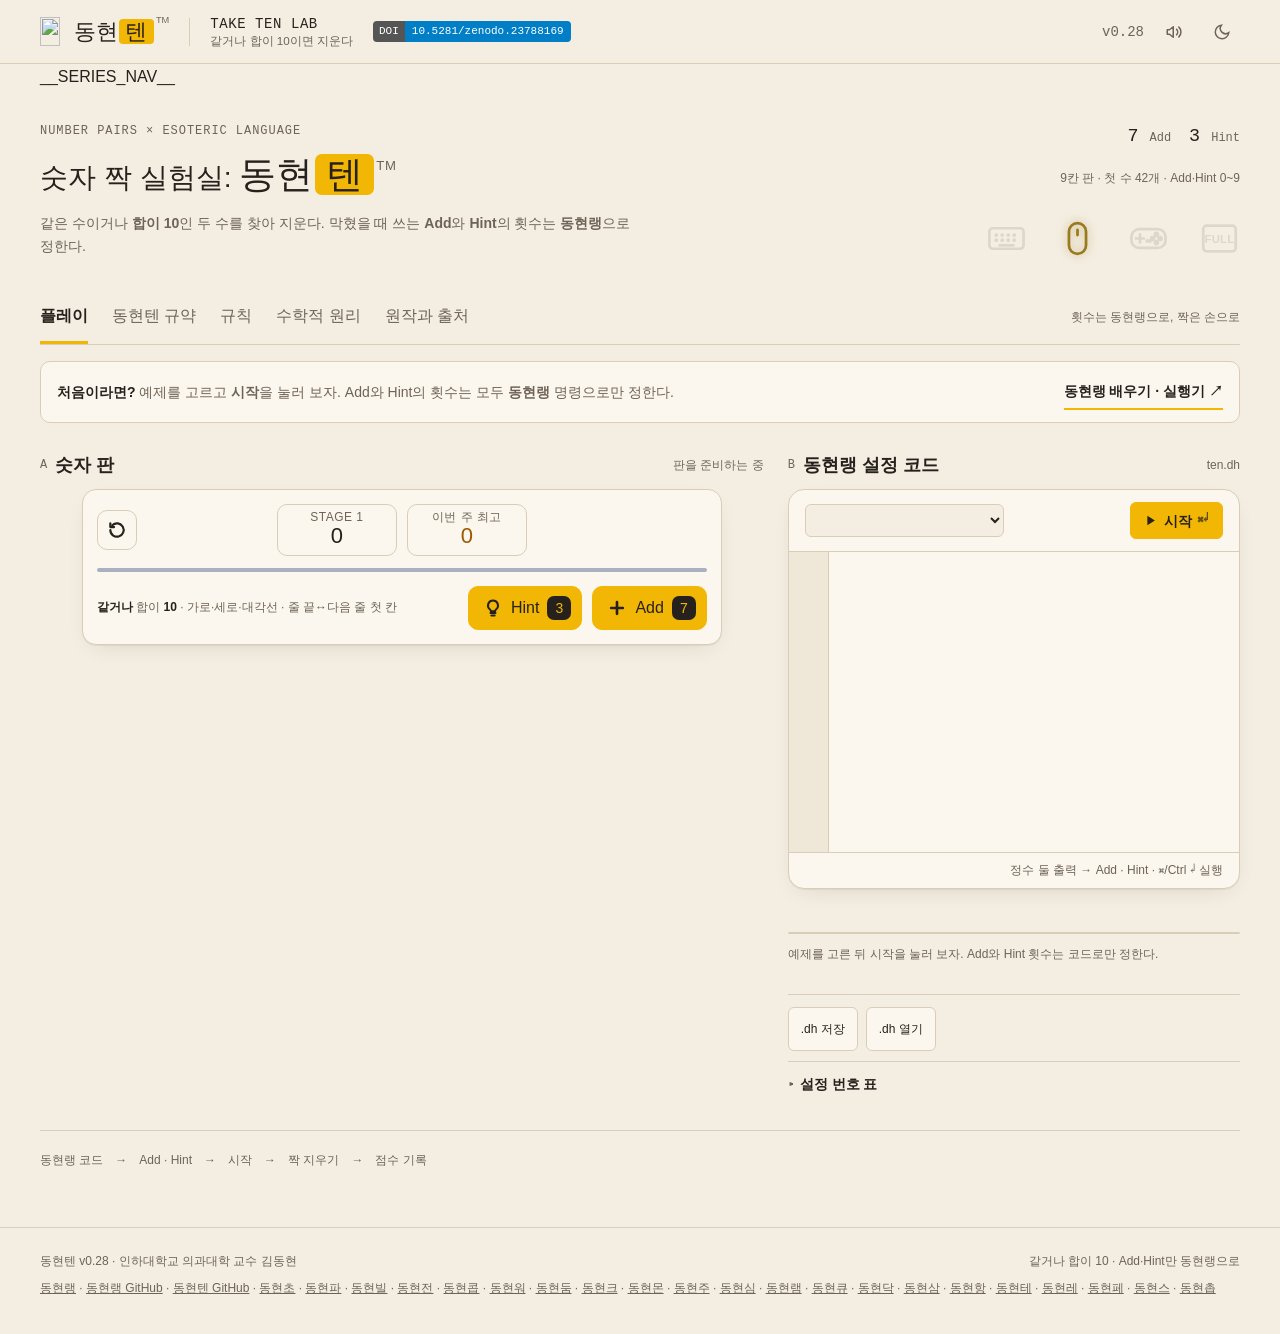
==== commit aca01d59: "시리즈 띠에 동현촙을 더함(스물세 사이트) 23칸은 홀수라 데스크톱은 동현랭이 두 줄 높이, 실험실은 11열×2줄. 휴대폰은 두 열이고 동현랭이 두 칸. 바닥글 링크 끝에 동현촙을" ====
--- a/src/index.html
+++ b/src/index.html
@@ -147,7 +147,7 @@
     <aside class="maker-note"><span class="eyebrow">만든 사람</span><a class="sponsor-btn" href="https://github.com/sponsors/Raspberry-Kim" target="_blank" rel="noopener" aria-label="GitHub Sponsors로 동현랭 후원하기" title="GitHub Sponsors로 후원하기"><svg width="13" height="13" viewBox="0 0 16 16" fill="currentColor" aria-hidden="true"><path d="M7.655 14.916v-.001h-.002l-.006-.003-.018-.01a22.066 22.066 0 0 1-3.744-2.584C2.045 10.731 0 8.35 0 5.5 0 2.836 2.086 1 4.25 1 5.797 1 7.153 1.802 8 3.02 8.847 1.802 10.203 1 11.75 1 13.914 1 16 2.836 16 5.5c0 2.85-2.044 5.231-3.886 6.818a22.094 22.094 0 0 1-3.433 2.414 7.152 7.152 0 0 1-.31.17l-.018.01-.008.004a.75.75 0 0 1-.69 0Z"></path></svg>후원</a><p>인하대학교 의과대학 김동현 교수는 백신학·감염학을 연구한다. 명랑하고 따뜻한 개발을 지향한다.</p></aside>
   </section>
 </main>
-<footer><span>동현텐 v0.28 · 인하대학교 의과대학 교수 김동현</span><span>같거나 합이 10 · Add·Hint만 동현랭으로</span><span><a href="https://raspberry-kim.github.io/donghyun-lang/" target="_blank" rel="noopener">동현랭</a> · <a href="https://github.com/Raspberry-Kim/donghyun-lang" target="_blank" rel="noopener">동현랭 GitHub</a> · <a href="https://github.com/Raspberry-Kim/donghyun-lab6" target="_blank" rel="noopener">동현텐 GitHub</a> · <a href="https://raspberry-kim.github.io/donghyun-lab1/" target="_blank" rel="noopener">동현초</a> · <a href="https://raspberry-kim.github.io/donghyun-lab2/" target="_blank" rel="noopener">동현파</a> · <a href="https://raspberry-kim.github.io/donghyun-lab3/" target="_blank" rel="noopener">동현빌</a> · <a href="https://raspberry-kim.github.io/donghyun-lab4/" target="_blank" rel="noopener">동현전</a> · <a href="https://raspberry-kim.github.io/donghyun-lab5/" target="_blank" rel="noopener">동현콥</a> · <a href="https://raspberry-kim.github.io/donghyun-lab7/" target="_blank" rel="noopener">동현워</a> · <a href="https://raspberry-kim.github.io/donghyun-lab8/" target="_blank" rel="noopener">동현둠</a> · <a href="https://raspberry-kim.github.io/donghyun-lab9/" target="_blank" rel="noopener">동현크</a> · <a href="https://raspberry-kim.github.io/donghyun-lab10/" target="_blank" rel="noopener">동현몬</a> · <a href="https://raspberry-kim.github.io/donghyun-lab11/" target="_blank" rel="noopener">동현주</a> · <a href="https://raspberry-kim.github.io/donghyun-lab12/" target="_blank" rel="noopener">동현심</a> · <a href="https://raspberry-kim.github.io/donghyun-lab13/" target="_blank" rel="noopener">동현램</a> · <a href="https://raspberry-kim.github.io/donghyun-lab14/" target="_blank" rel="noopener">동현큐</a> · <a href="https://raspberry-kim.github.io/donghyun-lab15/" target="_blank" rel="noopener">동현닥</a> · <a href="https://raspberry-kim.github.io/donghyun-lab16/" target="_blank" rel="noopener">동현삼</a> · <a href="https://raspberry-kim.github.io/donghyun-lab17/" target="_blank" rel="noopener">동현항</a> · <a href="https://raspberry-kim.github.io/donghyun-lab18/" target="_blank" rel="noopener">동현테</a> · <a href="https://raspberry-kim.github.io/donghyun-lab19/" target="_blank" rel="noopener">동현레</a> · <a href="https://raspberry-kim.github.io/donghyun-lab20/" target="_blank" rel="noopener">동현페</a> · <a href="https://raspberry-kim.github.io/donghyun-lab21/" target="_blank" rel="noopener">동현스</a></span></footer>
+<footer><span>동현텐 v0.28 · 인하대학교 의과대학 교수 김동현</span><span>같거나 합이 10 · Add·Hint만 동현랭으로</span><span><a href="https://raspberry-kim.github.io/donghyun-lang/" target="_blank" rel="noopener">동현랭</a> · <a href="https://github.com/Raspberry-Kim/donghyun-lang" target="_blank" rel="noopener">동현랭 GitHub</a> · <a href="https://github.com/Raspberry-Kim/donghyun-lab6" target="_blank" rel="noopener">동현텐 GitHub</a> · <a href="https://raspberry-kim.github.io/donghyun-lab1/" target="_blank" rel="noopener">동현초</a> · <a href="https://raspberry-kim.github.io/donghyun-lab2/" target="_blank" rel="noopener">동현파</a> · <a href="https://raspberry-kim.github.io/donghyun-lab3/" target="_blank" rel="noopener">동현빌</a> · <a href="https://raspberry-kim.github.io/donghyun-lab4/" target="_blank" rel="noopener">동현전</a> · <a href="https://raspberry-kim.github.io/donghyun-lab5/" target="_blank" rel="noopener">동현콥</a> · <a href="https://raspberry-kim.github.io/donghyun-lab7/" target="_blank" rel="noopener">동현워</a> · <a href="https://raspberry-kim.github.io/donghyun-lab8/" target="_blank" rel="noopener">동현둠</a> · <a href="https://raspberry-kim.github.io/donghyun-lab9/" target="_blank" rel="noopener">동현크</a> · <a href="https://raspberry-kim.github.io/donghyun-lab10/" target="_blank" rel="noopener">동현몬</a> · <a href="https://raspberry-kim.github.io/donghyun-lab11/" target="_blank" rel="noopener">동현주</a> · <a href="https://raspberry-kim.github.io/donghyun-lab12/" target="_blank" rel="noopener">동현심</a> · <a href="https://raspberry-kim.github.io/donghyun-lab13/" target="_blank" rel="noopener">동현램</a> · <a href="https://raspberry-kim.github.io/donghyun-lab14/" target="_blank" rel="noopener">동현큐</a> · <a href="https://raspberry-kim.github.io/donghyun-lab15/" target="_blank" rel="noopener">동현닥</a> · <a href="https://raspberry-kim.github.io/donghyun-lab16/" target="_blank" rel="noopener">동현삼</a> · <a href="https://raspberry-kim.github.io/donghyun-lab17/" target="_blank" rel="noopener">동현항</a> · <a href="https://raspberry-kim.github.io/donghyun-lab18/" target="_blank" rel="noopener">동현테</a> · <a href="https://raspberry-kim.github.io/donghyun-lab19/" target="_blank" rel="noopener">동현레</a> · <a href="https://raspberry-kim.github.io/donghyun-lab20/" target="_blank" rel="noopener">동현페</a> · <a href="https://raspberry-kim.github.io/donghyun-lab21/" target="_blank" rel="noopener">동현스</a> · <a href="https://raspberry-kim.github.io/donghyun-lab22/" target="_blank" rel="noopener">동현촙</a></span></footer>
 <script src="./engine.js"></script>
 <script src="./sfx.js"></script>
 <script src="./app.js"></script>
--- a/src/style.css
+++ b/src/style.css
@@ -290,6 +290,21 @@
  .series-strip .series-links:has(.series-item:nth-child(22):last-child){grid-template-columns:repeat(2,minmax(0,1fr));grid-template-rows:none}
 }
 
+/* SERIES-23: 데스크톱은 동현랭 두 줄 높이 + 22실험실 11열×2줄. 모바일은 기존 홀수 규칙. */
+@media(min-width:781px){
+ .series-strip .series-links:has(.series-item:nth-child(23):last-child){grid-template-columns:repeat(12,minmax(0,1fr));grid-template-rows:repeat(2,1fr);grid-auto-flow:row;min-width:0}
+ .series-strip .series-links:has(.series-item:nth-child(23):last-child) .series-item[data-series="lang"]{grid-column:auto;grid-row:span 2;align-items:center;text-align:center}
+ .series-strip .series-links:has(.series-item:nth-child(23):last-child) .series-item[data-series="lang"] .series-name{font-size:19px}
+ .series-strip .series-links:has(.series-item:nth-child(23):last-child) .series-note{white-space:normal}
+}
+@media(min-width:781px) and (max-width:980px){
+ .series-strip .series-links:has(.series-item:nth-child(23):last-child) .series-item[data-series="lang"] .series-name{font-size:16px}
+}
+@media(max-width:780px){
+ .series-strip .series-links:has(.series-item:nth-child(23):last-child){grid-template-columns:repeat(2,minmax(0,1fr));grid-template-rows:none}
+ .series-strip .series-links:has(.series-item:nth-child(23):last-child) .series-item[data-series="lang"]{grid-column:span 2;grid-row:auto}
+}
+
 /* 수학적 원리 */
 .math-grid{display:grid;grid-template-columns:repeat(2,minmax(0,1fr));gap:4px 40px;margin-top:8px}
 .math-grid article{min-width:0;border-top:1px solid var(--line);padding:2px 0 14px}
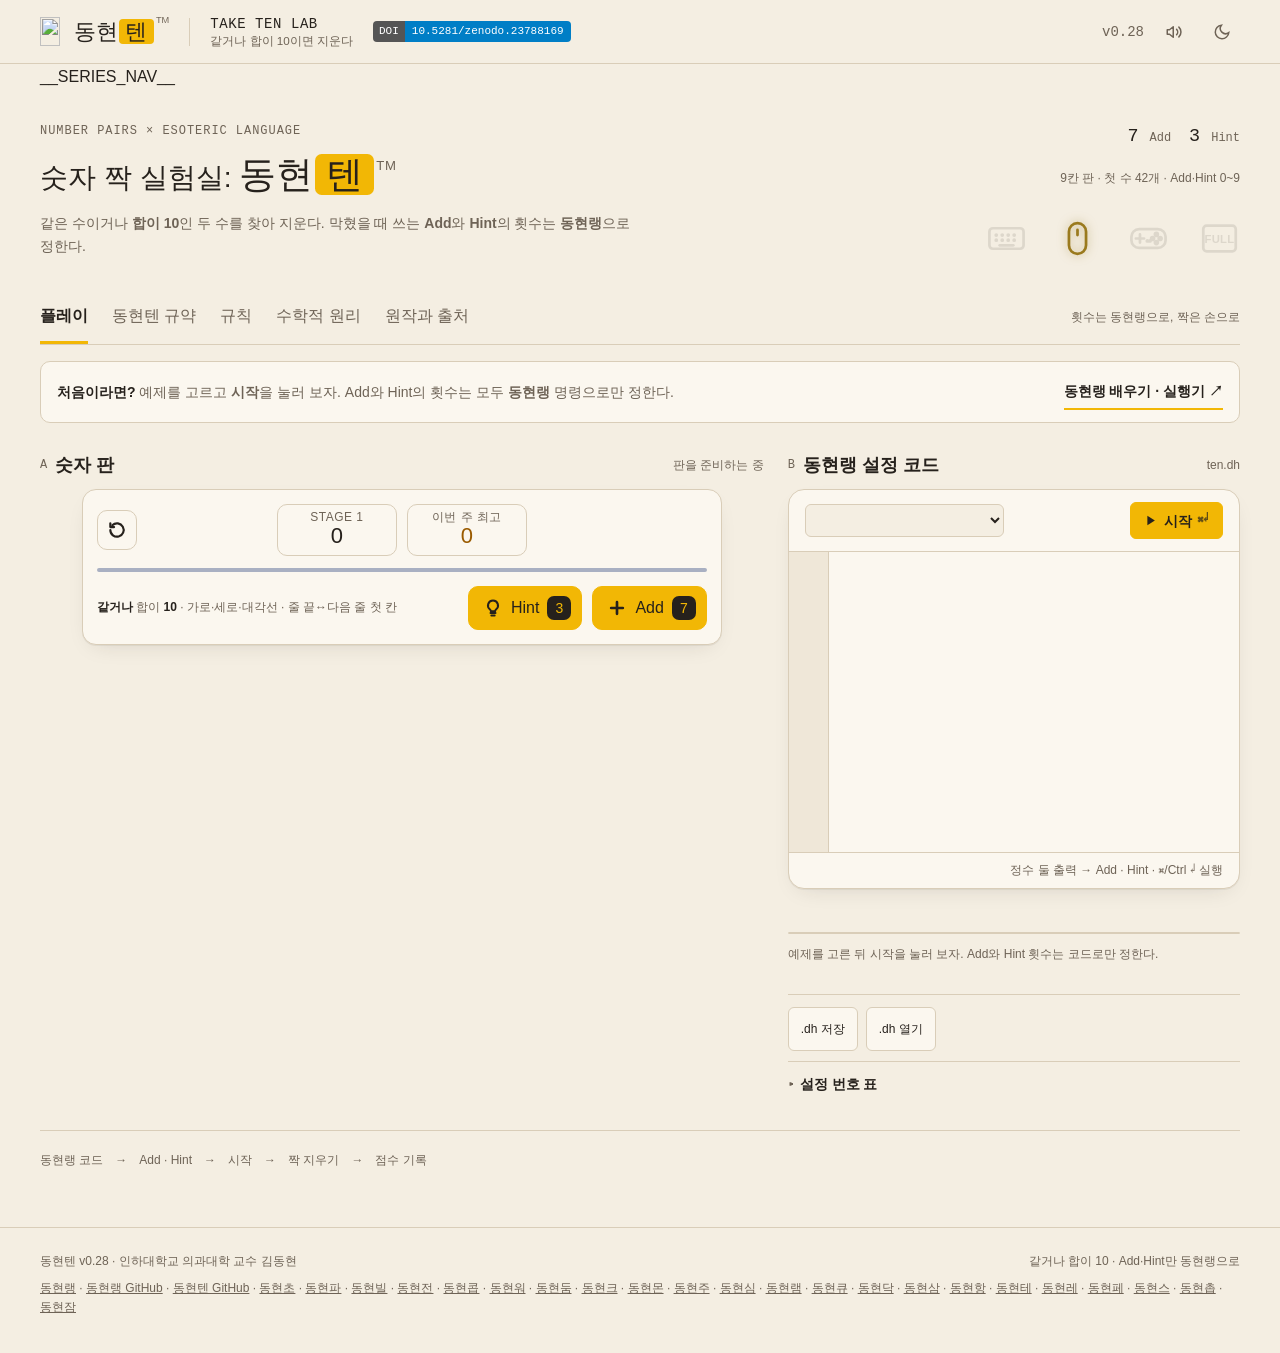
==== commit 3169cd95: "시리즈 띠에 동현잠을 더함(스물네 사이트) 24칸은 짝수라 모두 같은 크기. 데스크톱 12열×2줄, 휴대폰 두 열. 바닥글 링크 끝에 동현잠을 더함. 판 번호·기존 태그·게임 규칙" ====
--- a/src/index.html
+++ b/src/index.html
@@ -147,7 +147,7 @@
     <aside class="maker-note"><span class="eyebrow">만든 사람</span><a class="sponsor-btn" href="https://github.com/sponsors/Raspberry-Kim" target="_blank" rel="noopener" aria-label="GitHub Sponsors로 동현랭 후원하기" title="GitHub Sponsors로 후원하기"><svg width="13" height="13" viewBox="0 0 16 16" fill="currentColor" aria-hidden="true"><path d="M7.655 14.916v-.001h-.002l-.006-.003-.018-.01a22.066 22.066 0 0 1-3.744-2.584C2.045 10.731 0 8.35 0 5.5 0 2.836 2.086 1 4.25 1 5.797 1 7.153 1.802 8 3.02 8.847 1.802 10.203 1 11.75 1 13.914 1 16 2.836 16 5.5c0 2.85-2.044 5.231-3.886 6.818a22.094 22.094 0 0 1-3.433 2.414 7.152 7.152 0 0 1-.31.17l-.018.01-.008.004a.75.75 0 0 1-.69 0Z"></path></svg>후원</a><p>인하대학교 의과대학 김동현 교수는 백신학·감염학을 연구한다. 명랑하고 따뜻한 개발을 지향한다.</p></aside>
   </section>
 </main>
-<footer><span>동현텐 v0.28 · 인하대학교 의과대학 교수 김동현</span><span>같거나 합이 10 · Add·Hint만 동현랭으로</span><span><a href="https://raspberry-kim.github.io/donghyun-lang/" target="_blank" rel="noopener">동현랭</a> · <a href="https://github.com/Raspberry-Kim/donghyun-lang" target="_blank" rel="noopener">동현랭 GitHub</a> · <a href="https://github.com/Raspberry-Kim/donghyun-lab6" target="_blank" rel="noopener">동현텐 GitHub</a> · <a href="https://raspberry-kim.github.io/donghyun-lab1/" target="_blank" rel="noopener">동현초</a> · <a href="https://raspberry-kim.github.io/donghyun-lab2/" target="_blank" rel="noopener">동현파</a> · <a href="https://raspberry-kim.github.io/donghyun-lab3/" target="_blank" rel="noopener">동현빌</a> · <a href="https://raspberry-kim.github.io/donghyun-lab4/" target="_blank" rel="noopener">동현전</a> · <a href="https://raspberry-kim.github.io/donghyun-lab5/" target="_blank" rel="noopener">동현콥</a> · <a href="https://raspberry-kim.github.io/donghyun-lab7/" target="_blank" rel="noopener">동현워</a> · <a href="https://raspberry-kim.github.io/donghyun-lab8/" target="_blank" rel="noopener">동현둠</a> · <a href="https://raspberry-kim.github.io/donghyun-lab9/" target="_blank" rel="noopener">동현크</a> · <a href="https://raspberry-kim.github.io/donghyun-lab10/" target="_blank" rel="noopener">동현몬</a> · <a href="https://raspberry-kim.github.io/donghyun-lab11/" target="_blank" rel="noopener">동현주</a> · <a href="https://raspberry-kim.github.io/donghyun-lab12/" target="_blank" rel="noopener">동현심</a> · <a href="https://raspberry-kim.github.io/donghyun-lab13/" target="_blank" rel="noopener">동현램</a> · <a href="https://raspberry-kim.github.io/donghyun-lab14/" target="_blank" rel="noopener">동현큐</a> · <a href="https://raspberry-kim.github.io/donghyun-lab15/" target="_blank" rel="noopener">동현닥</a> · <a href="https://raspberry-kim.github.io/donghyun-lab16/" target="_blank" rel="noopener">동현삼</a> · <a href="https://raspberry-kim.github.io/donghyun-lab17/" target="_blank" rel="noopener">동현항</a> · <a href="https://raspberry-kim.github.io/donghyun-lab18/" target="_blank" rel="noopener">동현테</a> · <a href="https://raspberry-kim.github.io/donghyun-lab19/" target="_blank" rel="noopener">동현레</a> · <a href="https://raspberry-kim.github.io/donghyun-lab20/" target="_blank" rel="noopener">동현페</a> · <a href="https://raspberry-kim.github.io/donghyun-lab21/" target="_blank" rel="noopener">동현스</a> · <a href="https://raspberry-kim.github.io/donghyun-lab22/" target="_blank" rel="noopener">동현촙</a></span></footer>
+<footer><span>동현텐 v0.28 · 인하대학교 의과대학 교수 김동현</span><span>같거나 합이 10 · Add·Hint만 동현랭으로</span><span><a href="https://raspberry-kim.github.io/donghyun-lang/" target="_blank" rel="noopener">동현랭</a> · <a href="https://github.com/Raspberry-Kim/donghyun-lang" target="_blank" rel="noopener">동현랭 GitHub</a> · <a href="https://github.com/Raspberry-Kim/donghyun-lab6" target="_blank" rel="noopener">동현텐 GitHub</a> · <a href="https://raspberry-kim.github.io/donghyun-lab1/" target="_blank" rel="noopener">동현초</a> · <a href="https://raspberry-kim.github.io/donghyun-lab2/" target="_blank" rel="noopener">동현파</a> · <a href="https://raspberry-kim.github.io/donghyun-lab3/" target="_blank" rel="noopener">동현빌</a> · <a href="https://raspberry-kim.github.io/donghyun-lab4/" target="_blank" rel="noopener">동현전</a> · <a href="https://raspberry-kim.github.io/donghyun-lab5/" target="_blank" rel="noopener">동현콥</a> · <a href="https://raspberry-kim.github.io/donghyun-lab7/" target="_blank" rel="noopener">동현워</a> · <a href="https://raspberry-kim.github.io/donghyun-lab8/" target="_blank" rel="noopener">동현둠</a> · <a href="https://raspberry-kim.github.io/donghyun-lab9/" target="_blank" rel="noopener">동현크</a> · <a href="https://raspberry-kim.github.io/donghyun-lab10/" target="_blank" rel="noopener">동현몬</a> · <a href="https://raspberry-kim.github.io/donghyun-lab11/" target="_blank" rel="noopener">동현주</a> · <a href="https://raspberry-kim.github.io/donghyun-lab12/" target="_blank" rel="noopener">동현심</a> · <a href="https://raspberry-kim.github.io/donghyun-lab13/" target="_blank" rel="noopener">동현램</a> · <a href="https://raspberry-kim.github.io/donghyun-lab14/" target="_blank" rel="noopener">동현큐</a> · <a href="https://raspberry-kim.github.io/donghyun-lab15/" target="_blank" rel="noopener">동현닥</a> · <a href="https://raspberry-kim.github.io/donghyun-lab16/" target="_blank" rel="noopener">동현삼</a> · <a href="https://raspberry-kim.github.io/donghyun-lab17/" target="_blank" rel="noopener">동현항</a> · <a href="https://raspberry-kim.github.io/donghyun-lab18/" target="_blank" rel="noopener">동현테</a> · <a href="https://raspberry-kim.github.io/donghyun-lab19/" target="_blank" rel="noopener">동현레</a> · <a href="https://raspberry-kim.github.io/donghyun-lab20/" target="_blank" rel="noopener">동현페</a> · <a href="https://raspberry-kim.github.io/donghyun-lab21/" target="_blank" rel="noopener">동현스</a> · <a href="https://raspberry-kim.github.io/donghyun-lab22/" target="_blank" rel="noopener">동현촙</a> · <a href="https://raspberry-kim.github.io/donghyun-lab23/" target="_blank" rel="noopener">동현잠</a></span></footer>
 <script src="./engine.js"></script>
 <script src="./sfx.js"></script>
 <script src="./app.js"></script>
--- a/src/style.css
+++ b/src/style.css
@@ -305,6 +305,15 @@
  .series-strip .series-links:has(.series-item:nth-child(23):last-child) .series-item[data-series="lang"]{grid-column:span 2;grid-row:auto}
 }
 
+/* SERIES-24: 24칸(동현랭 + 23실험실)은 짝수라 모두 같은 크기. 데스크톱 12열×2줄, 휴대폰 두 열. */
+@media(min-width:781px){
+ .series-strip .series-links:has(.series-item:nth-child(24):last-child){grid-template-columns:repeat(12,minmax(0,1fr));grid-template-rows:repeat(2,1fr);grid-auto-flow:row;min-width:0}
+ .series-strip .series-links:has(.series-item:nth-child(24):last-child) .series-note{white-space:normal}
+}
+@media(max-width:780px){
+ .series-strip .series-links:has(.series-item:nth-child(24):last-child){grid-template-columns:repeat(2,minmax(0,1fr));grid-template-rows:none}
+}
+
 /* 수학적 원리 */
 .math-grid{display:grid;grid-template-columns:repeat(2,minmax(0,1fr));gap:4px 40px;margin-top:8px}
 .math-grid article{min-width:0;border-top:1px solid var(--line);padding:2px 0 14px}
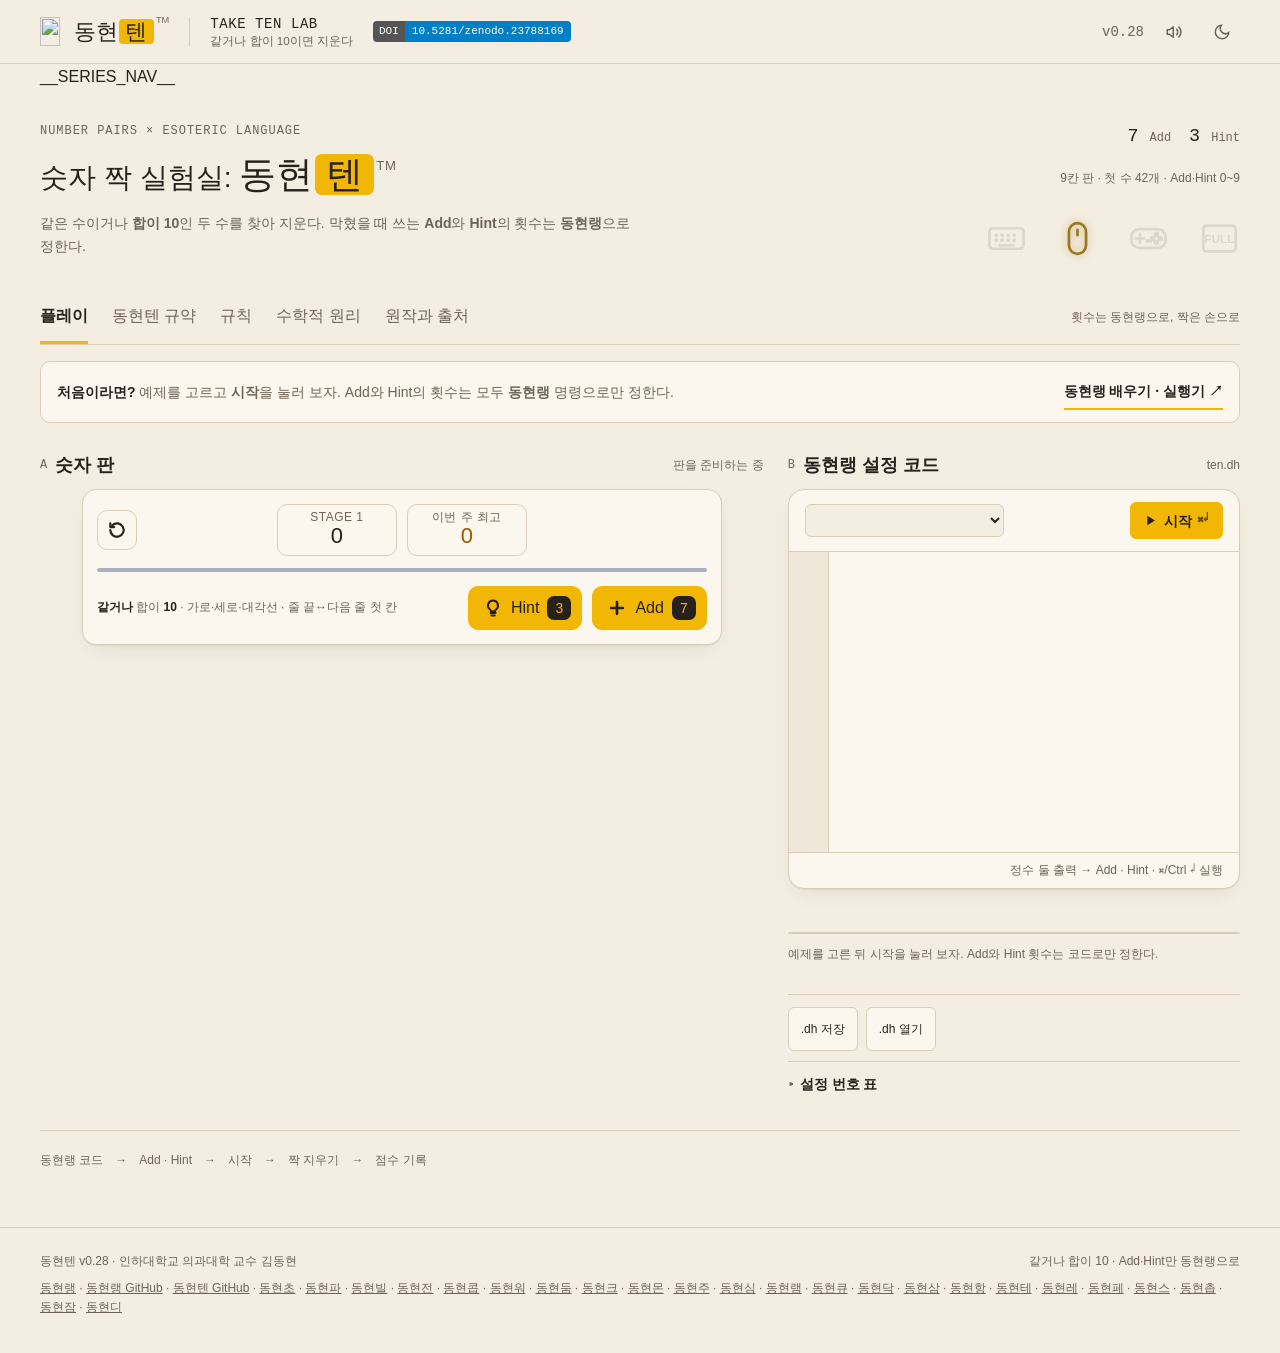
==== commit 8a8d1b42: "시리즈 띠에 동현디를 더함(스물다섯 사이트) 25칸은 홀수라 데스크톱은 동현랭이 두 줄 높이, 실험실은 12열×2줄. 휴대폰은 두 열이고 동현랭이 두 칸. 바닥글 링크 끝에 동현디" ====
--- a/src/index.html
+++ b/src/index.html
@@ -147,7 +147,7 @@
     <aside class="maker-note"><span class="eyebrow">만든 사람</span><a class="sponsor-btn" href="https://github.com/sponsors/Raspberry-Kim" target="_blank" rel="noopener" aria-label="GitHub Sponsors로 동현랭 후원하기" title="GitHub Sponsors로 후원하기"><svg width="13" height="13" viewBox="0 0 16 16" fill="currentColor" aria-hidden="true"><path d="M7.655 14.916v-.001h-.002l-.006-.003-.018-.01a22.066 22.066 0 0 1-3.744-2.584C2.045 10.731 0 8.35 0 5.5 0 2.836 2.086 1 4.25 1 5.797 1 7.153 1.802 8 3.02 8.847 1.802 10.203 1 11.75 1 13.914 1 16 2.836 16 5.5c0 2.85-2.044 5.231-3.886 6.818a22.094 22.094 0 0 1-3.433 2.414 7.152 7.152 0 0 1-.31.17l-.018.01-.008.004a.75.75 0 0 1-.69 0Z"></path></svg>후원</a><p>인하대학교 의과대학 김동현 교수는 백신학·감염학을 연구한다. 명랑하고 따뜻한 개발을 지향한다.</p></aside>
   </section>
 </main>
-<footer><span>동현텐 v0.28 · 인하대학교 의과대학 교수 김동현</span><span>같거나 합이 10 · Add·Hint만 동현랭으로</span><span><a href="https://raspberry-kim.github.io/donghyun-lang/" target="_blank" rel="noopener">동현랭</a> · <a href="https://github.com/Raspberry-Kim/donghyun-lang" target="_blank" rel="noopener">동현랭 GitHub</a> · <a href="https://github.com/Raspberry-Kim/donghyun-lab6" target="_blank" rel="noopener">동현텐 GitHub</a> · <a href="https://raspberry-kim.github.io/donghyun-lab1/" target="_blank" rel="noopener">동현초</a> · <a href="https://raspberry-kim.github.io/donghyun-lab2/" target="_blank" rel="noopener">동현파</a> · <a href="https://raspberry-kim.github.io/donghyun-lab3/" target="_blank" rel="noopener">동현빌</a> · <a href="https://raspberry-kim.github.io/donghyun-lab4/" target="_blank" rel="noopener">동현전</a> · <a href="https://raspberry-kim.github.io/donghyun-lab5/" target="_blank" rel="noopener">동현콥</a> · <a href="https://raspberry-kim.github.io/donghyun-lab7/" target="_blank" rel="noopener">동현워</a> · <a href="https://raspberry-kim.github.io/donghyun-lab8/" target="_blank" rel="noopener">동현둠</a> · <a href="https://raspberry-kim.github.io/donghyun-lab9/" target="_blank" rel="noopener">동현크</a> · <a href="https://raspberry-kim.github.io/donghyun-lab10/" target="_blank" rel="noopener">동현몬</a> · <a href="https://raspberry-kim.github.io/donghyun-lab11/" target="_blank" rel="noopener">동현주</a> · <a href="https://raspberry-kim.github.io/donghyun-lab12/" target="_blank" rel="noopener">동현심</a> · <a href="https://raspberry-kim.github.io/donghyun-lab13/" target="_blank" rel="noopener">동현램</a> · <a href="https://raspberry-kim.github.io/donghyun-lab14/" target="_blank" rel="noopener">동현큐</a> · <a href="https://raspberry-kim.github.io/donghyun-lab15/" target="_blank" rel="noopener">동현닥</a> · <a href="https://raspberry-kim.github.io/donghyun-lab16/" target="_blank" rel="noopener">동현삼</a> · <a href="https://raspberry-kim.github.io/donghyun-lab17/" target="_blank" rel="noopener">동현항</a> · <a href="https://raspberry-kim.github.io/donghyun-lab18/" target="_blank" rel="noopener">동현테</a> · <a href="https://raspberry-kim.github.io/donghyun-lab19/" target="_blank" rel="noopener">동현레</a> · <a href="https://raspberry-kim.github.io/donghyun-lab20/" target="_blank" rel="noopener">동현페</a> · <a href="https://raspberry-kim.github.io/donghyun-lab21/" target="_blank" rel="noopener">동현스</a> · <a href="https://raspberry-kim.github.io/donghyun-lab22/" target="_blank" rel="noopener">동현촙</a> · <a href="https://raspberry-kim.github.io/donghyun-lab23/" target="_blank" rel="noopener">동현잠</a></span></footer>
+<footer><span>동현텐 v0.28 · 인하대학교 의과대학 교수 김동현</span><span>같거나 합이 10 · Add·Hint만 동현랭으로</span><span><a href="https://raspberry-kim.github.io/donghyun-lang/" target="_blank" rel="noopener">동현랭</a> · <a href="https://github.com/Raspberry-Kim/donghyun-lang" target="_blank" rel="noopener">동현랭 GitHub</a> · <a href="https://github.com/Raspberry-Kim/donghyun-lab6" target="_blank" rel="noopener">동현텐 GitHub</a> · <a href="https://raspberry-kim.github.io/donghyun-lab1/" target="_blank" rel="noopener">동현초</a> · <a href="https://raspberry-kim.github.io/donghyun-lab2/" target="_blank" rel="noopener">동현파</a> · <a href="https://raspberry-kim.github.io/donghyun-lab3/" target="_blank" rel="noopener">동현빌</a> · <a href="https://raspberry-kim.github.io/donghyun-lab4/" target="_blank" rel="noopener">동현전</a> · <a href="https://raspberry-kim.github.io/donghyun-lab5/" target="_blank" rel="noopener">동현콥</a> · <a href="https://raspberry-kim.github.io/donghyun-lab7/" target="_blank" rel="noopener">동현워</a> · <a href="https://raspberry-kim.github.io/donghyun-lab8/" target="_blank" rel="noopener">동현둠</a> · <a href="https://raspberry-kim.github.io/donghyun-lab9/" target="_blank" rel="noopener">동현크</a> · <a href="https://raspberry-kim.github.io/donghyun-lab10/" target="_blank" rel="noopener">동현몬</a> · <a href="https://raspberry-kim.github.io/donghyun-lab11/" target="_blank" rel="noopener">동현주</a> · <a href="https://raspberry-kim.github.io/donghyun-lab12/" target="_blank" rel="noopener">동현심</a> · <a href="https://raspberry-kim.github.io/donghyun-lab13/" target="_blank" rel="noopener">동현램</a> · <a href="https://raspberry-kim.github.io/donghyun-lab14/" target="_blank" rel="noopener">동현큐</a> · <a href="https://raspberry-kim.github.io/donghyun-lab15/" target="_blank" rel="noopener">동현닥</a> · <a href="https://raspberry-kim.github.io/donghyun-lab16/" target="_blank" rel="noopener">동현삼</a> · <a href="https://raspberry-kim.github.io/donghyun-lab17/" target="_blank" rel="noopener">동현항</a> · <a href="https://raspberry-kim.github.io/donghyun-lab18/" target="_blank" rel="noopener">동현테</a> · <a href="https://raspberry-kim.github.io/donghyun-lab19/" target="_blank" rel="noopener">동현레</a> · <a href="https://raspberry-kim.github.io/donghyun-lab20/" target="_blank" rel="noopener">동현페</a> · <a href="https://raspberry-kim.github.io/donghyun-lab21/" target="_blank" rel="noopener">동현스</a> · <a href="https://raspberry-kim.github.io/donghyun-lab22/" target="_blank" rel="noopener">동현촙</a> · <a href="https://raspberry-kim.github.io/donghyun-lab23/" target="_blank" rel="noopener">동현잠</a> · <a href="https://raspberry-kim.github.io/donghyun-lab24/" target="_blank" rel="noopener">동현디</a></span></footer>
 <script src="./engine.js"></script>
 <script src="./sfx.js"></script>
 <script src="./app.js"></script>
--- a/src/style.css
+++ b/src/style.css
@@ -314,6 +314,24 @@
  .series-strip .series-links:has(.series-item:nth-child(24):last-child){grid-template-columns:repeat(2,minmax(0,1fr));grid-template-rows:none}
 }
 
+/* SERIES-25: 데스크톱은 동현랭 두 줄 높이 + 24실험실 12열×2줄. 모바일은 기존 홀수 규칙. */
+@media(min-width:781px){
+ .series-strip .series-links:has(.series-item:nth-child(25):last-child){grid-template-columns:repeat(13,minmax(0,1fr));grid-template-rows:repeat(2,1fr);grid-auto-flow:row;min-width:0}
+ .series-strip .series-links:has(.series-item:nth-child(25):last-child) .series-item[data-series="lang"]{grid-column:auto;grid-row:span 2;align-items:center;text-align:center}
+ .series-strip .series-links:has(.series-item:nth-child(25):last-child) .series-item[data-series="lang"] .series-name{font-size:19px}
+ .series-strip .series-links:has(.series-item:nth-child(25):last-child) .series-note{white-space:normal;word-break:keep-all}
+}
+@media(min-width:781px) and (max-width:980px){
+ .series-strip .series-links:has(.series-item:nth-child(25):last-child) .series-item[data-series="lang"] .series-name{font-size:16px}
+}
+@media(min-width:781px) and (max-width:840px){
+ .series-strip .series-links:has(.series-item:nth-child(25):last-child) .series-name,.series-strip .series-links:has(.series-item:nth-child(25):last-child) .series-item[data-series="lang"] .series-name{font-size:14px}
+}
+@media(max-width:780px){
+ .series-strip .series-links:has(.series-item:nth-child(25):last-child){grid-template-columns:repeat(2,minmax(0,1fr));grid-template-rows:none}
+ .series-strip .series-links:has(.series-item:nth-child(25):last-child) .series-item[data-series="lang"]{grid-column:span 2;grid-row:auto}
+}
+
 /* 수학적 원리 */
 .math-grid{display:grid;grid-template-columns:repeat(2,minmax(0,1fr));gap:4px 40px;margin-top:8px}
 .math-grid article{min-width:0;border-top:1px solid var(--line);padding:2px 0 14px}
